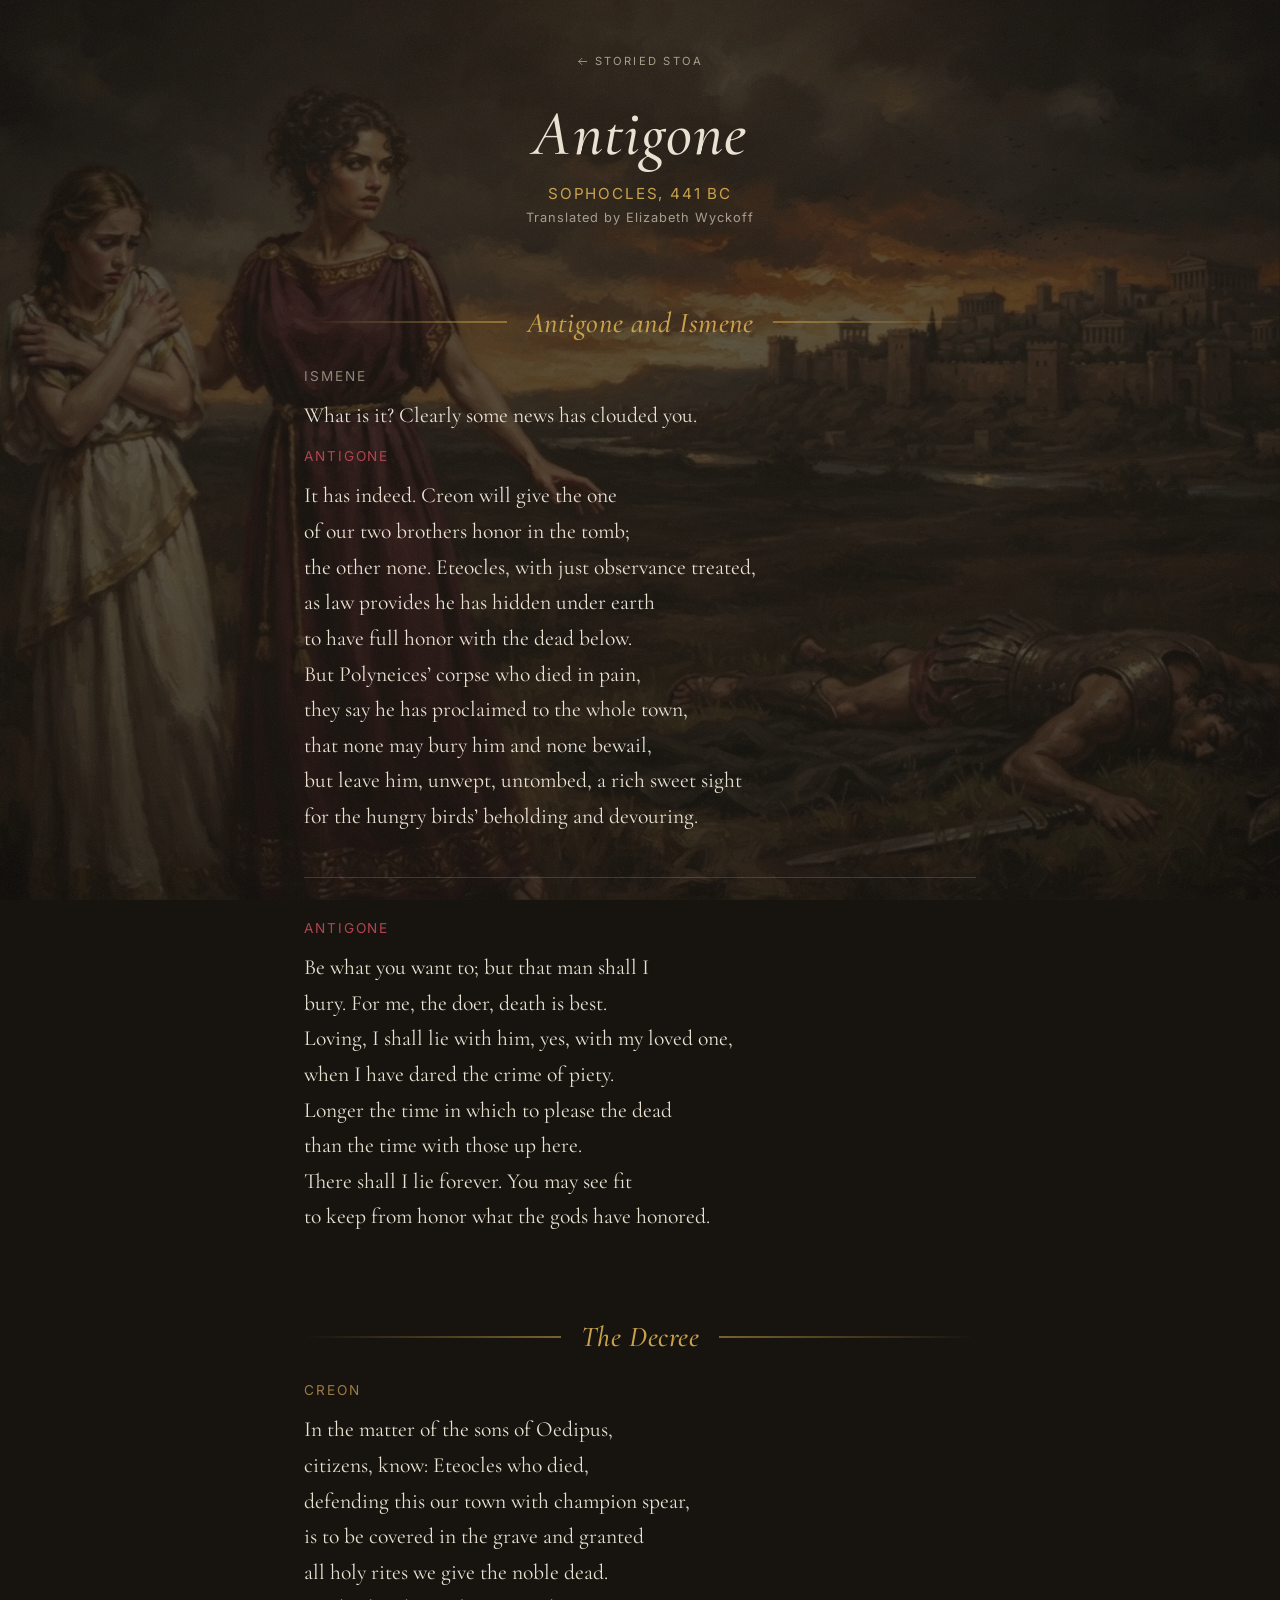
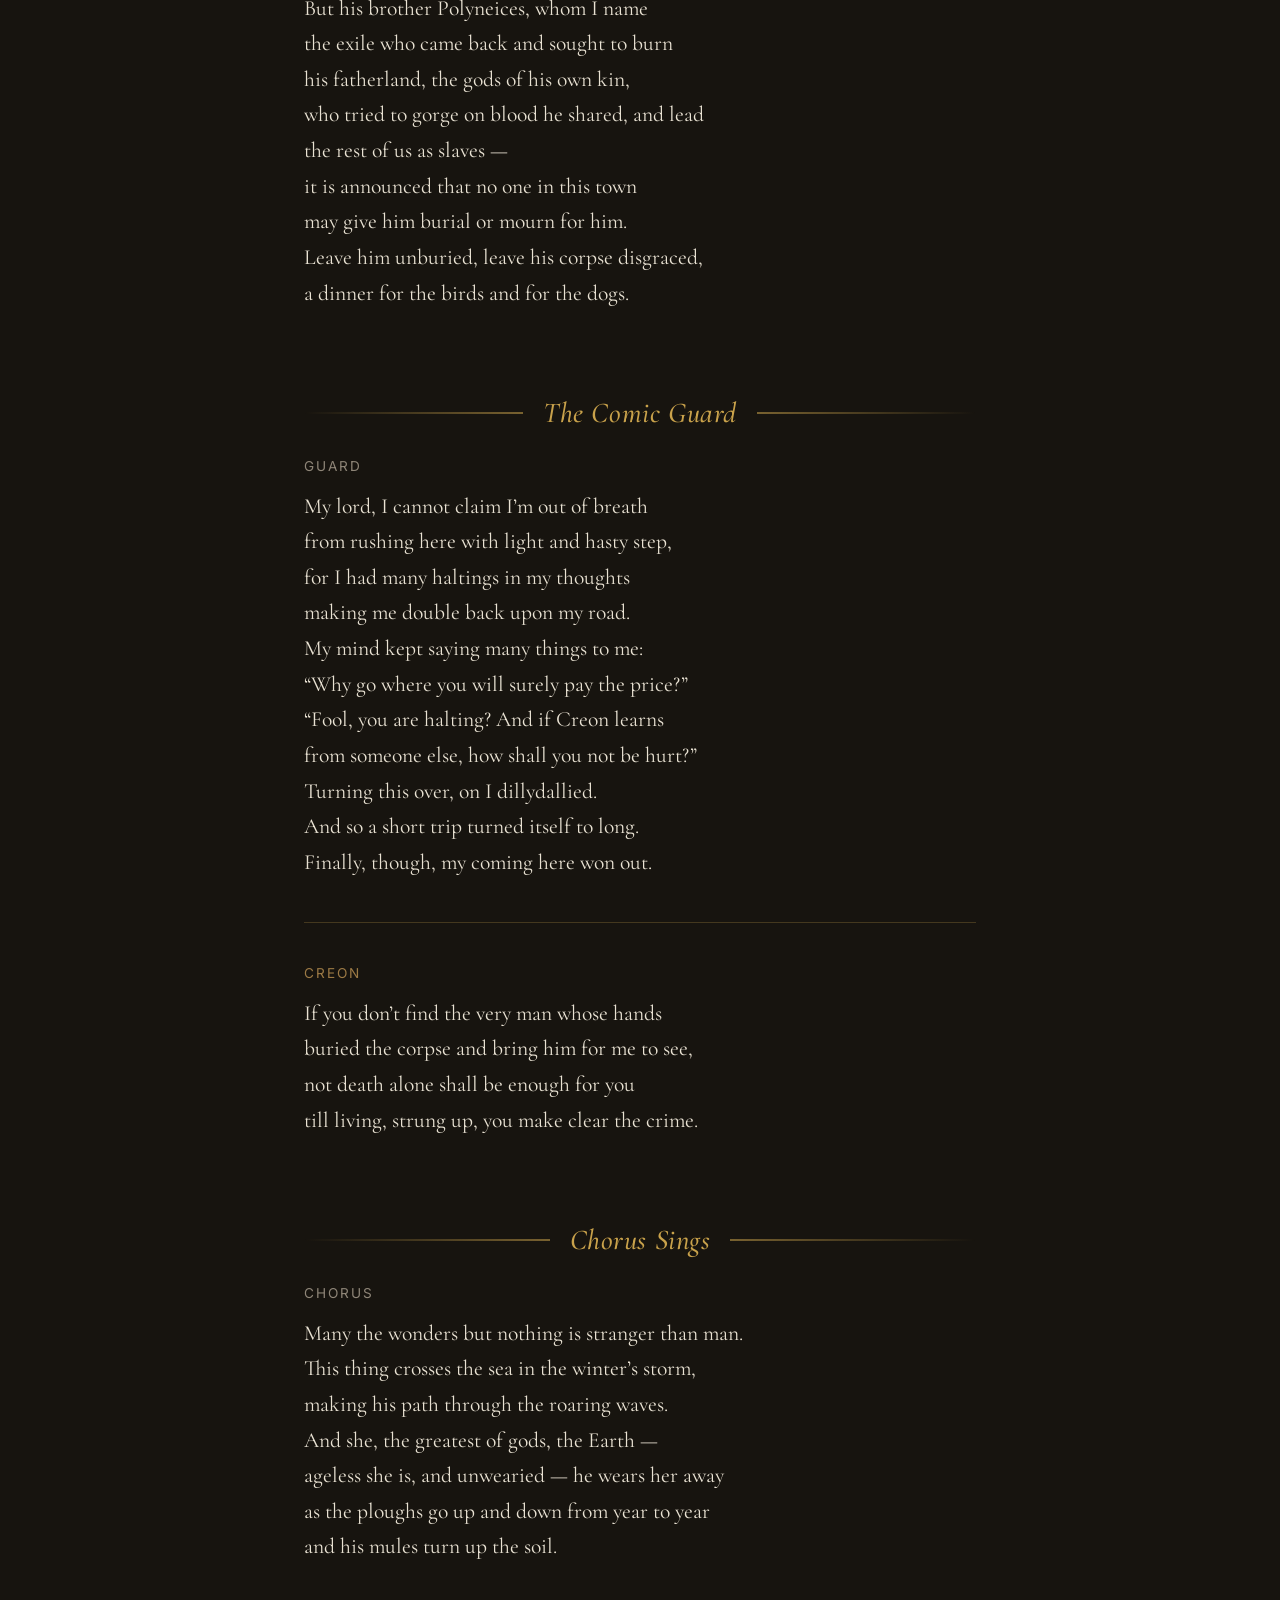
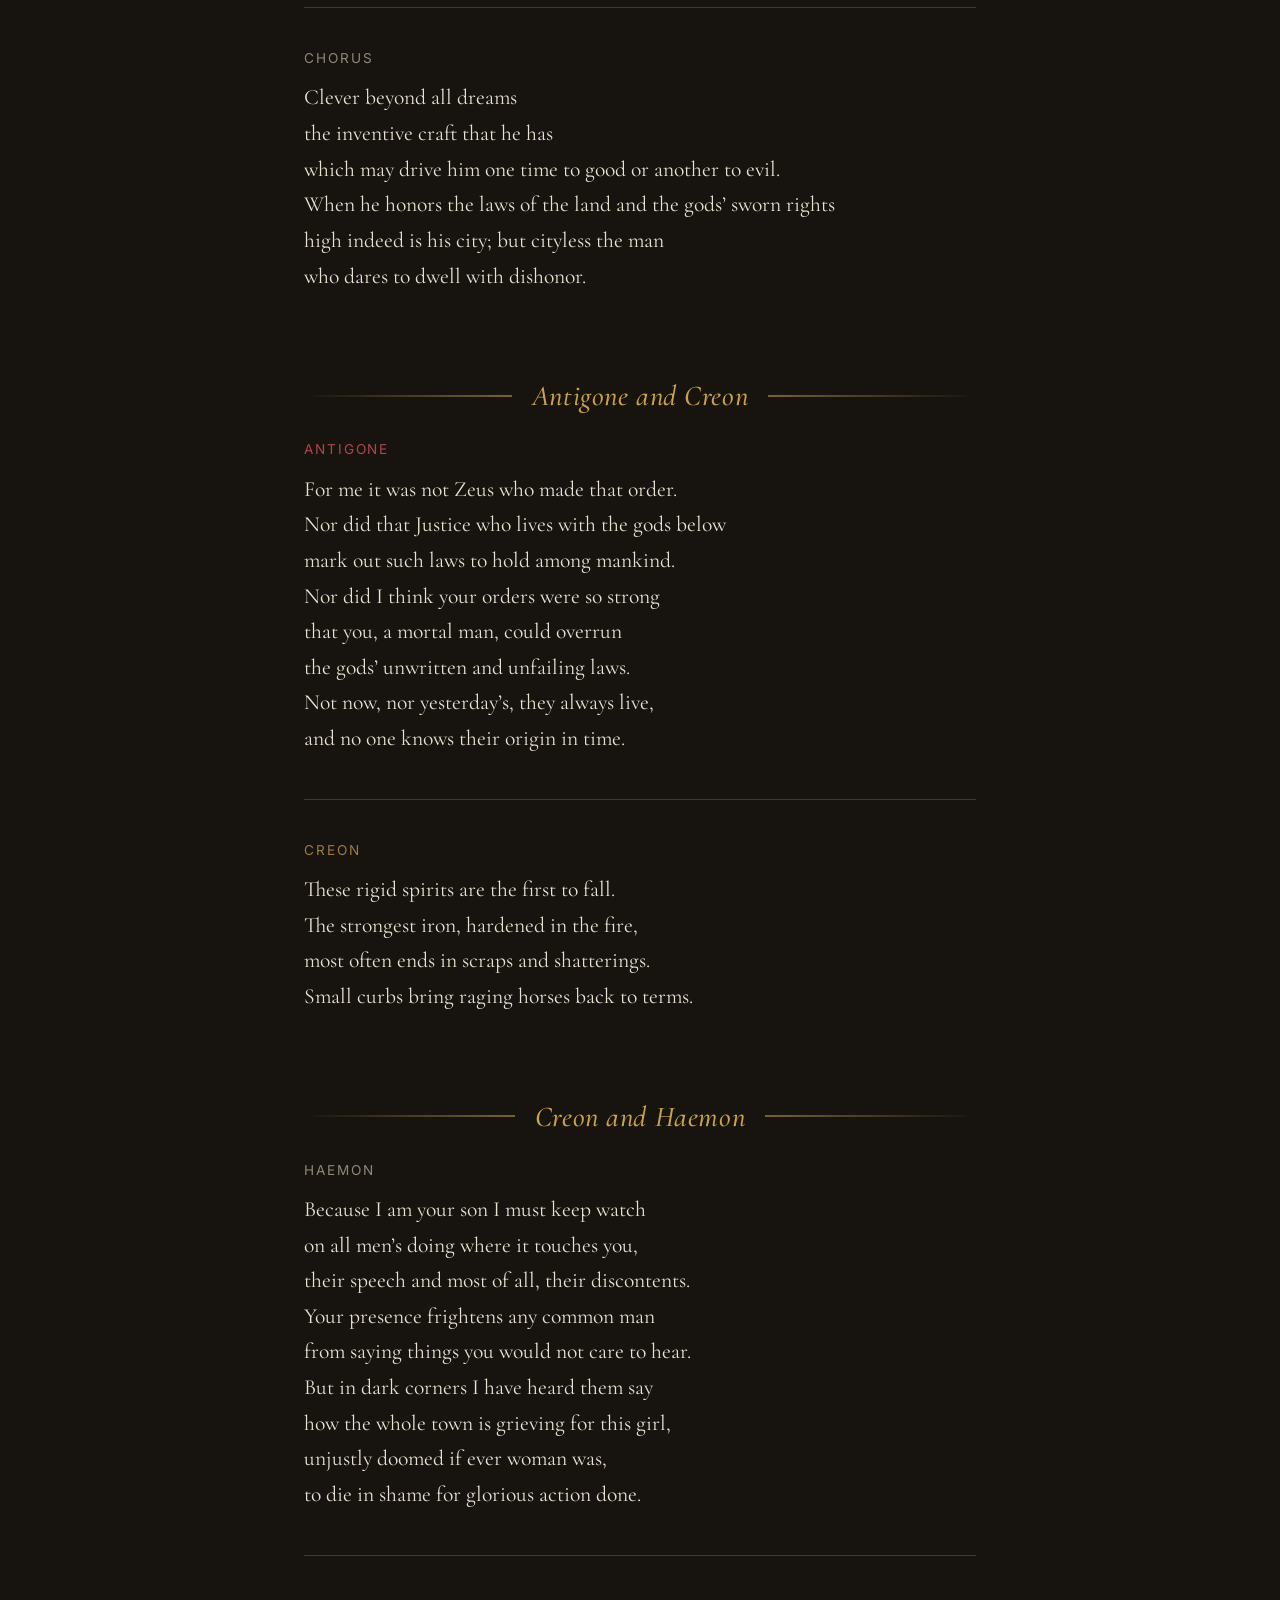
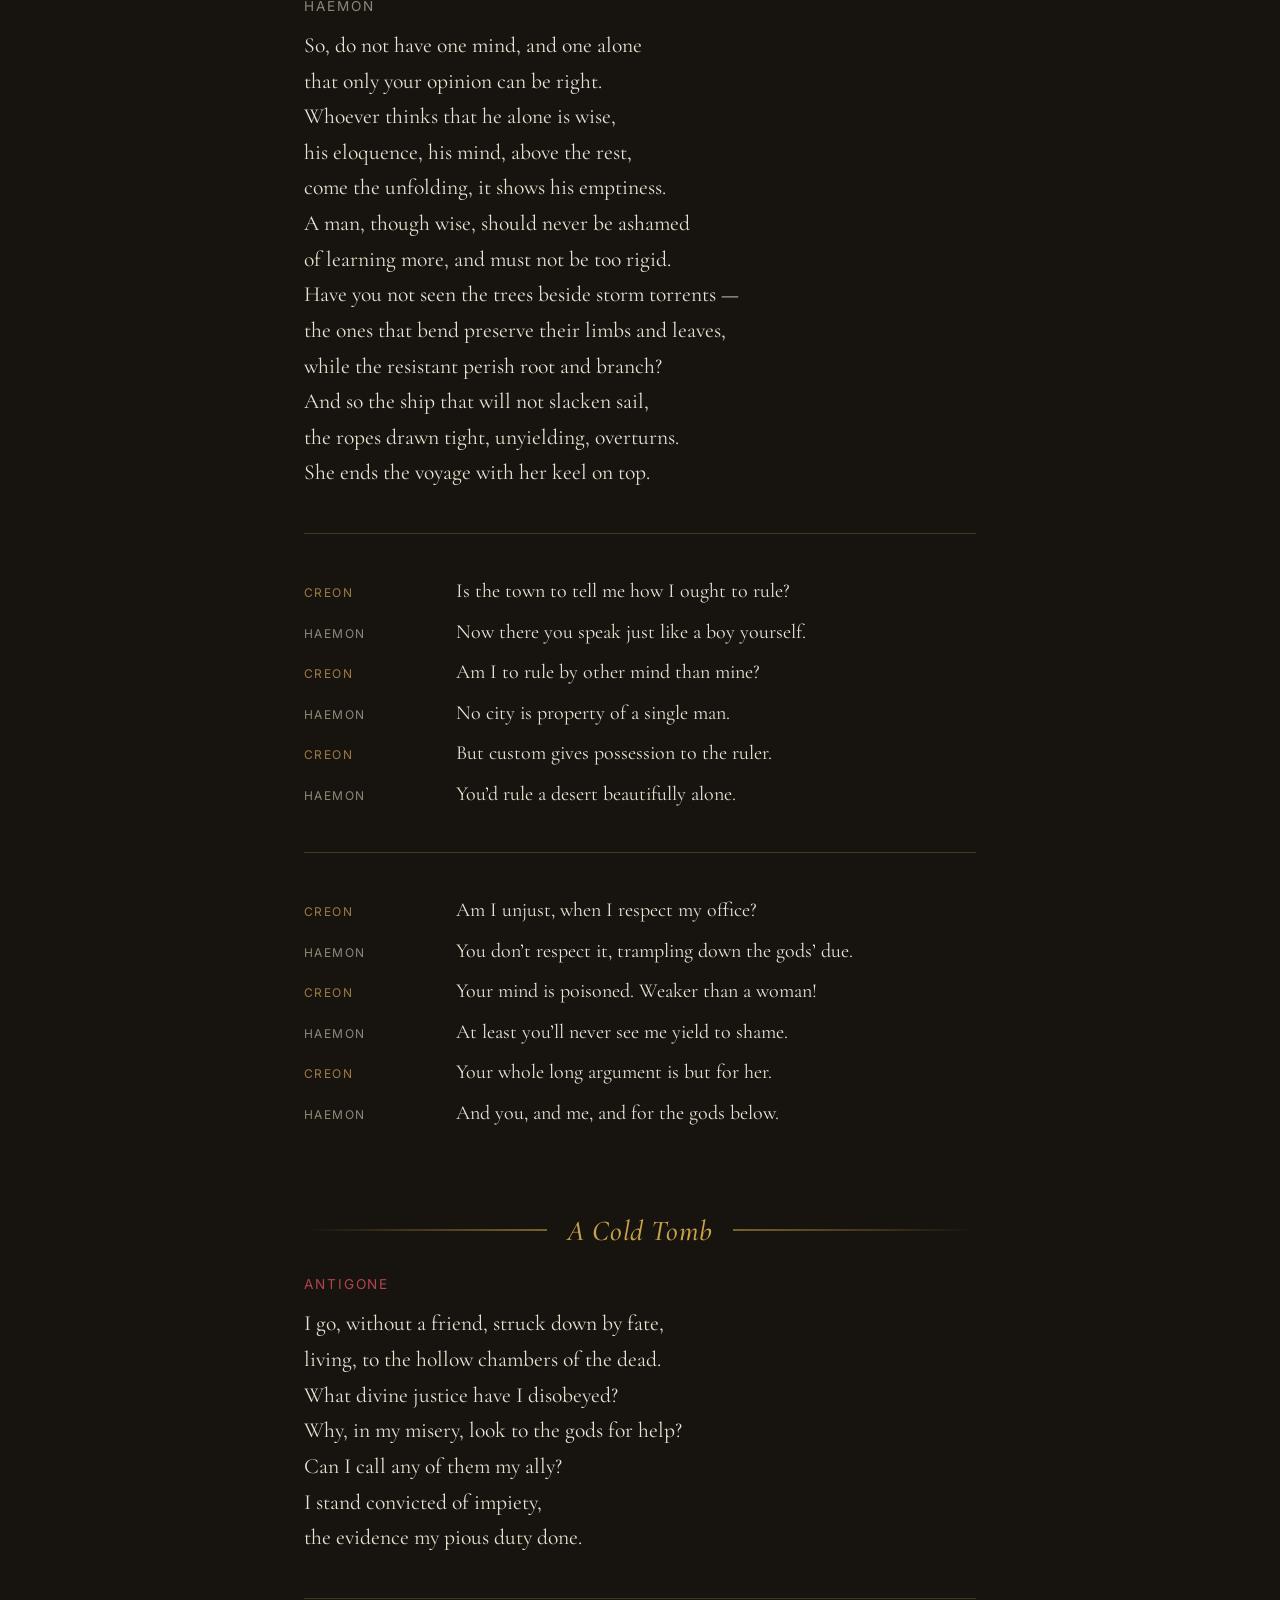
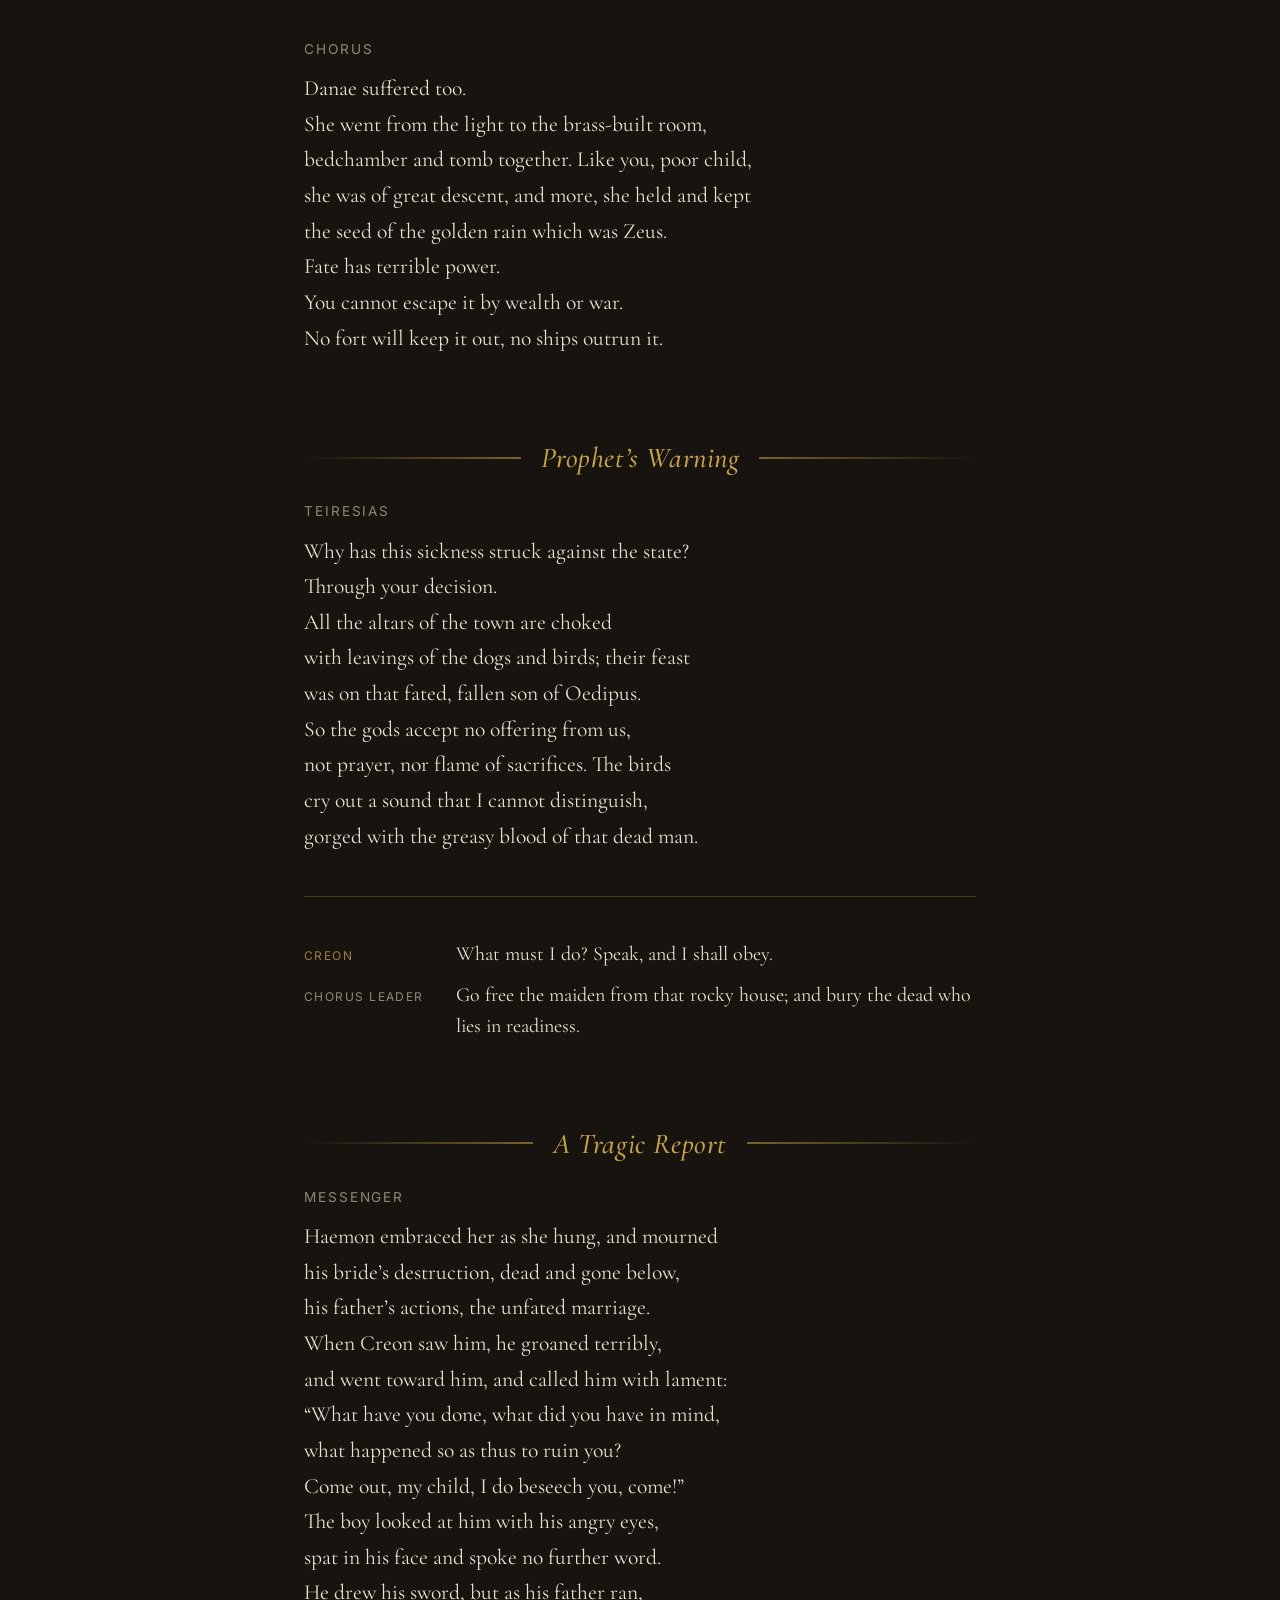
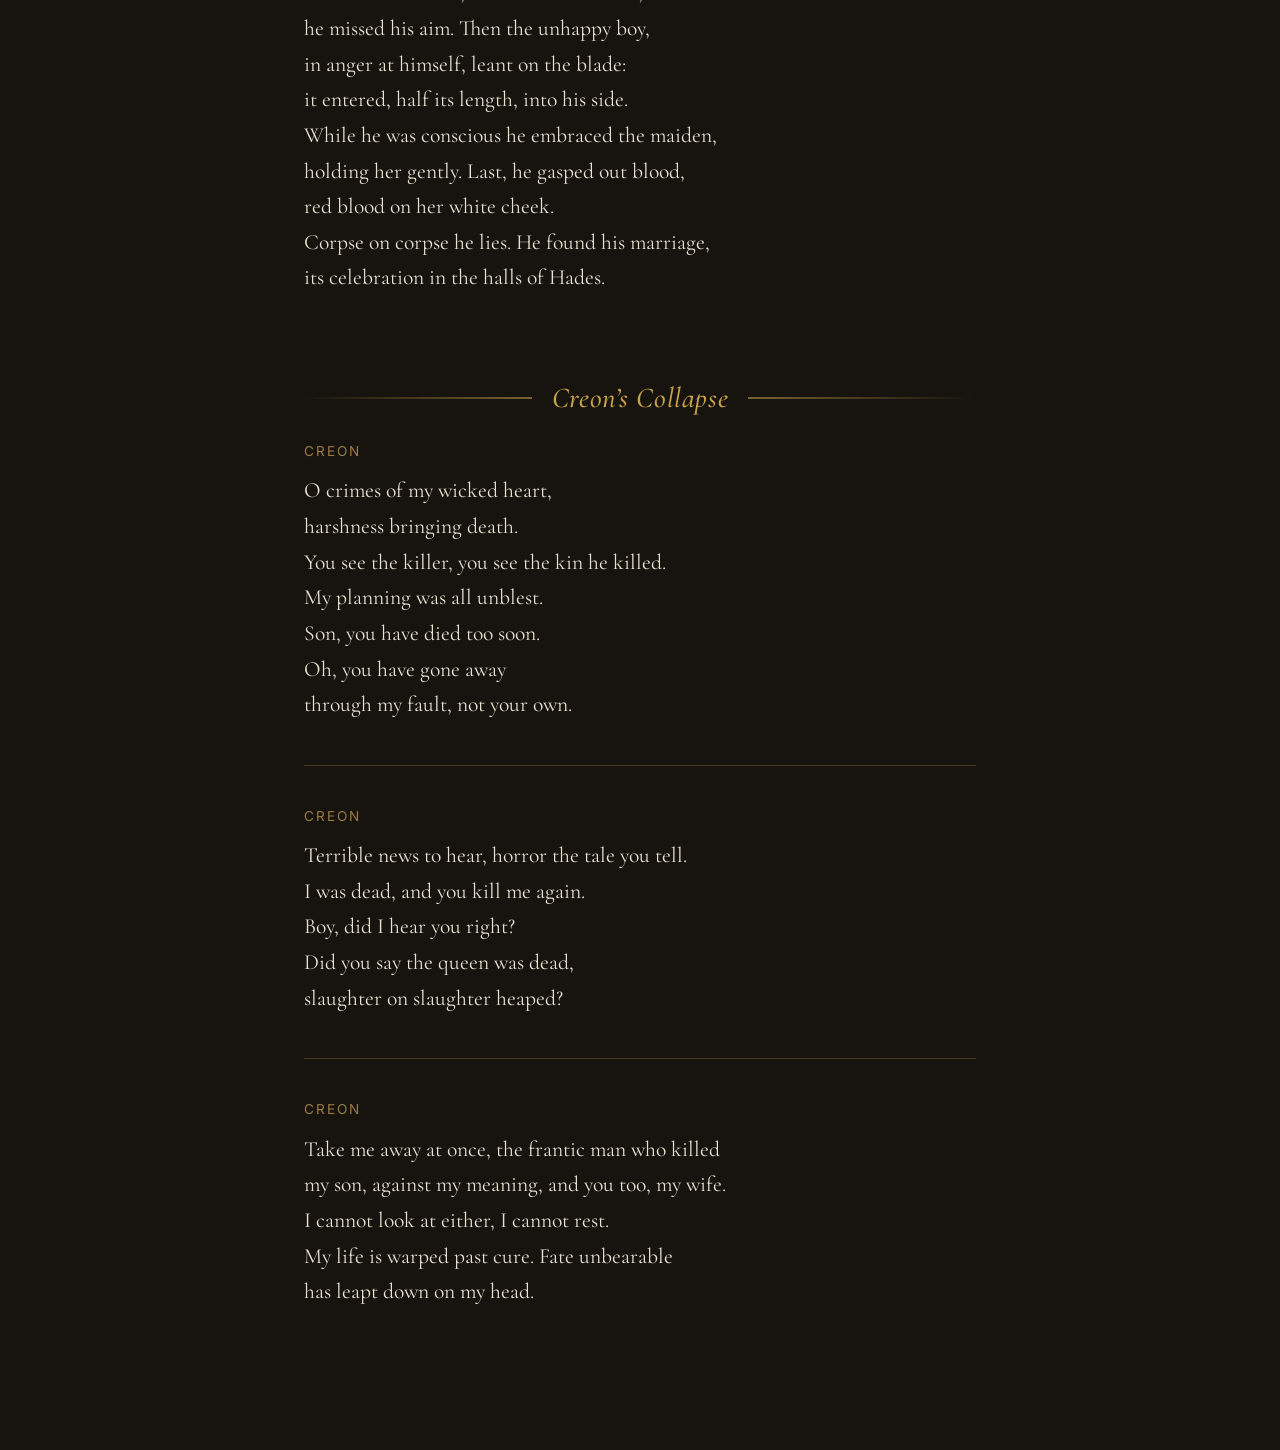
==== antigone/index.html @ 72a2c176 "Add favicon and fix landing titles" ====
<!DOCTYPE html>
<html lang="en">
<head>
    <meta charset="UTF-8">
    <meta name="viewport" content="width=device-width, initial-scale=1.0">
    <title>Antigone</title>
    <link rel="icon" href="../favicon-32.png" sizes="32x32" type="image/png">
    <link rel="icon" href="../favicon.svg" type="image/svg+xml">
    <link href="../fonts/fonts.css" rel="stylesheet">
    <link rel="stylesheet" href="../styles/mural.css">
    <link rel="stylesheet" href="antigone.css">
    <script type="module" src="../scripts/index.js"></script>
</head>
<body>

<div id="scene-a" class="scene-layer"></div>
<div id="scene-b" class="scene-layer hidden"></div>
<div class="scene-overlay"></div>

<div class="content">

    <header class="title-block">
        <nav class="stoa-eyebrow" aria-label="Site">
            <a class="stoa-link" href="../index.html">Storied Stoa</a>
        </nav>
        <h1 class="work-title">Antigone</h1>
        <p class="author">Sophocles, 441 BC</p>
        <p class="translator">Translated by Elizabeth Wyckoff</p>
    </header>

    <main class="reading">
        <section class="passage">
            <h2 class="passage-heading scene-marker" id="antigone-and-ismene" data-scene="images/antigone-ismene.webp">
                <a href="#antigone-and-ismene">Antigone and Ismene</a>
            </h2>

            <blockquote class="excerpt">
                <p class="speaker speaker--neutral">Ismene</p>
                <p class="line">What is it? Clearly some news has clouded you.</p>

                <p class="speaker speaker--antigone">Antigone</p>
                <p class="line">It has indeed. Creon will give the one
                    of our two brothers honor in the tomb;
                    the other none. Eteocles, with just observance treated,
                    as law provides he has hidden under earth
                    to have full honor with the dead below.
                    But Polyneices’ corpse who died in pain,
                    they say he has proclaimed to the whole town,
                    that none may bury him and none bewail,
                    but leave him, unwept, untombed, a rich sweet sight
                    for the hungry birds’ beholding and devouring.</p>
            </blockquote>

            <hr class="divider">

            <blockquote class="excerpt">
                <p class="speaker speaker--antigone">Antigone</p>
                <p class="line">Be what you want to; but that man shall I
                    bury. For me, the doer, death is best.
                    Loving, I shall lie with him, yes, with my loved one,
                    when I have dared the crime of piety.
                    Longer the time in which to please the dead
                    than the time with those up here.
                    There shall I lie forever. You may see fit
                    to keep from honor what the gods have honored.</p>
            </blockquote>
        </section>

        <section class="passage">
            <h2 class="passage-heading scene-marker" id="the-decree" data-scene="images/creon-decree.webp">
                <a href="#the-decree">The Decree</a>
            </h2>

            <blockquote class="excerpt">
                <p class="speaker speaker--creon">Creon</p>
                <p class="line">In the matter of the sons of Oedipus,
                    citizens, know: Eteocles who died,
                    defending this our town with champion spear,
                    is to be covered in the grave and granted
                    all holy rites we give the noble dead.
                    But his brother Polyneices, whom I name
                    the exile who came back and sought to burn
                    his fatherland, the gods of his own kin,
                    who tried to gorge on blood he shared, and lead
                    the rest of us as slaves —
                    it is announced that no one in this town
                    may give him burial or mourn for him.
                    Leave him unburied, leave his corpse disgraced,
                    a dinner for the birds and for the dogs.</p>
            </blockquote>
        </section>

        <section class="passage">
            <h2 class="passage-heading scene-marker" id="comic-guard" data-scene="images/comic-guard.webp">
                <a href="#comic-guard">The Comic Guard</a>
            </h2>

            <blockquote class="excerpt">
                <p class="speaker speaker--neutral">Guard</p>
                <p class="line">My lord, I cannot claim I’m out of breath
                    from rushing here with light and hasty step,
                    for I had many haltings in my thoughts
                    making me double back upon my road.
                    My mind kept saying many things to me:
                    “Why go where you will surely pay the price?”
                    “Fool, you are halting? And if Creon learns
                    from someone else, how shall you not be hurt?”
                    Turning this over, on I dillydallied.
                    And so a short trip turned itself to long.
                    Finally, though, my coming here won out.</p>
            </blockquote>

            <hr class="divider">

            <blockquote class="excerpt">
                <p class="speaker speaker--creon">Creon</p>
                <p class="line">If you don’t find the very man whose hands
                    buried the corpse and bring him for me to see,
                    not death alone shall be enough for you
                    till living, strung up, you make clear the crime.</p>
            </blockquote>
        </section>

        <section class="passage">
            <h2 class="passage-heading scene-marker" id="chorus-sings" data-scene="images/chorus.webp">
                <a href="#chorus-sings">Chorus Sings</a>
            </h2>

            <blockquote class="excerpt">
                <p class="speaker speaker--neutral">Chorus</p>
                <p class="line">Many the wonders but nothing is stranger than man.
                    This thing crosses the sea in the winter’s storm,
                    making his path through the roaring waves.
                    And she, the greatest of gods, the Earth —
                    ageless she is, and unwearied — he wears her away
                    as the ploughs go up and down from year to year
                    and his mules turn up the soil.</p>
            </blockquote>

            <hr class="divider">

            <blockquote class="excerpt">
                <p class="speaker speaker--neutral">Chorus</p>
                <p class="line">Clever beyond all dreams
                    the inventive craft that he has
                    which may drive him one time to good or another to evil.
                    When he honors the laws of the land and the gods’ sworn rights
                    high indeed is his city; but cityless the man
                    who dares to dwell with dishonor.</p>
            </blockquote>
        </section>

        <section class="passage">
            <h2 class="passage-heading scene-marker" id="antigone-and-creon" data-scene="images/antigone-creon.webp">
                <a href="#antigone-and-creon">Antigone and Creon</a>
            </h2>

            <blockquote class="excerpt">
                <p class="speaker speaker--antigone">Antigone</p>
                <p class="line">For me it was not Zeus who made that order.
                    Nor did that Justice who lives with the gods below
                    mark out such laws to hold among mankind.
                    Nor did I think your orders were so strong
                    that you, a mortal man, could overrun
                    the gods’ unwritten and unfailing laws.
                    Not now, nor yesterday’s, they always live,
                    and no one knows their origin in time.</p>
            </blockquote>

            <hr class="divider">

            <blockquote class="excerpt">
                <p class="speaker speaker--creon">Creon</p>
                <p class="line">These rigid spirits are the first to fall.
                    The strongest iron, hardened in the fire,
                    most often ends in scraps and shatterings.
                    Small curbs bring raging horses back to terms.</p>
            </blockquote>
        </section>

        <section class="passage">
            <h2 class="passage-heading scene-marker" id="creon-and-haemon" data-scene="images/creon-haemon.webp">
                <a href="#creon-and-haemon">Creon and Haemon</a>
            </h2>

            <blockquote class="excerpt">
                <p class="speaker speaker--neutral">Haemon</p>
                <p class="line">Because I am your son I must keep watch
                    on all men’s doing where it touches you,
                    their speech and most of all, their discontents.
                    Your presence frightens any common man
                    from saying things you would not care to hear.
                    But in dark corners I have heard them say
                    how the whole town is grieving for this girl,
                    unjustly doomed if ever woman was,
                    to die in shame for glorious action done.</p>
            </blockquote>

            <hr class="divider">

            <blockquote class="excerpt">
                <p class="speaker speaker--neutral">Haemon</p>
                <p class="line">So, do not have one mind, and one alone
                    that only your opinion can be right.
                    Whoever thinks that he alone is wise,
                    his eloquence, his mind, above the rest,
                    come the unfolding, it shows his emptiness.
                    A man, though wise, should never be ashamed
                    of learning more, and must not be too rigid.
                    Have you not seen the trees beside storm torrents —
                    the ones that bend preserve their limbs and leaves,
                    while the resistant perish root and branch?
                    And so the ship that will not slacken sail,
                    the ropes drawn tight, unyielding, overturns.
                    She ends the voyage with her keel on top.</p>
            </blockquote>

            <hr class="divider">

            <blockquote class="excerpt excerpt--exchange">
                <div class="exchange-line">
                    <span class="speaker-inline speaker--creon">Creon</span>
                    <span class="line-inline">Is the town to tell me how I ought to rule?</span>
                </div>
                <div class="exchange-line">
                    <span class="speaker-inline speaker--neutral">Haemon</span>
                    <span class="line-inline">Now there you speak just like a boy yourself.</span>
                </div>
                <div class="exchange-line">
                    <span class="speaker-inline speaker--creon">Creon</span>
                    <span class="line-inline">Am I to rule by other mind than mine?</span>
                </div>
                <div class="exchange-line">
                    <span class="speaker-inline speaker--neutral">Haemon</span>
                    <span class="line-inline">No city is property of a single man.</span>
                </div>
                <div class="exchange-line">
                    <span class="speaker-inline speaker--creon">Creon</span>
                    <span class="line-inline">But custom gives possession to the ruler.</span>
                </div>
                <div class="exchange-line">
                    <span class="speaker-inline speaker--neutral">Haemon</span>
                    <span class="line-inline">You’d rule a desert beautifully alone.</span>
                </div>
            </blockquote>

            <hr class="divider">

            <blockquote class="excerpt excerpt--exchange">
                <div class="exchange-line">
                    <span class="speaker-inline speaker--creon">Creon</span>
                    <span class="line-inline">Am I unjust, when I respect my office?</span>
                </div>
                <div class="exchange-line">
                    <span class="speaker-inline speaker--neutral">Haemon</span>
                    <span class="line-inline">You don’t respect it, trampling down the gods’ due.</span>
                </div>
                <div class="exchange-line">
                    <span class="speaker-inline speaker--creon">Creon</span>
                    <span class="line-inline">Your mind is poisoned. Weaker than a woman!</span>
                </div>
                <div class="exchange-line">
                    <span class="speaker-inline speaker--neutral">Haemon</span>
                    <span class="line-inline">At least you’ll never see me yield to shame.</span>
                </div>
                <div class="exchange-line">
                    <span class="speaker-inline speaker--creon">Creon</span>
                    <span class="line-inline">Your whole long argument is but for her.</span>
                </div>
                <div class="exchange-line">
                    <span class="speaker-inline speaker--neutral">Haemon</span>
                    <span class="line-inline">And you, and me, and for the gods below.</span>
                </div>
            </blockquote>
        </section>

        <section class="passage">
            <h2 class="passage-heading scene-marker" id="cold-tomb" data-scene="images/antigone-tomb.webp">
                <a href="#cold-tomb">A Cold Tomb</a>
            </h2>

            <blockquote class="excerpt">
                <p class="speaker speaker--antigone">Antigone</p>
                <p class="line">I go, without a friend, struck down by fate,
                    living, to the hollow chambers of the dead.
                    What divine justice have I disobeyed?
                    Why, in my misery, look to the gods for help?
                    Can I call any of them my ally?
                    I stand convicted of impiety,
                    the evidence my pious duty done.</p>
            </blockquote>

            <hr class="divider">

            <blockquote class="excerpt">
                <p class="speaker speaker--neutral">Chorus</p>
                <p class="line">Danae suffered too.
                    She went from the light to the brass-built room,
                    bedchamber and tomb together. Like you, poor child,
                    she was of great descent, and more, she held and kept
                    the seed of the golden rain which was Zeus.
                    Fate has terrible power.
                    You cannot escape it by wealth or war.
                    No fort will keep it out, no ships outrun it.</p>
            </blockquote>
        </section>

        <section class="passage">
            <h2 class="passage-heading scene-marker" id="prophets-warning" data-scene="images/creon-teiresias.webp">
                <a href="#prophets-warning">Prophet’s Warning</a>
            </h2>

            <blockquote class="excerpt">
                <p class="speaker speaker--neutral">Teiresias</p>
                <p class="line">Why has this sickness struck against the state?
                    Through your decision.
                    All the altars of the town are choked
                    with leavings of the dogs and birds; their feast
                    was on that fated, fallen son of Oedipus.
                    So the gods accept no offering from us,
                    not prayer, nor flame of sacrifices. The birds
                    cry out a sound that I cannot distinguish,
                    gorged with the greasy blood of that dead man.</p>
            </blockquote>

            <hr class="divider">

            <blockquote class="excerpt excerpt--exchange">
                <div class="exchange-line">
                    <span class="speaker-inline speaker--creon">Creon</span>
                    <span class="line-inline">What must I do? Speak, and I shall obey.</span>
                </div>
                <div class="exchange-line">
                    <span class="speaker-inline speaker--neutral">Chorus Leader</span>
                    <span class="line-inline">Go free the maiden from that rocky house; and bury the dead who lies in readiness.</span>
                </div>
            </blockquote>
        </section>

        <section class="passage">
            <h2 class="passage-heading scene-marker" id="tragic-report" data-scene="images/messengers-report.webp">
                <a href="#tragic-report">A Tragic Report</a>
            </h2>

            <blockquote class="excerpt">
                <p class="speaker speaker--neutral">Messenger</p>
                <p class="line">Haemon embraced her as she hung, and mourned
                    his bride’s destruction, dead and gone below,
                    his father’s actions, the unfated marriage.
                    When Creon saw him, he groaned terribly,
                    and went toward him, and called him with lament:
                    “What have you done, what did you have in mind,
                    what happened so as thus to ruin you?
                    Come out, my child, I do beseech you, come!”
                    The boy looked at him with his angry eyes,
                    spat in his face and spoke no further word.
                    He drew his sword, but as his father ran,
                    he missed his aim. Then the unhappy boy,
                    in anger at himself, leant on the blade:
                    it entered, half its length, into his side.
                    While he was conscious he embraced the maiden,
                    holding her gently. Last, he gasped out blood,
                    red blood on her white cheek.
                    Corpse on corpse he lies. He found his marriage,
                    its celebration in the halls of Hades.</p>
            </blockquote>
        </section>

        <section class="passage">
            <h2 class="passage-heading scene-marker" id="creon-collapse" data-scene="images/creon-collapse.webp">
                <a href="#creon-collapse">Creon’s Collapse</a>
            </h2>

            <blockquote class="excerpt">
                <p class="speaker speaker--creon">Creon</p>
                <p class="line">O crimes of my wicked heart,
                    harshness bringing death.
                    You see the killer, you see the kin he killed.
                    My planning was all unblest.
                    Son, you have died too soon.
                    Oh, you have gone away
                    through my fault, not your own.</p>
            </blockquote>

            <hr class="divider">

            <blockquote class="excerpt">
                <p class="speaker speaker--creon">Creon</p>
                <p class="line">Terrible news to hear, horror the tale you tell.
                    I was dead, and you kill me again.
                    Boy, did I hear you right?
                    Did you say the queen was dead,
                    slaughter on slaughter heaped?</p>
            </blockquote>

            <hr class="divider">

            <blockquote class="excerpt">
                <p class="speaker speaker--creon">Creon</p>
                <p class="line">Take me away at once, the frantic man who killed
                    my son, against my meaning, and you too, my wife.
                    I cannot look at either, I cannot rest.
                    My life is warped past cure. Fate unbearable
                    has leapt down on my head.</p>
            </blockquote>
        </section>
    </main>

</div>

</body>
</html>
---- fonts/fonts.css ----
/* Self-hosted fonts. Licenses: OFL.txt in each family's folder. */

/* Inter */
@font-face {
    font-family: 'Inter';
    font-style: normal;
    font-weight: 100 900;
    font-display: swap;
    src: url(inter/normal.woff2) format('woff2');
}

/* Cormorant Garamond */
@font-face {
    font-family: 'Cormorant Garamond';
    font-style: normal;
    font-weight: 300 700; /* from the file's wght axis, or its single weight if static */
    font-display: swap;
    src: url(cormorant-garamond/normal.woff2) format('woff2');
}
@font-face {
    font-family: 'Cormorant Garamond';
    font-style: italic;
    font-weight: 300 700;
    font-display: swap;
    src: url(cormorant-garamond/italic.woff2) format('woff2');
}
/* Cormorant Garamond SC */
@font-face {
    font-family: 'Cormorant SC';
    font-style: normal;
    font-weight: 300;
    font-display: swap;
    src: url(cormorant-sc/300.woff2) format('woff2');
}
@font-face {
    font-family: 'Cormorant SC';
    font-style: normal;
    font-weight: 400;
    font-display: swap;
    src: url(cormorant-sc/400.woff2) format('woff2');
}
@font-face {
    font-family: 'Cormorant SC';
    font-style: normal;
    font-weight: 500;
    font-display: swap;
    src: url(cormorant-sc/500.woff2) format('woff2');
}
@font-face {
    font-family: 'Cormorant SC';
    font-style: normal;
    font-weight: 600;
    font-display: swap;
    src: url(cormorant-sc/600.woff2) format('woff2');
}
@font-face {
    font-family: 'Cormorant SC';
    font-style: normal;
    font-weight: 700;
    font-display: swap;
    src: url(cormorant-sc/700.woff2) format('woff2');
}

/* IM Fell English */
@font-face {
    font-family: 'IM Fell English';
    font-style: italic;
    font-weight: 400;
    font-display: swap;
    src: url(im-fell-english/italic.woff2) format('woff2');
}
@font-face {
    font-family: 'IM Fell English';
    font-style: normal;
    font-weight: 400;
    font-display: swap;
    src: url(im-fell-english/normal.woff2) format('woff2');
}

/* IM Fell English SC */
@font-face {
    font-family: 'IM Fell English SC';
    font-style: normal;
    font-weight: 400;
    font-display: swap;
    src: url(im-fell-english-sc/normal.woff2) format('woff2');
}
---- styles/mural.css ----
/* ============================================================
   MURAL — structure shared by every mural in the Stoa.
   Load before the mural's own stylesheet, which supplies its
   palette, type, and reading layout.
   ============================================================ */

:root {
    /* The frame: line length of the reading column, the gutters
       beside it, how far down the page the eyebrow sits, and the
       space left after the last line. Every mural shares these, so
       the back link holds its place from one mural to the next and
       every page ends the same way. */
    --measure:      42rem;
    --gutter:       3rem;
    --frame-top:    3.5rem;
    --frame-bottom: 8.75rem;   /* 140px */

    /* Reading rhythm: the gaps between the shared blocks of the reading
       body. What sits inside a header, heading, or excerpt is the mural's. */
    --space-after-header:     5rem;      /* 80px: header to first passage */
    --space-between-passages: 5.25rem;   /* 84px */
    --space-after-heading:    1.75rem;   /* 28px: heading to its first excerpt */
    --space-around-divider:   2.625rem;  /* 42px above and below a divider */

    /* Scene ground: what shows when no image has loaded. Give opaque
       colors: the overlay applies its own transparency. */
    --scene-ground:   #111111;              /* page background */
    --scene-tint:     var(--scene-ground);  /* overlay wash, at 70% */
    --scene-glow:     #5a4128;              /* warm light from the top, at 25% */
    --scene-vignette: #000000;              /* darkened edges, at 45% */

    /* Gallery toggle palette. Give opaque colors: the button applies its
       own transparency. Neutral defaults; each mural overrides these. */
    --toggle-ground:     #111111;  /* fill behind the glyph */
    --toggle-line:       #a89e8c;  /* ring */
    --toggle-ink:        #8f8678;  /* glyph at rest */
    --toggle-ink-hover:  #e9e2d3;  /* glyph on hover */
}

/* Murals should put their own mobile rules at this same breakpoint,
   so the frame and the reading layout change together. */
@media (max-width: 40rem) {
    :root {
        --gutter:       1.5rem;
        --frame-top:    1.75rem;
        --frame-bottom: 5.625rem;  /* 90px */

        --space-between-passages: 4rem;  /* 64px */
    }
}

*, *::before, *::after {
    box-sizing: border-box;
}

/* On <html>, not <body>: gallery mode sets overflow on <html>, which would
   stop body's overflow propagating and turn <body> into a scroll container. */
html {
    overflow-x: hidden;
}

/* min-height keeps the body box filling the viewport on a short page,
   so `body:hover` (which reveals the gallery buttons) fires anywhere. */
body {
    margin: 0;
    min-height: 100vh;
    background: var(--scene-ground);
}

/* ============================================================
   SCENE / BACKGROUND LAYERS
   ============================================================ */

/*noinspection CssOverwrittenProperties*/
.scene-layer {
    position: fixed;
    top: 0; left: 0;
    width: 100%;
    height: 100vh;
    height: 100lvh;
    z-index: 0;
    pointer-events: none;
    transition: opacity 1.25s ease-in-out; /* the script reads this as the crossfade length */
}

.scene-layer img {
    display: block;
    width: 100%;
    height: 100%;
    object-fit: cover;        /* like background-size: cover */
    object-position: center;  /* like background-position */
}

.scene-layer.hidden {
    opacity: 0;
}

/* Colors come from the --scene-* tokens on :root. */
/*noinspection CssOverwrittenProperties*/
.scene-overlay {
    position: fixed;
    top: 0; left: 0;
    width: 100%;
    height: 100vh;
    height: 100lvh;
    z-index: 1;
    pointer-events: none;
    transition: opacity 0.7s ease;
    background:
            url("data:image/svg+xml,%3Csvg xmlns='http://www.w3.org/2000/svg' width='200' height='200'%3E%3Cfilter id='n'%3E%3CfeTurbulence type='fractalNoise' baseFrequency='.8' numOctaves='3' stitchTiles='stitch'/%3E%3CfeColorMatrix type='saturate' values='0'/%3E%3C/filter%3E%3Crect width='100%25' height='100%25' filter='url(%23n)' opacity='.07'/%3E%3C/svg%3E"),
            radial-gradient(ellipse 70% 50% at 50% 0%, color-mix(in srgb, var(--scene-glow) 25%, transparent) 0%, transparent 70%),
            radial-gradient(ellipse at center, transparent 55%, color-mix(in srgb, var(--scene-vignette) 45%, transparent) 100%),
            color-mix(in srgb, var(--scene-tint) 70%, transparent);
}

/* ============================================================
   CONTENT WRAPPER (the frame)
   ============================================================ */

/* Width, gutters, top, and bottom come from the frame tokens. Each mural
   sets everything inside the frame, and should end its last block with
   no trailing margin or padding, so --frame-bottom is the whole gap. */
.content {
    position: relative;
    z-index: 2;
    max-width: calc(var(--measure) + 2 * var(--gutter)); /* text column is exactly --measure */
    margin-inline: auto;
    padding: var(--frame-top) var(--gutter) var(--frame-bottom);
    transition: opacity 0.7s ease;
}

/* ============================================================
   TITLE BLOCK (the page header every mural shares)
   ============================================================ */

/* Markup, in this order; translator is optional:
   <header class="title-block">
       <nav class="stoa-eyebrow" aria-label="Site">…</nav>
       <h1 class="work-title">…</h1>
       <p class="author">…</p>
       <p class="translator">…</p>
   </header>
   Each mural sets the type, colors, and spacing between the lines,
   and draws any ornament in CSS rather than adding elements. */

.title-block {
    text-align: center;
}

/* ============================================================
   STOA LINK (eyebrow above the title, back to the landing page)
   ============================================================ */

/* Each mural sets the face, size, spacing, and colors.
   Markup: <nav class="stoa-eyebrow" aria-label="Site">
             <a class="stoa-link" href="../index.html">Storied Stoa</a>
           </nav> */

/* Flex, so the eyebrow is exactly as tall as the link: no stray line box. */
.stoa-eyebrow {
    display: flex;
    justify-content: center;
}

.stoa-link {
    display: inline-flex;
    align-items: center;
    gap: 0.6em;
    line-height: 1;
    text-decoration: none;
    transition: color 0.3s ease;
    -webkit-tap-highlight-color: transparent;
}

/* The arrow: an SVG used as a mask over the link's own color, so it
   brightens with the text on hover and needs no glyph from any font.
   Inline as a data: URI, so nothing is fetched. */
.stoa-link::before {
    content: "";
    flex: none;
    width: 1em;   /* no taller than the text, so the link is 1em tall */
    height: 1em;
    background: currentColor;
    mask: url("data:image/svg+xml,%3Csvg xmlns='http://www.w3.org/2000/svg' viewBox='0 0 16 16'%3E%3Cpath d='M14 8H2.5M7 3.5 2.5 8 7 12.5' fill='none' stroke='%23000' stroke-width='1.25' stroke-linecap='round' stroke-linejoin='round'/%3E%3C/svg%3E") center / contain no-repeat;
}

.stoa-link:focus-visible {
    outline: 1px solid currentColor;
    outline-offset: 6px;
}

/* ============================================================
   READING BODY (the skeleton every mural shares)
   ============================================================ */

/* Markup:
   <main class="reading">
       <section class="passage">
           <h2 class="passage-heading" id="…"><a href="#…">…</a></h2>
           <blockquote class="excerpt">…</blockquote>
           <hr class="divider">
           <blockquote class="excerpt">…</blockquote>
       </section>
   </main>
   - A heading that changes the backdrop also takes `scene-marker` and a
     `data-scene` image path. That pair is the script's hook.
   - A passage may open with <hr class="divider"> in place of a heading,
     to continue the previous passage under the same title.
   - Inside an excerpt the markup is the mural's own: speakers and lines
     for a play, paragraphs and verse for a novel. So is the look of the
     headings and dividers; the gaps between blocks are set here, from the
     --space-* tokens. A mural's header should end with no trailing margin,
     so --space-after-header is the whole gap below it.
   - A divider that opens a passage is placed by the mural (its margins),
     since where it belongs depends on the heading it stands in for. */

.reading {
    margin-top: var(--space-after-header);
}

/* flow-root, so a leading divider's margin-top adds to the gap above
   instead of collapsing into it. */
.passage {
    display: flow-root;
}

.passage + .passage {
    margin-top: var(--space-between-passages);
}

/* A jumped-to heading lands where the eyebrow sits at the top of the page. */
.passage-heading {
    margin: 0 0 var(--space-after-heading);
    scroll-margin-top: var(--frame-top);
}

.excerpt {
    margin: 0;
}

.excerpt + .divider {
    margin-block: var(--space-around-divider);
}

.passage-heading a {
    color: inherit;
    text-decoration: none;
    -webkit-tap-highlight-color: transparent;
}

/* ============================================================
   GALLERY BUTTONS (toggle and pause; the script inserts both)
   ============================================================ */

/* Colors come from the --toggle-* tokens on :root. */
#gallery-toggle,
#gallery-pause {
    position: fixed;
    bottom: 32px;
    right: 36px;
    z-index: 10;
    background: color-mix(in srgb, var(--toggle-ground) 55%, transparent);
    border: 1px solid color-mix(in srgb, var(--toggle-line) 28%, transparent);
    border-radius: 50%;
    color: var(--toggle-ink);
    width: 44px;
    height: 44px;
    display: flex;
    align-items: center;
    justify-content: center;
    cursor: pointer;
    opacity: 0;
    transition: opacity 0.3s ease;
    backdrop-filter: blur(4px);
    font-size: 1.2rem;
    line-height: 1;
    user-select: none;
}

/* Pause sits left of the toggle: 36px offset + 44px toggle + 12px gap. */
#gallery-pause {
    right: 92px;
}

/* The script draws both buttons' icons as SVG; 1em ties them to the font-size above. */
#gallery-toggle svg,
#gallery-pause svg {
    display: block;
    width: 1em;
    height: 1em;
}

/* Pause only means something during the slideshow. `display: none`
   also takes it out of the tab order. */
body:not(.gallery-mode) #gallery-pause {
    display: none;
}

#gallery-toggle:hover,
#gallery-pause:hover {
    background: color-mix(in srgb, var(--toggle-ground) 85%, transparent);
    border-color: color-mix(in srgb, var(--toggle-line) 55%, transparent);
    color: var(--toggle-ink-hover);
}

body:hover #gallery-toggle,
body:hover #gallery-pause {
    opacity: 1;
}

/* ---------- Gallery buttons on touch devices ---------- */
/* These must follow `body:hover #gallery-toggle`: same specificity.
   The portrait rule needs no pause selector: pause is already
   display: none outside gallery mode. */

/* Portrait, reading: hidden and untappable. */
@media (hover: none) and (orientation: portrait) {
    body:not(.gallery-mode) #gallery-toggle {
        opacity: 0;
        pointer-events: none;
    }
}

/* Landscape: visible, dimmed. */
@media (hover: none) and (orientation: landscape) {
    #gallery-toggle,
    #gallery-pause,
    body:hover #gallery-toggle,
    body:hover #gallery-pause {
        opacity: 0.5;
    }
}

/* Gallery mode, any orientation: always visible, so the reader can get back. */
@media (hover: none) {
    body.gallery-mode #gallery-toggle,
    body.gallery-mode #gallery-pause {
        opacity: 0.5;
    }
}

/* ============================================================
   GALLERY MODE
   ============================================================ */

body.gallery-mode .content {
    opacity: 0;
    pointer-events: none;
}

body.gallery-mode .scene-overlay {
    opacity: 0;
}

html:has(body.gallery-mode) {
    overflow: hidden;
    scrollbar-gutter: stable;
}

/* Leave sideways drags to the script's swipe handling; vertical panning and
   pinch-zoom stay with the browser. Set on both, since a touch can land on either. */
html:has(body.gallery-mode),
body.gallery-mode {
    touch-action: pan-y pinch-zoom;
}
---- antigone/antigone.css ----
/* Shared mural structure lives in ../styles/mural.css — load it first. */

:root {

    /* Default Background */
    --scene-ground: #17140f;

    --font-display: "Cormorant Garamond";
    --font-label: "Inter";
    --ink: #e9e2d3;
    --ink-dim: #a89e8c;

    /* Speaker name colors */
    --antigone: #b14450;
    --creon: #9c7a45;
    --neutral: #8f8678;

    /* other colors */
    --color-gold: #c9a24b;

    --marker-line: color-mix(in srgb, var(--color-gold) 55%, transparent);
    --quote-rule:  color-mix(in srgb, var(--color-gold) 25%, transparent);

    /* Toggle button color overrides */
    --toggle-ground:    #17140f;
    --toggle-line:      var(--color-gold);
    --toggle-ink:       #beb3a0;
    --toggle-ink-hover: var(--color-gold);
}

body {
    color: var(--ink);
    font-family: var(--font-display), serif;
    -webkit-font-smoothing: antialiased;
    text-rendering: optimizeLegibility;
}

/* ---------- Title block ---------- */

/* Position and centering come from mural.css; type and spacing live here. */

/* Dim at rest: the gold caps belong to the author line below the title. */
.stoa-eyebrow {
    margin-bottom: 1.75rem;
}

.stoa-link {
    font-family: var(--font-label), sans-serif;
    font-size: 0.7rem;
    letter-spacing: 0.2em;
    text-transform: uppercase;
    color: var(--ink-dim);
}

.stoa-link:hover,
.stoa-link:focus-visible {
    color: var(--color-gold);
}

.work-title {
    font-family: var(--font-display), serif;
    font-weight: 500;
    font-style: italic;
    font-size: clamp(2.75rem, 6vw, 4rem);
    letter-spacing: 0.02em;
    margin: 0 0 0.75rem;
    color: var(--ink);
}

.author {
    font-family: var(--font-label), sans-serif;
    font-size: 0.95rem;
    letter-spacing: 0.12em;
    text-transform: uppercase;
    color: var(--color-gold);
    margin: 0 0 0.4rem;
}

.translator {
    font-family: var(--font-label), sans-serif;
    font-size: 0.8rem;
    letter-spacing: 0.08em;
    color: var(--ink-dim);
    margin: 0;
}

/* ---------- Passages ---------- */

/* Gaps between passages, headings, and excerpts come from mural.css. */

/* A plain gold hairline between the quotes of one scene. */
.divider {
    height: 0;
    border: none;
    border-top: 1px solid var(--quote-rule);
}

/* ---------- Passage headings ---------- */

.passage-heading {
    display: flex;
    align-items: center;
    gap: 1.25rem;
    font-family: var(--font-display), serif;
    font-style: italic;
    font-weight: 500;
    font-size: 1.8rem;
    letter-spacing: 0.02em;
    color: var(--color-gold);
    text-align: center;
}

.passage-heading a:hover,
.passage-heading a:focus-visible {
    color: var(--ink);
}

.passage-heading::before,
.passage-heading::after {
    content: "";
    flex: 1;
    min-width: 1.5rem;
    height: 2px;
}

.passage-heading::before {
    background: linear-gradient(to right, transparent, var(--marker-line));
}

.passage-heading::after {
    background: linear-gradient(to left, transparent, var(--marker-line));
}

/* ---------- Speeches ---------- */

.speaker {
    font-family: var(--font-label), sans-serif;
    font-size: 0.85rem;
    letter-spacing: 0.14em;
    text-transform: uppercase;
    margin: 0.9rem 0;
}

.speaker:first-child {
    margin: 0 0 0.9rem;
}

.speaker--antigone {
    color: var(--antigone);
}

.speaker--creon {
    color: var(--creon);
}

.speaker--neutral {
    color: var(--neutral);
}

.line {
    font-size: 1.35rem;
    line-height: 1.65;
    font-weight: 400;
    margin: 0;
    color: var(--ink);
    white-space: pre-line;
}

/* ---------- Exchanges (stichomythia) ---------- */

.excerpt--exchange {
    display: flex;
    flex-direction: column;
    gap: 0.6rem;
}

.exchange-line {
    display: grid;
    grid-template-columns: 8.5rem 1fr;
    gap: 1rem;
    align-items: baseline;
}

.speaker-inline {
    font-family: var(--font-label), sans-serif;
    font-size: 0.75rem;
    letter-spacing: 0.12em;
    text-transform: uppercase;
    white-space: pre-line;
}

.line-inline {
    font-size: 1.25rem;
    line-height: 1.55;
    color: var(--ink);
    white-space: pre-line;
}

/* ---------- Responsive ---------- */

@media (max-width: 40rem) {
    .exchange-line {
        grid-template-columns: 1fr;
        gap: 0.15rem;
    }
}
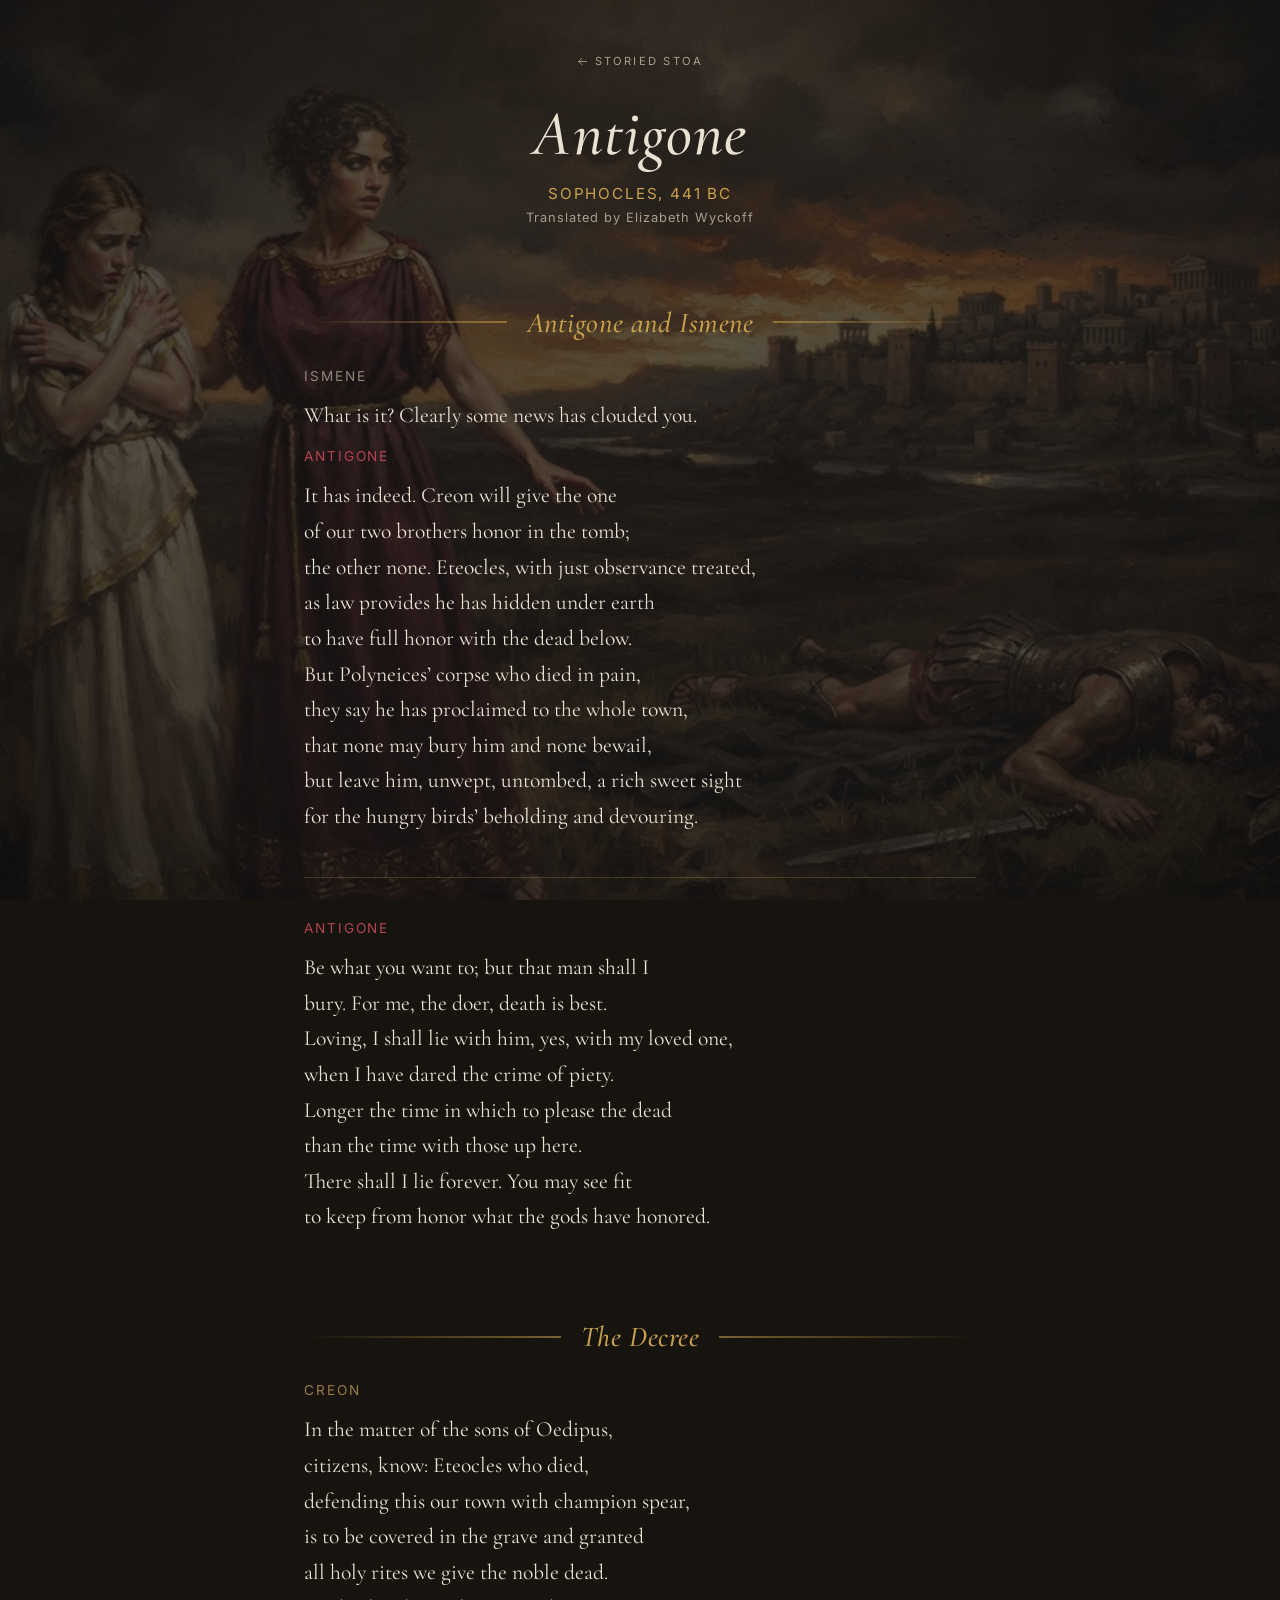
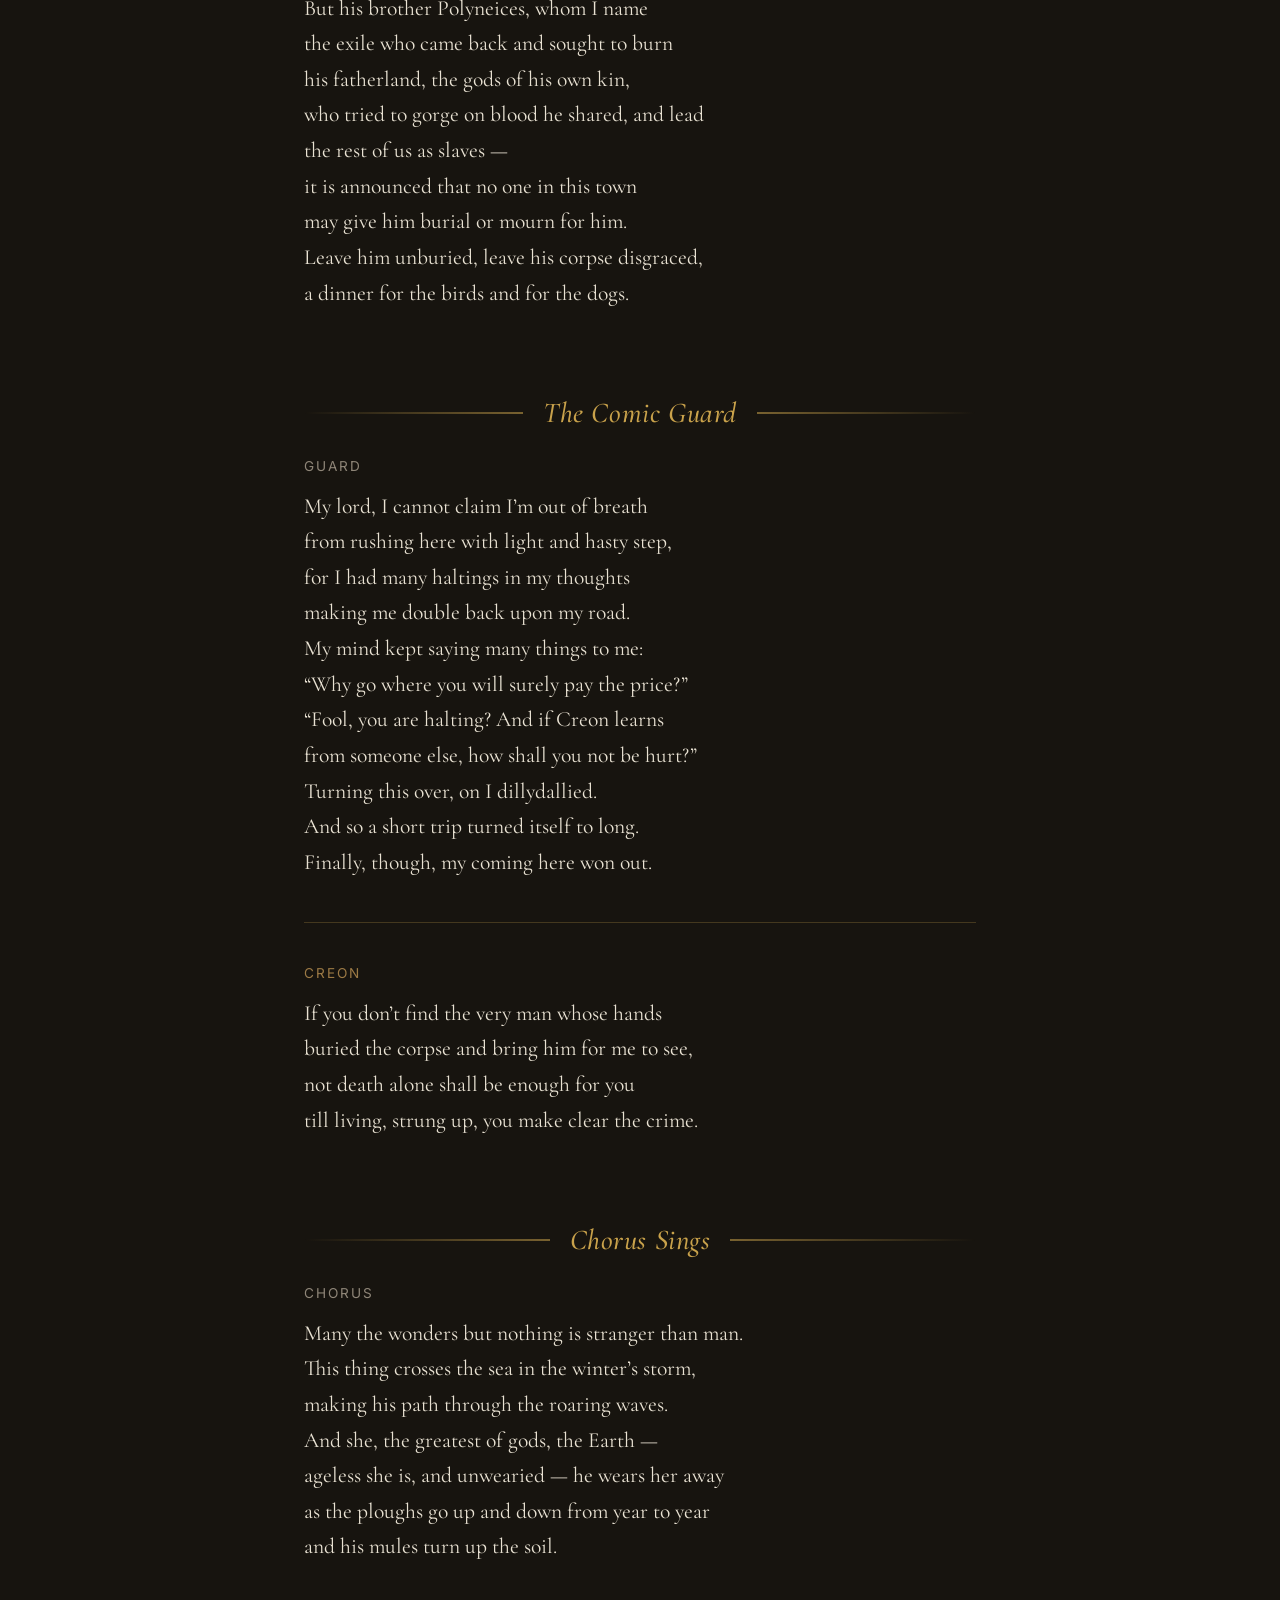
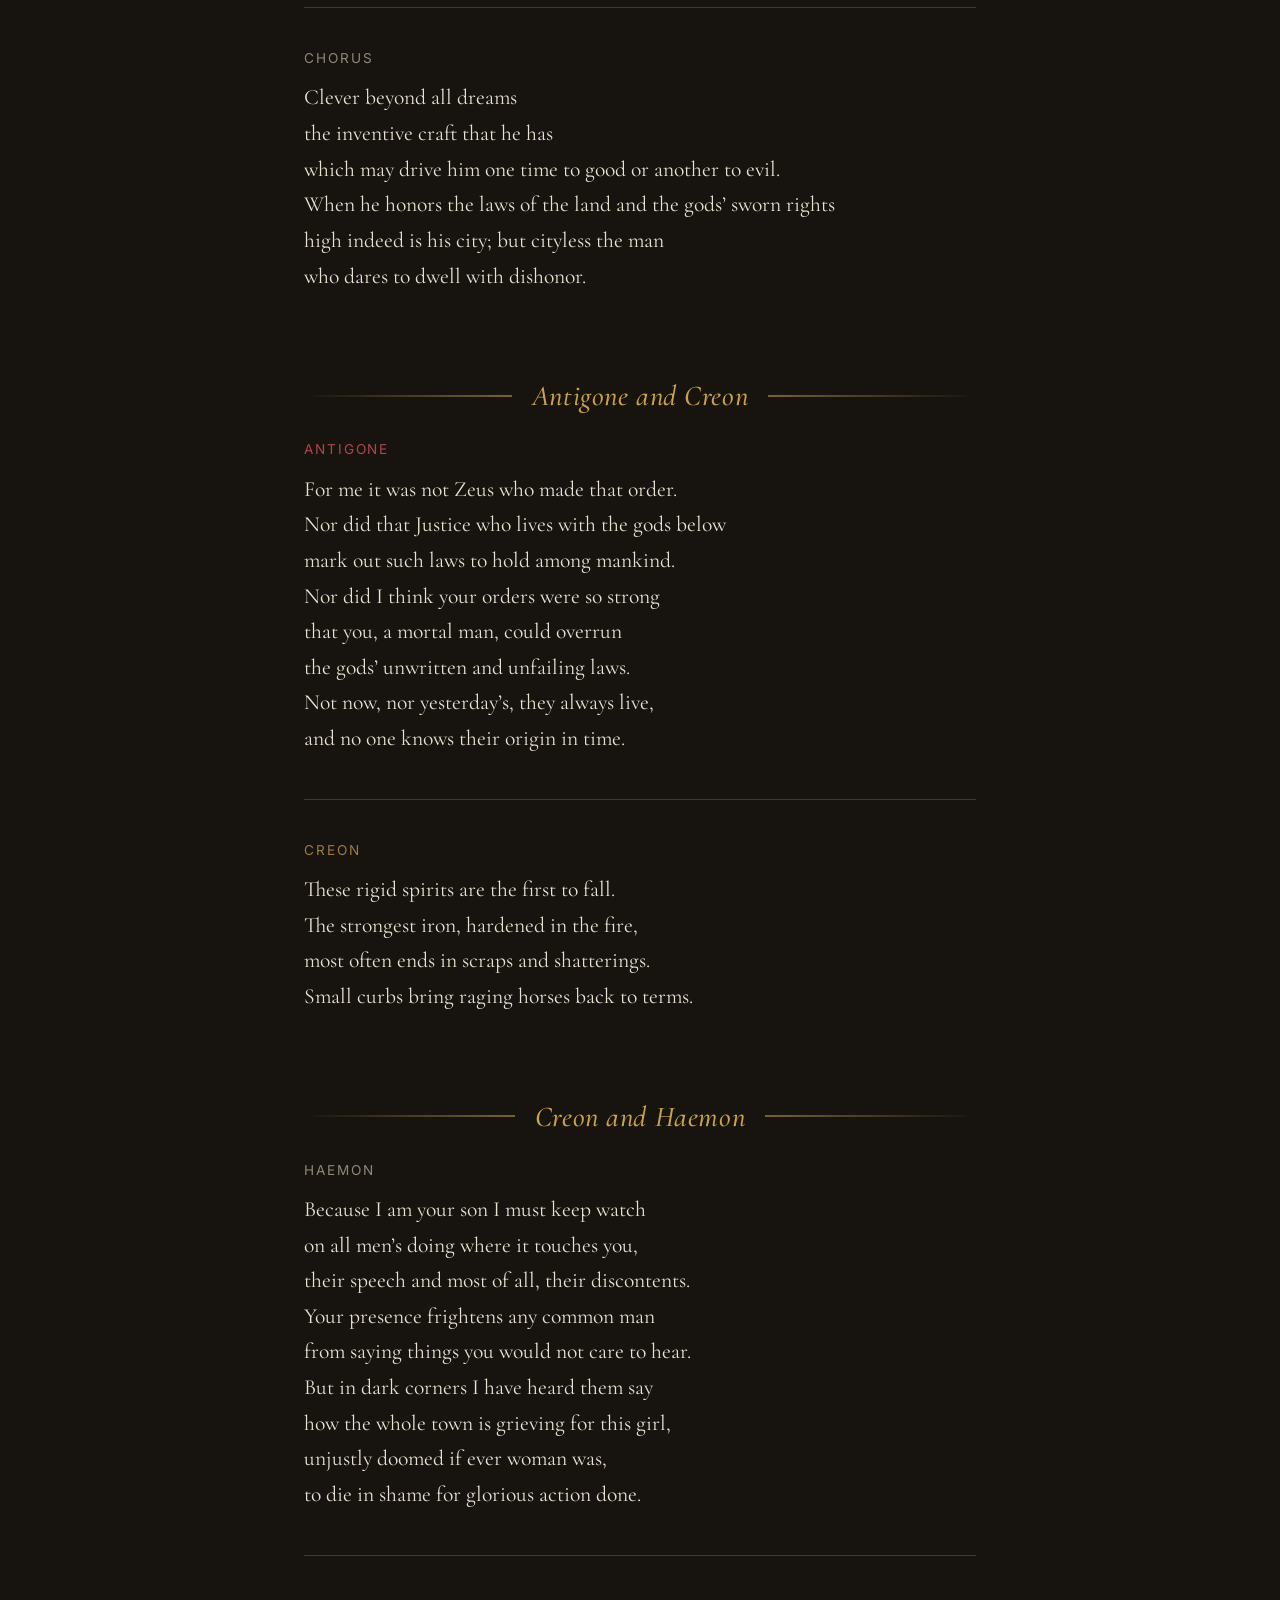
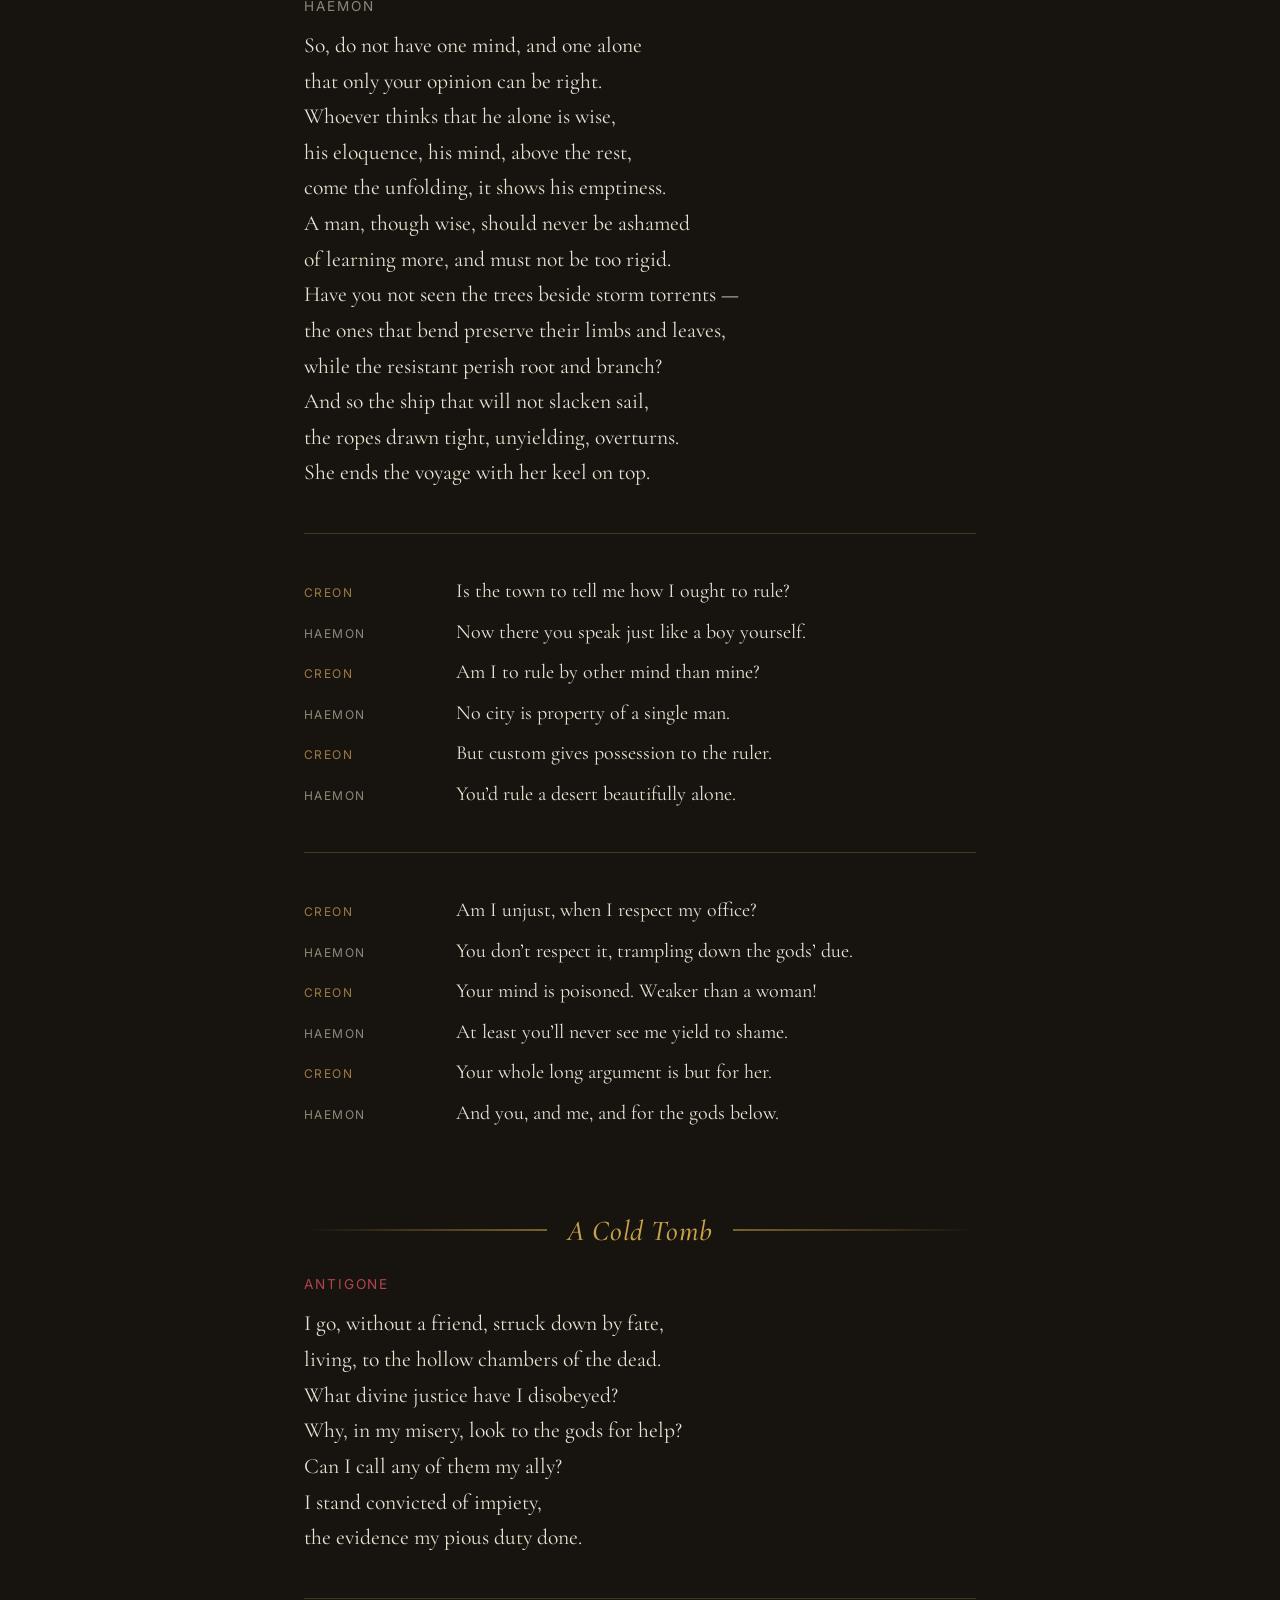
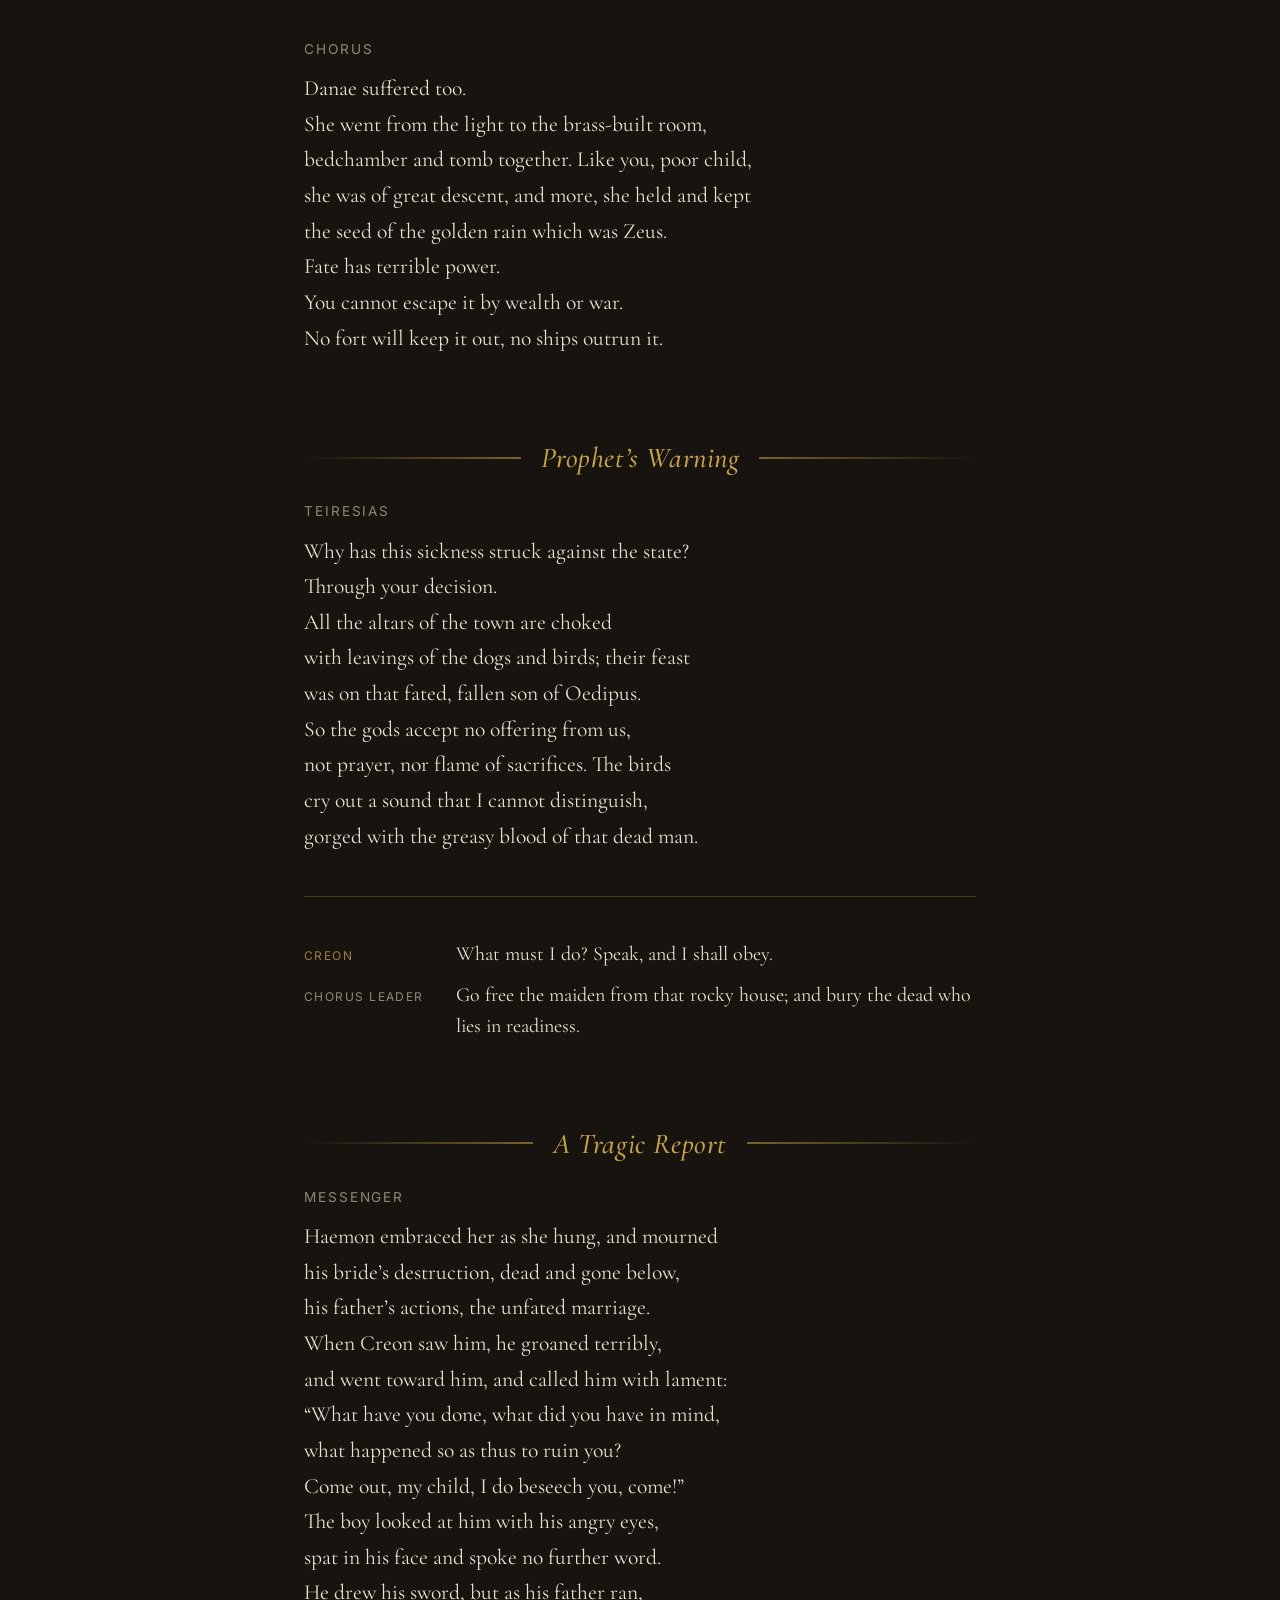
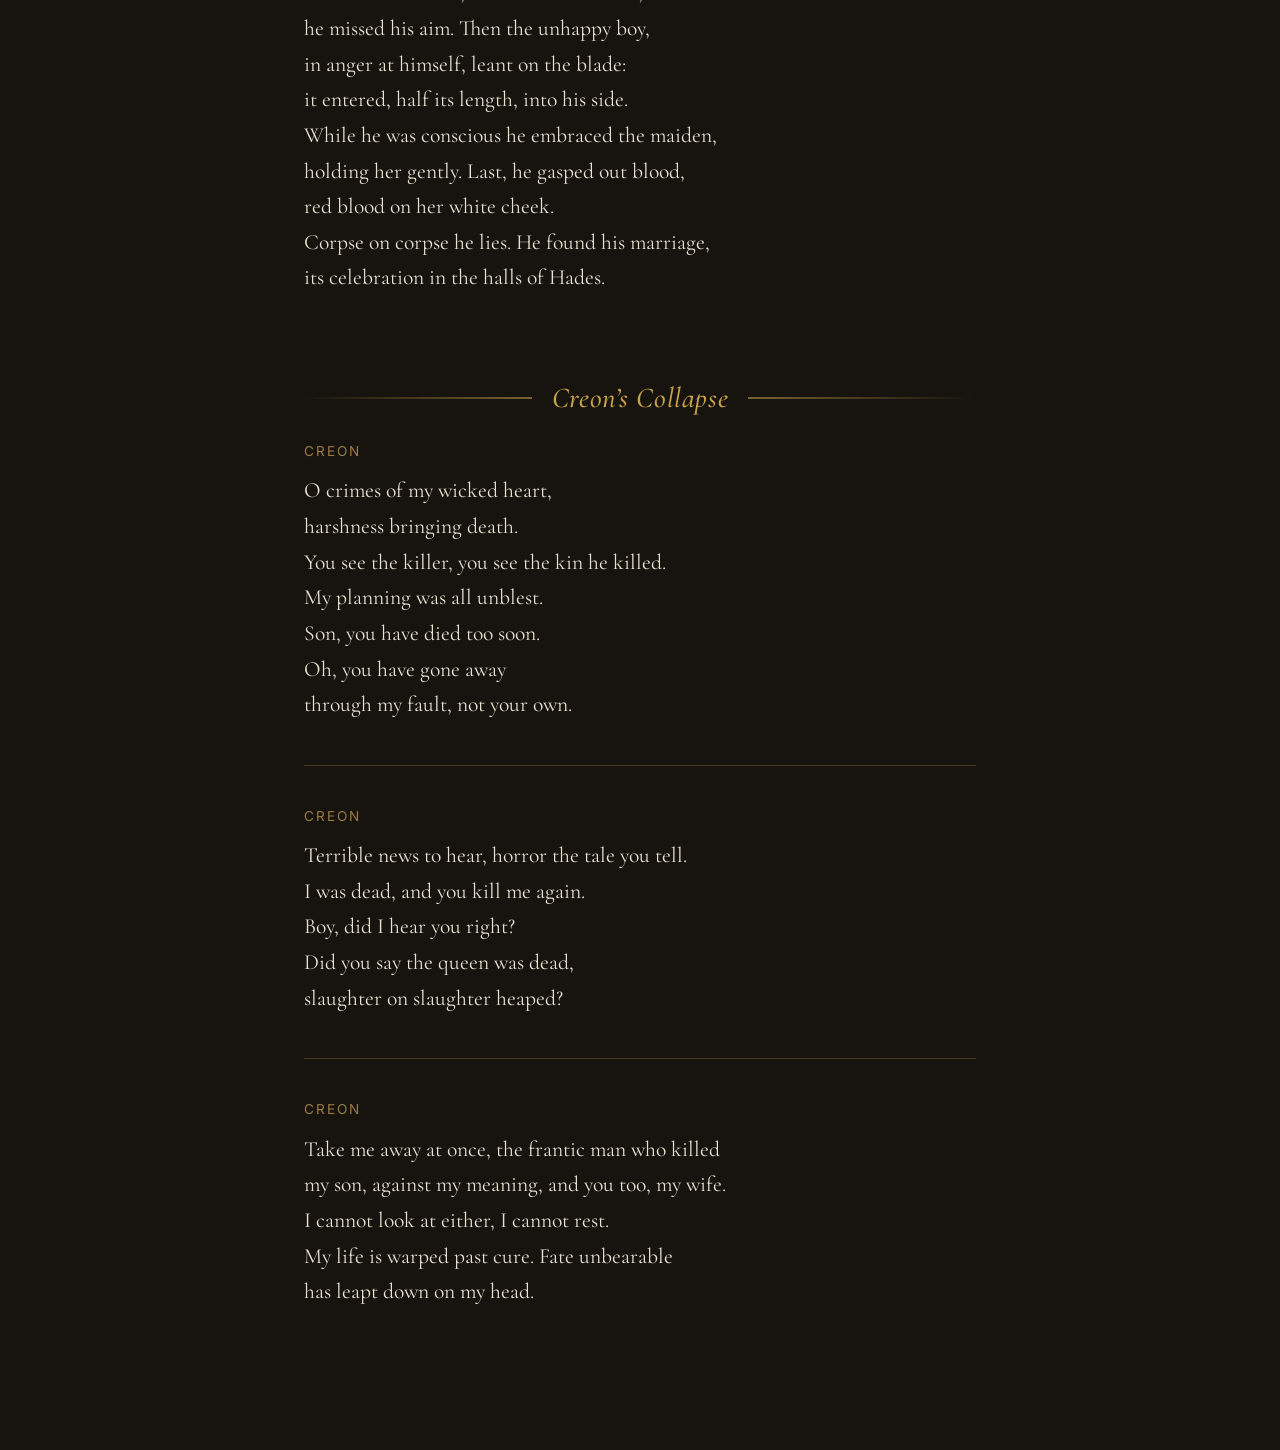
==== commit 7c7b97cd: "colors.css file" ====
--- a/antigone/index.html
+++ b/antigone/index.html
@@ -7,6 +7,7 @@
     <link rel="icon" href="../favicon-32.png" sizes="32x32" type="image/png">
     <link rel="icon" href="../favicon.svg" type="image/svg+xml">
     <link href="../fonts/fonts.css" rel="stylesheet">
+    <link href="../styles/colors.css" rel="stylesheet">
     <link rel="stylesheet" href="../styles/mural.css">
     <link rel="stylesheet" href="antigone.css">
     <script type="module" src="../scripts/index.js"></script>
--- a/styles/colors.css
+++ b/styles/colors.css
@@ -0,0 +1,38 @@
+/* ============================================================
+   COLORS — the Stoa's palette. Load it before every other
+   stylesheet: colors.css, then mural.css and the mural's own
+   sheet, or colors.css, then landing.css.
+   Raw colors only, named for what they are. Each stylesheet
+   maps them to roles (--ink, --scene-ground, --toggle-line)
+   in its own :root, and declares no color of its own.
+   ============================================================ */
+
+:root {
+    /* Grounds and shadows, darkest first */
+    --black:        #000000;
+    --abyss:        #060e1a;
+    --winedark-sea: #081223;
+    --deep-sea:     #0b1a2e;
+    --charcoal:     #111111;
+    --soot:         #121212;   /* a shade off --charcoal, on purpose */
+    --lamp-black:   #17140f;
+    --harbor:       #142d50;
+    --umber:        #5a4128;
+
+    /* Stones and inks, darkest first */
+    --limestone:    #8f8678;
+    --driftwood:    #a89e84;   /* four steps of blue off --sandstone */
+    --sandstone:    #a89e8c;
+    --flax:         #beb3a0;
+    --vellum:       #ddd4bc;
+    --bone:         #e8dfc8;
+    --parchment:    #e9e2d3;
+    --ivory:        #f5edd8;
+
+    /* Metals and dyes */
+    --brass:        #8a7a5a;
+    --bronze:       #9c7a45;
+    --brass-pale:   #b4a06e;
+    --gold:         #c9a24b;
+    --wine:         #b14450;
+}
--- a/styles/mural.css
+++ b/styles/mural.css
@@ -1,7 +1,7 @@
 /* ============================================================
    MURAL — structure shared by every mural in the Stoa.
-   Load before the mural's own stylesheet, which supplies its
-   palette, type, and reading layout.
+   Load after colors.css and before the mural's own stylesheet,
+   which supplies its palette, type, and reading layout.
    ============================================================ */
 
 :root {
@@ -23,18 +23,19 @@
     --space-around-divider:   2.625rem;  /* 42px above and below a divider */
 
     /* Scene ground: what shows when no image has loaded. Give opaque
-       colors: the overlay applies its own transparency. */
-    --scene-ground:   #111111;              /* page background */
-    --scene-tint:     var(--scene-ground);  /* overlay wash, at 70% */
-    --scene-glow:     #5a4128;              /* warm light from the top, at 25% */
-    --scene-vignette: #000000;              /* darkened edges, at 45% */
+       colors: the overlay applies its own transparency. Neutral
+       defaults from colors.css; each mural overrides what it needs. */
+    --scene-ground:   var(--charcoal);      /* page background */
+    --scene-tint:     var(--charcoal);      /* overlay wash, at 70% */
+    --scene-glow:     var(--umber);         /* warm light from the top, at 25% */
+    --scene-vignette: var(--black);         /* darkened edges, at 45% */
 
     /* Gallery toggle palette. Give opaque colors: the button applies its
        own transparency. Neutral defaults; each mural overrides these. */
-    --toggle-ground:     #111111;  /* fill behind the glyph */
-    --toggle-line:       #a89e8c;  /* ring */
-    --toggle-ink:        #8f8678;  /* glyph at rest */
-    --toggle-ink-hover:  #e9e2d3;  /* glyph on hover */
+    --toggle-ground:     var(--charcoal);   /* fill behind the glyph */
+    --toggle-line:       var(--sandstone);  /* ring */
+    --toggle-ink:        var(--limestone);  /* glyph at rest */
+    --toggle-ink-hover:  var(--parchment);  /* glyph on hover */
 }
 
 /* Murals should put their own mobile rules at this same breakpoint,
@@ -52,6 +53,8 @@
 *, *::before, *::after {
     box-sizing: border-box;
 }
+/* Only the browser defaults the murals' markup actually meets. */
+h1, h2, p, blockquote, figure, hr { margin: 0; padding: 0; }
 
 /* On <html>, not <body>: gallery mode sets overflow on <html>, which would
    stop body's overflow propagating and turn <body> into a scroll container. */
@@ -71,12 +74,10 @@
    SCENE / BACKGROUND LAYERS
    ============================================================ */
 
-/*noinspection CssOverwrittenProperties*/
 .scene-layer {
     position: fixed;
     top: 0; left: 0;
     width: 100%;
-    height: 100vh;
     height: 100lvh;
     z-index: 0;
     pointer-events: none;
@@ -96,12 +97,10 @@
 }
 
 /* Colors come from the --scene-* tokens on :root. */
-/*noinspection CssOverwrittenProperties*/
 .scene-overlay {
     position: fixed;
     top: 0; left: 0;
     width: 100%;
-    height: 100vh;
     height: 100lvh;
     z-index: 1;
     pointer-events: none;
--- a/antigone/antigone.css
+++ b/antigone/antigone.css
@@ -1,32 +1,39 @@
-/* Shared mural structure lives in ../styles/mural.css — load it first. */
+/* Load ../styles/colors.css, then ../styles/mural.css, then this. */
 
 :root {
 
     /* Default Background */
-    --scene-ground: #17140f;
+    --scene-ground: var(--lamp-black);
 
     --font-display: "Cormorant Garamond";
-    --font-label: "Inter";
-    --ink: #e9e2d3;
-    --ink-dim: #a89e8c;
-
-    /* Speaker name colors */
-    --antigone: #b14450;
-    --creon: #9c7a45;
-    --neutral: #8f8678;
-
-    /* other colors */
-    --color-gold: #c9a24b;
-
-    --marker-line: color-mix(in srgb, var(--color-gold) 55%, transparent);
-    --quote-rule:  color-mix(in srgb, var(--color-gold) 25%, transparent);
-
-    /* Toggle button color overrides */
-    --toggle-ground:    #17140f;
-    --toggle-line:      var(--color-gold);
-    --toggle-ink:       #beb3a0;
-    --toggle-ink-hover: var(--color-gold);
-}
+    --font-label:   "Inter";
+
+    /* Colors come from colors.css. --gold, used directly, sets the author
+       line and passage headings; the stoa link brightens to it on hover. */
+
+    /* Ink */
+    --ink:       var(--parchment);  /* base text, title, and lines; headings brighten to it on hover */
+    --ink-dim:   var(--sandstone);  /* stoa link at rest and translator line */
+
+    /* Speaker names */
+    --antigone: var(--wine);
+    --creon:    var(--bronze);
+    --neutral:  var(--limestone);  /* everyone else */
+
+    /* Hairlines flanking the passage headings, and between quotes */
+    --marker-line: color-mix(in srgb, var(--gold) 55%, transparent);
+    --quote-rule:  color-mix(in srgb, var(--gold) 25%, transparent);
+
+    /* Gallery toggle */
+    --toggle-ground:    var(--lamp-black);
+    --toggle-line:      var(--gold);
+    --toggle-ink:       var(--flax);
+    --toggle-ink-hover: var(--gold);
+}
+
+/* ============================================================
+   BASE
+   ============================================================ */
 
 body {
     color: var(--ink);
@@ -35,9 +42,12 @@
     text-rendering: optimizeLegibility;
 }
 
-/* ---------- Title block ---------- */
-
-/* Position and centering come from mural.css; type and spacing live here. */
+/* ============================================================
+   TITLE BLOCK
+   ============================================================ */
+
+/* Position, centering, and the gap below come from mural.css; type and
+   spacing between the lines live here. */
 
 /* Dim at rest: the gold caps belong to the author line below the title. */
 .stoa-eyebrow {
@@ -54,7 +64,7 @@
 
 .stoa-link:hover,
 .stoa-link:focus-visible {
-    color: var(--color-gold);
+    color: var(--gold);
 }
 
 .work-title {
@@ -72,7 +82,7 @@
     font-size: 0.95rem;
     letter-spacing: 0.12em;
     text-transform: uppercase;
-    color: var(--color-gold);
+    color: var(--gold);
     margin: 0 0 0.4rem;
 }
 
@@ -84,19 +94,13 @@
     margin: 0;
 }
 
-/* ---------- Passages ---------- */
+/* ============================================================
+   PASSAGES
+   ============================================================ */
 
 /* Gaps between passages, headings, and excerpts come from mural.css. */
 
-/* A plain gold hairline between the quotes of one scene. */
-.divider {
-    height: 0;
-    border: none;
-    border-top: 1px solid var(--quote-rule);
-}
-
-/* ---------- Passage headings ---------- */
-
+/* Each heading sits between two hairlines that fade outward. */
 .passage-heading {
     display: flex;
     align-items: center;
@@ -106,13 +110,8 @@
     font-weight: 500;
     font-size: 1.8rem;
     letter-spacing: 0.02em;
-    color: var(--color-gold);
+    color: var(--gold);
     text-align: center;
-}
-
-.passage-heading a:hover,
-.passage-heading a:focus-visible {
-    color: var(--ink);
 }
 
 .passage-heading::before,
@@ -131,7 +130,22 @@
     background: linear-gradient(to left, transparent, var(--marker-line));
 }
 
-/* ---------- Speeches ---------- */
+.passage-heading a:hover,
+.passage-heading a:focus-visible {
+    color: var(--ink);
+}
+
+/* A plain gold hairline between the quotes of one scene. Between excerpts,
+   mural.css spaces it. */
+.divider {
+    height: 0;
+    border: none;
+    border-top: 1px solid var(--quote-rule);
+}
+
+/* ============================================================
+   SPEECHES
+   ============================================================ */
 
 .speaker {
     font-family: var(--font-label), sans-serif;
@@ -166,8 +180,11 @@
     white-space: pre-line;
 }
 
-/* ---------- Exchanges (stichomythia) ---------- */
-
+/* ============================================================
+   EXCHANGES (stichomythia)
+   ============================================================ */
+
+/* Line-for-line dialogue: speaker in a narrow column, line beside it. */
 .excerpt--exchange {
     display: flex;
     flex-direction: column;
@@ -196,9 +213,13 @@
     white-space: pre-line;
 }
 
-/* ---------- Responsive ---------- */
-
+/* ============================================================
+   RESPONSIVE
+   ============================================================ */
+
+/* Same breakpoint as the shared frame in mural.css. */
 @media (max-width: 40rem) {
+    /* Too narrow for two columns: stack each speaker above the line. */
     .exchange-line {
         grid-template-columns: 1fr;
         gap: 0.15rem;
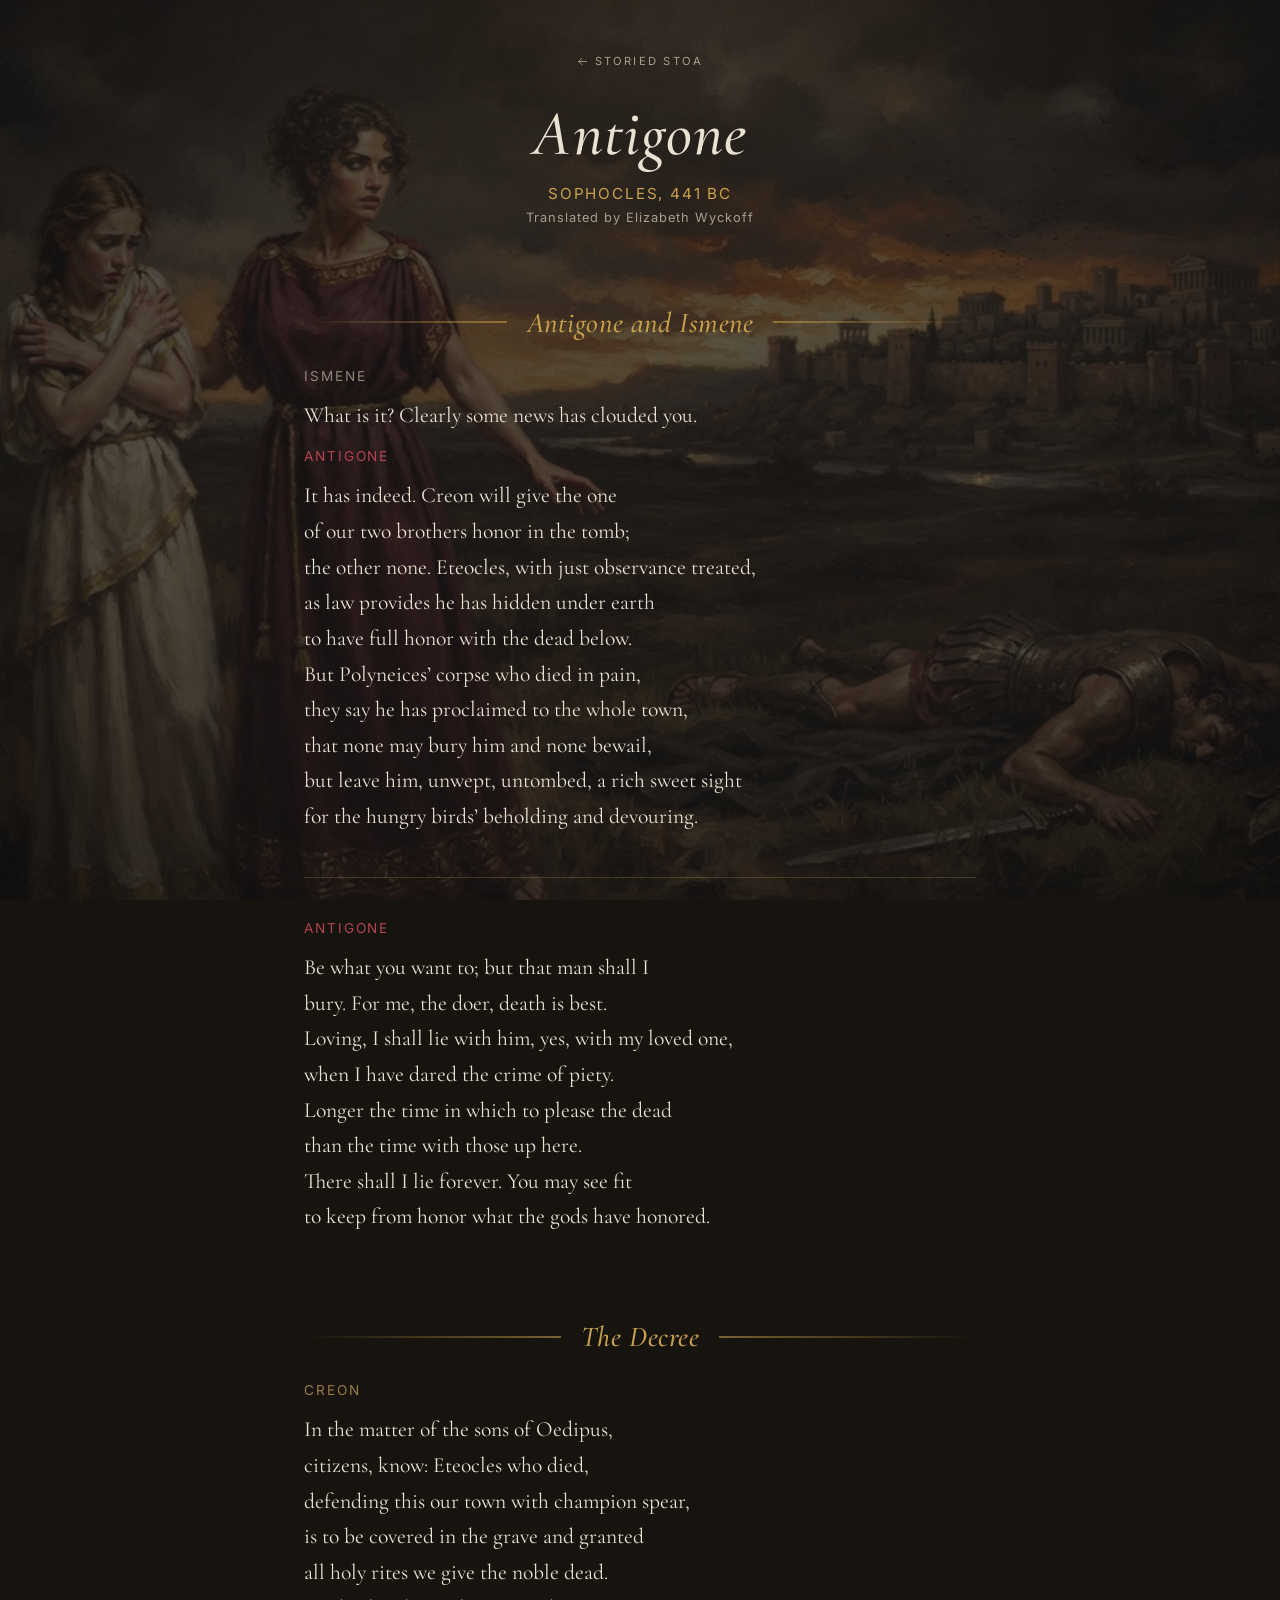
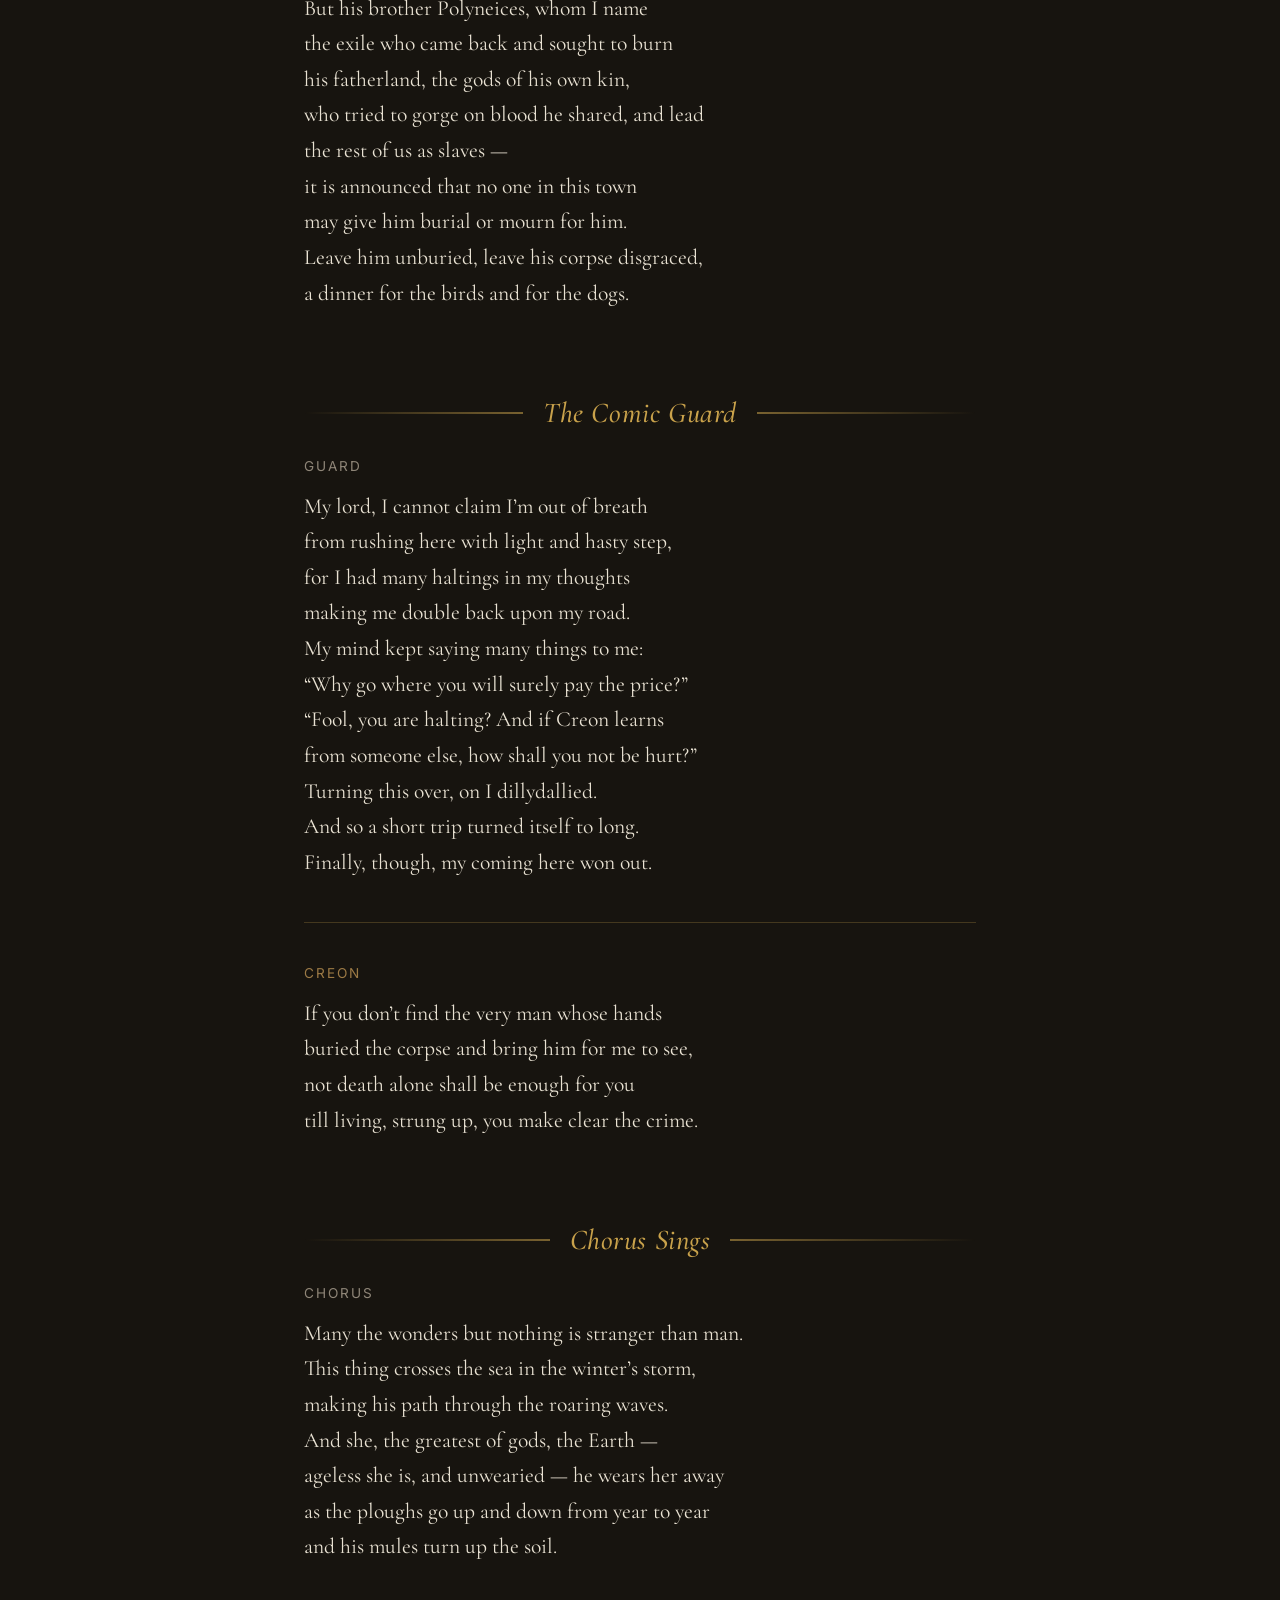
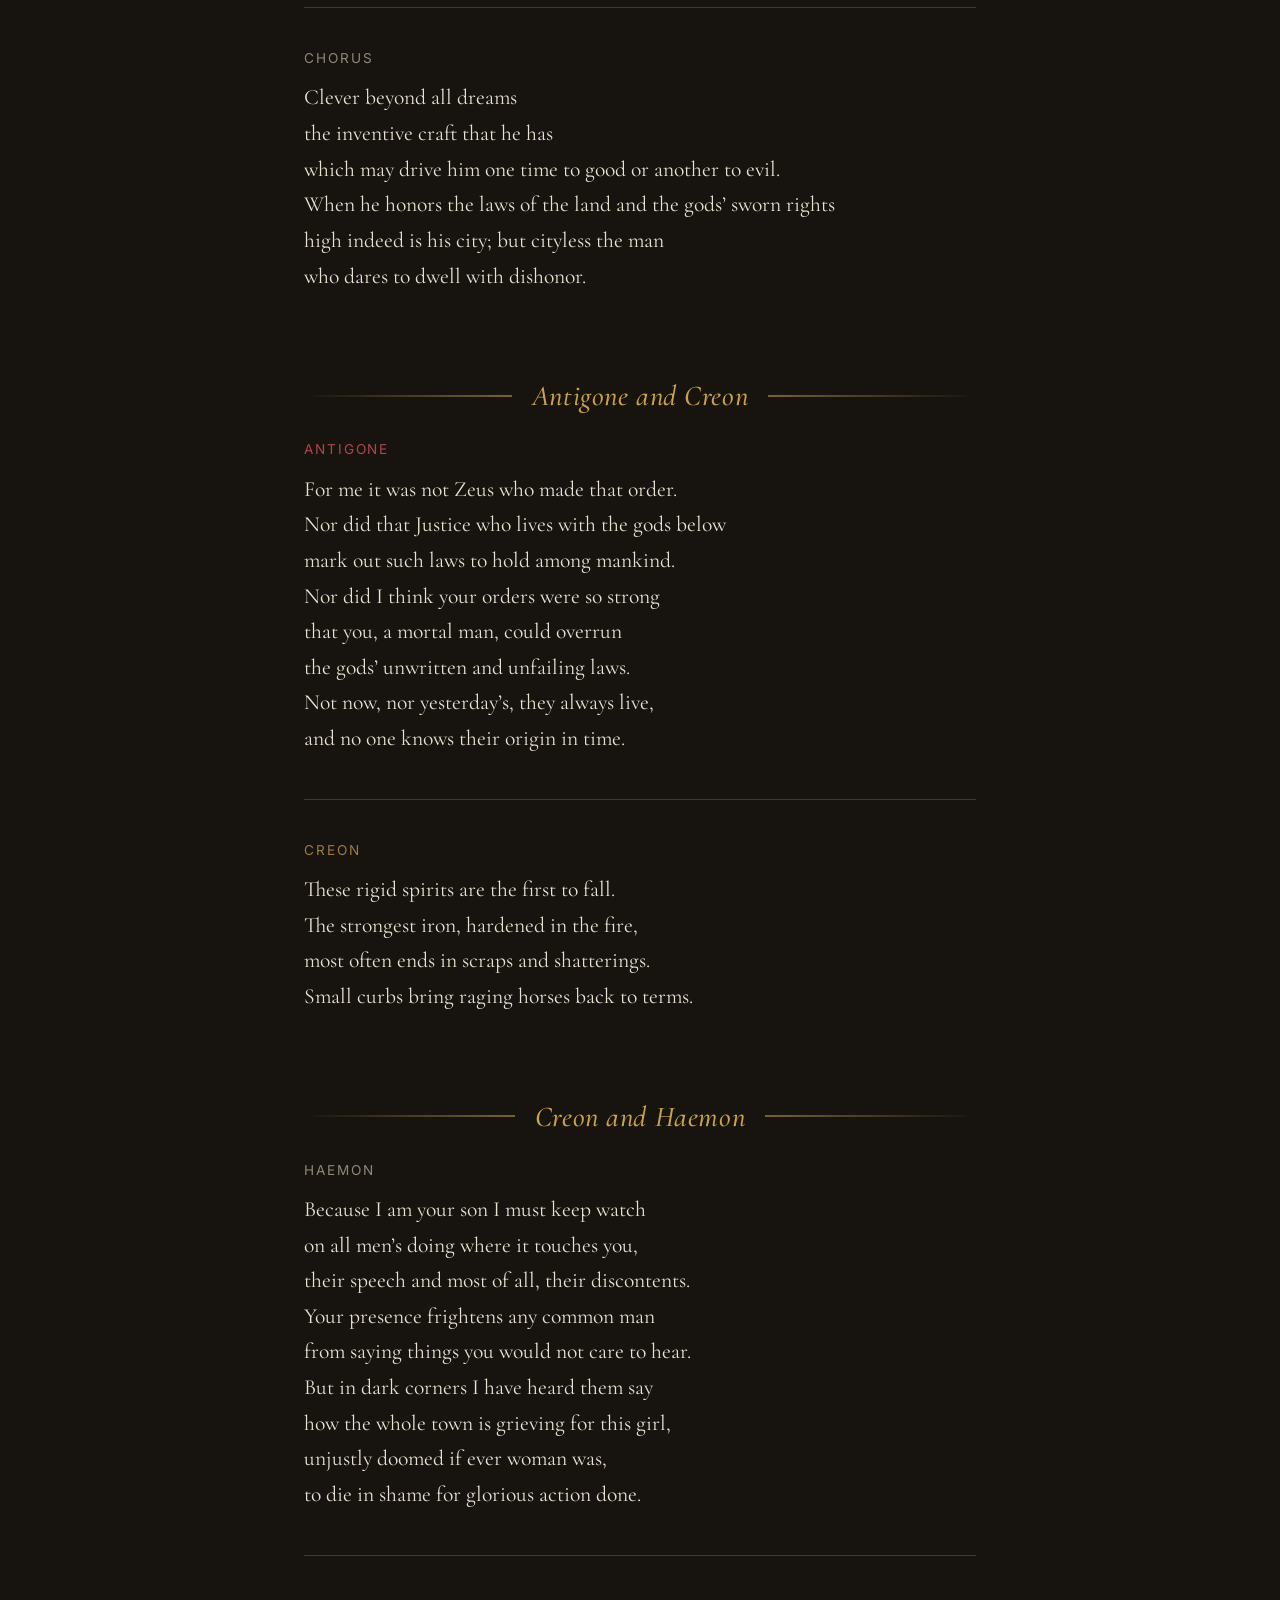
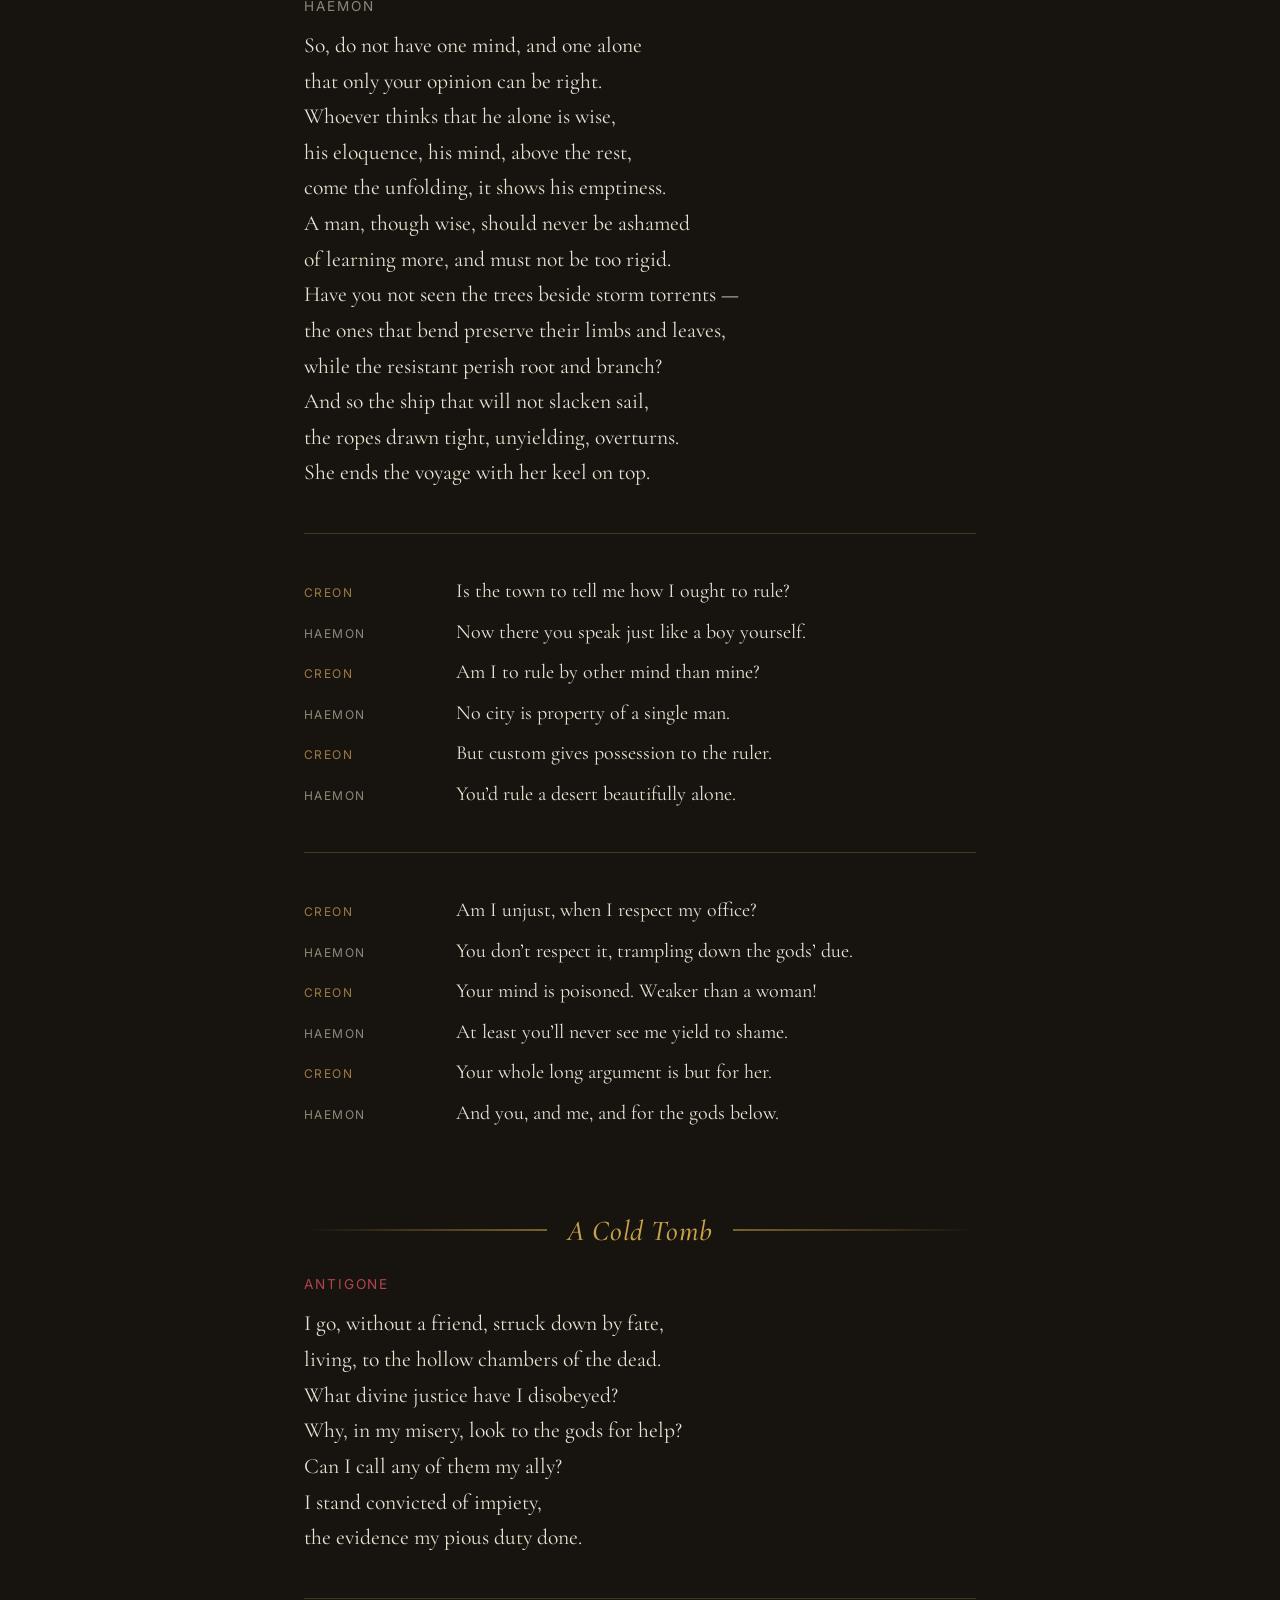
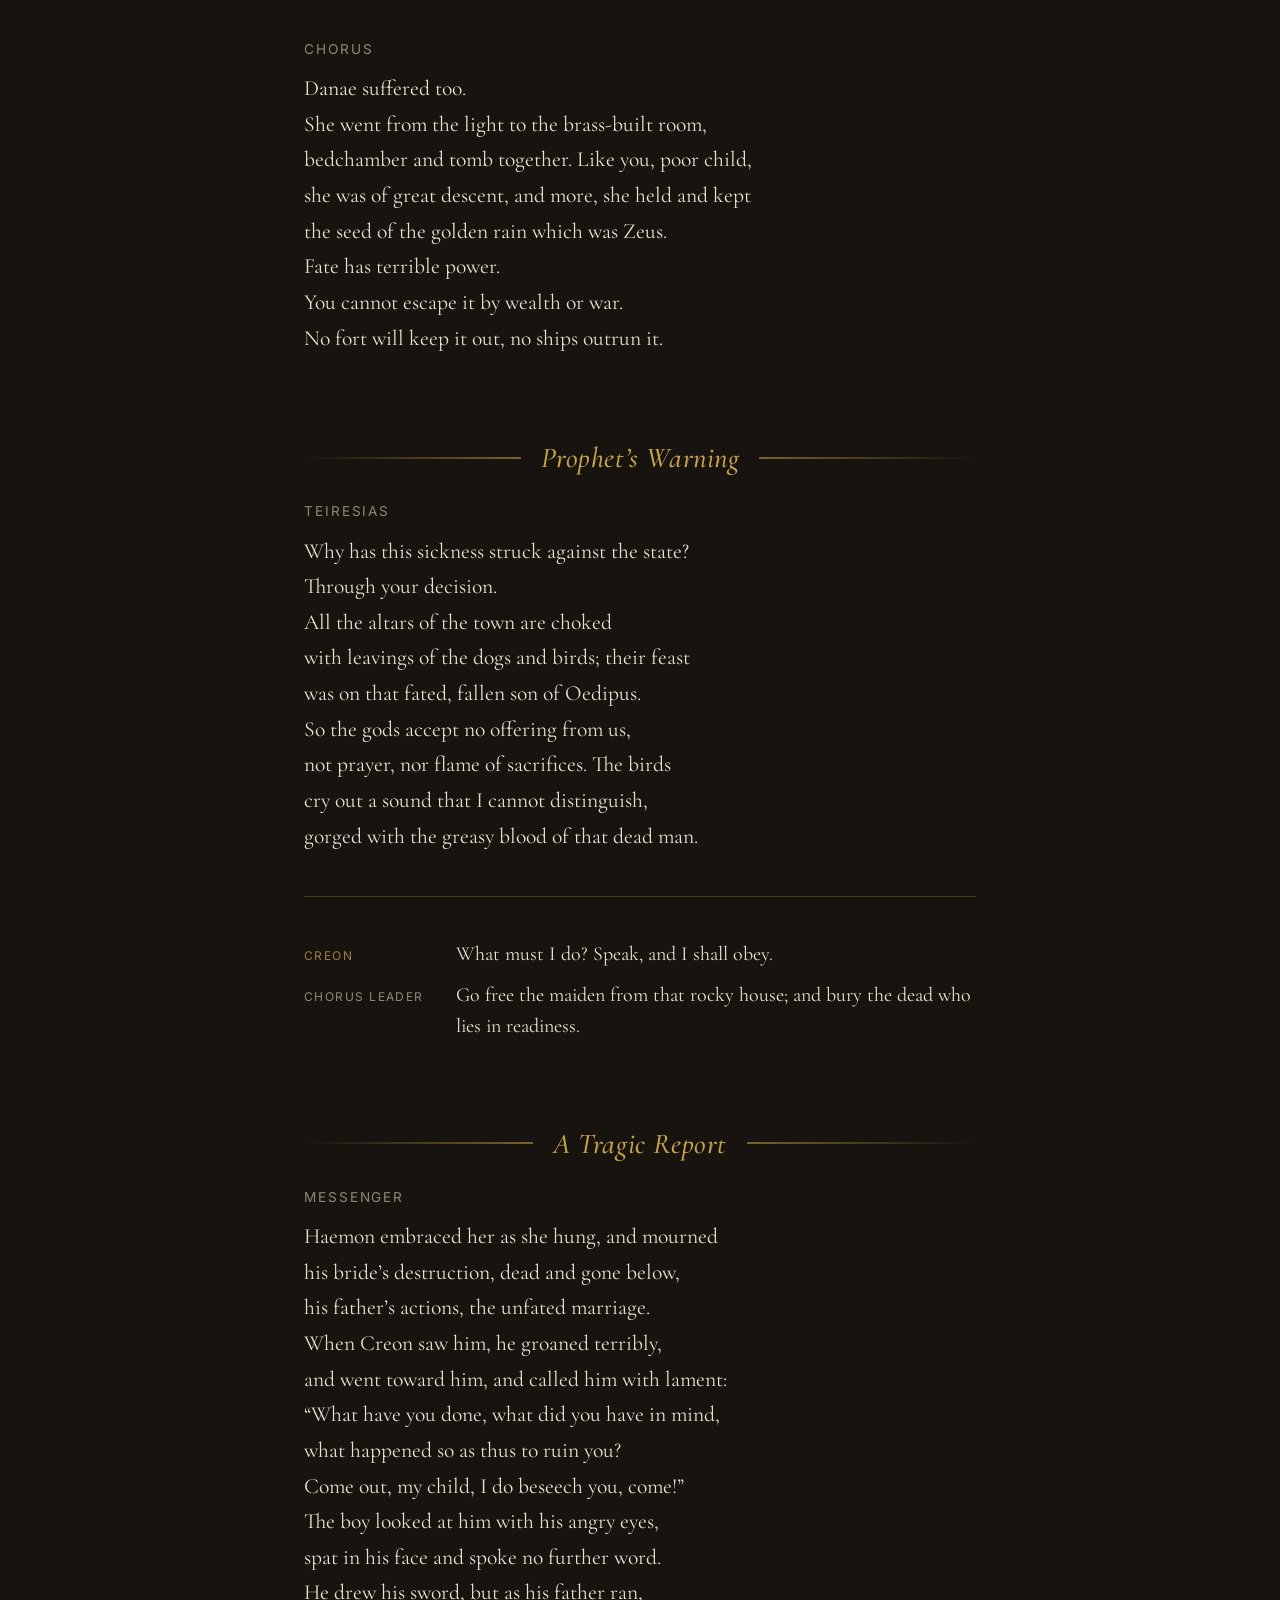
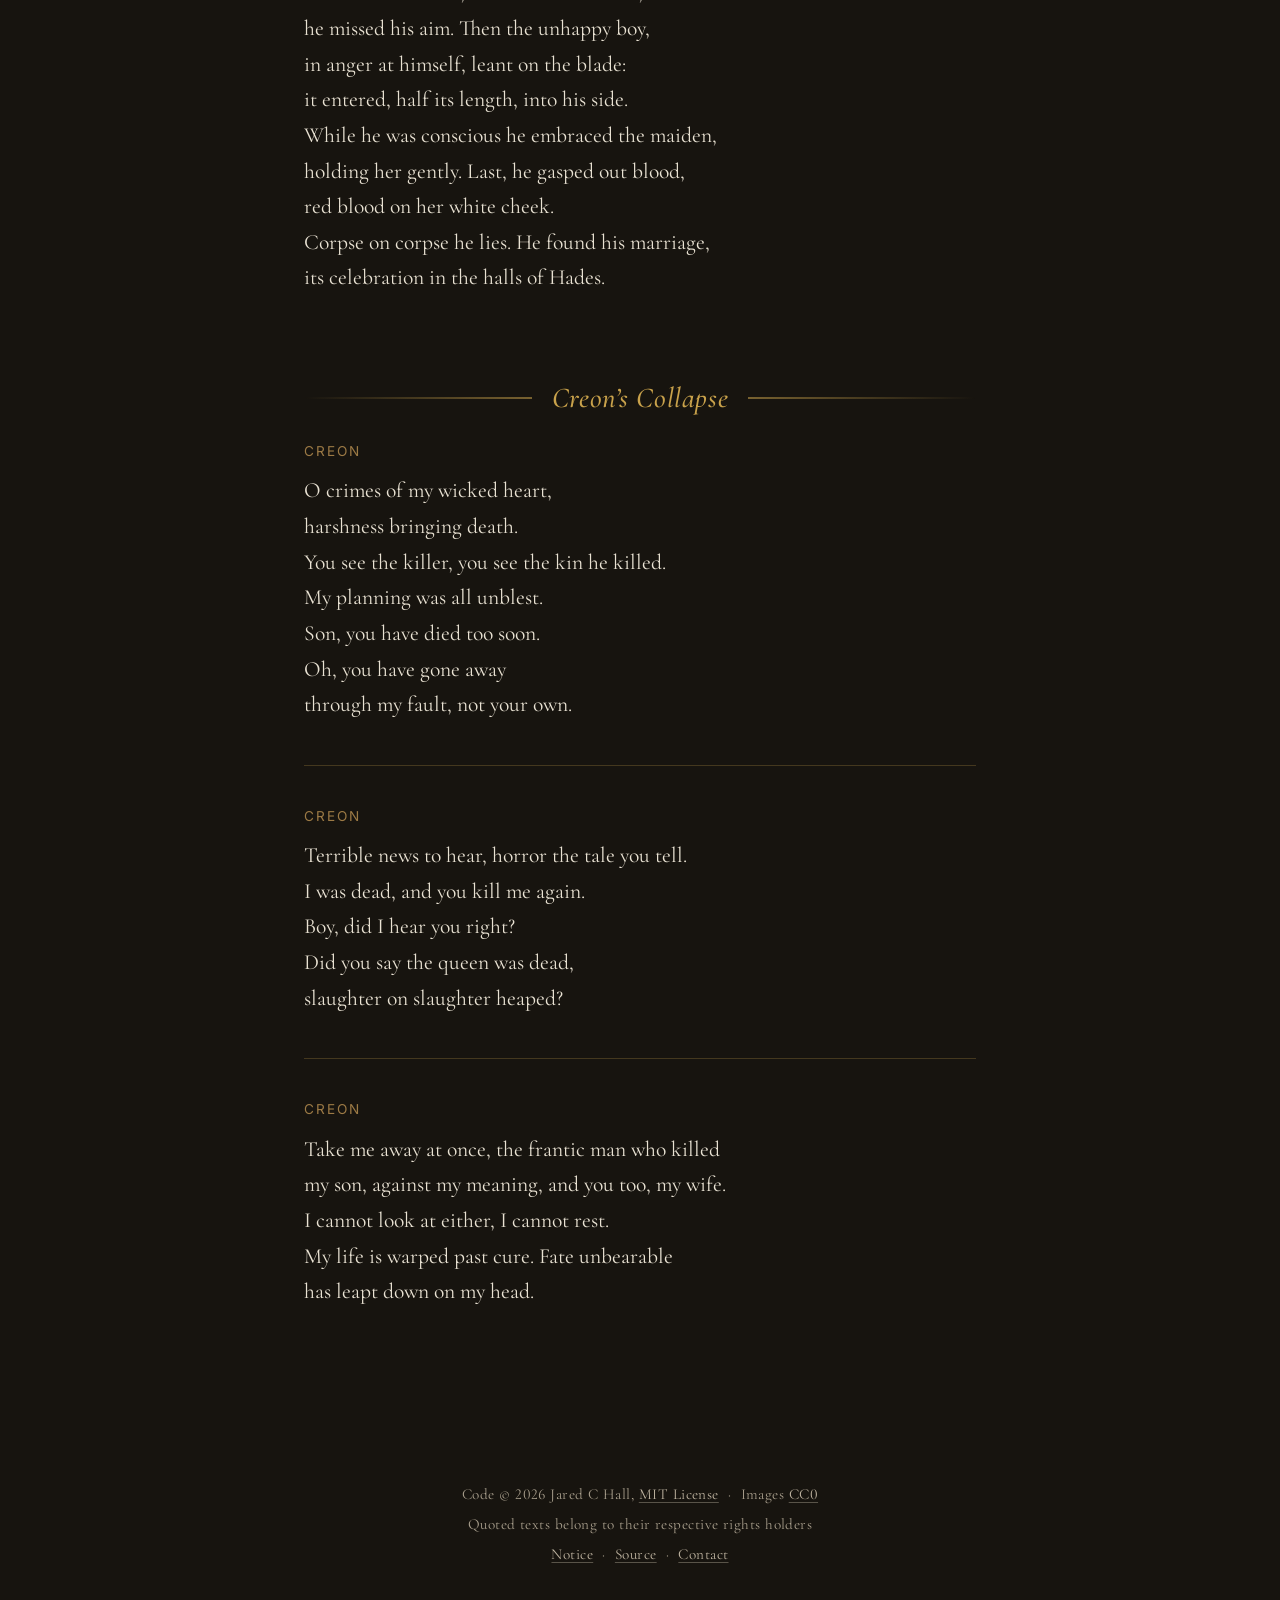
==== commit ce273a7b: "update legal notice and add footer to each page" ====
--- a/antigone/index.html
+++ b/antigone/index.html
@@ -9,7 +9,9 @@
     <link href="../fonts/fonts.css" rel="stylesheet">
     <link href="../styles/colors.css" rel="stylesheet">
     <link rel="stylesheet" href="../styles/mural.css">
+    <link rel="stylesheet" href="../styles/play.css">
     <link rel="stylesheet" href="antigone.css">
+    <link href="../styles/footer.css" rel="stylesheet">
     <script type="module" src="../scripts/index.js"></script>
 </head>
 <body>
@@ -36,7 +38,7 @@
             </h2>
 
             <blockquote class="excerpt">
-                <p class="speaker speaker--neutral">Ismene</p>
+                <p class="speaker">Ismene</p>
                 <p class="line">What is it? Clearly some news has clouded you.</p>
 
                 <p class="speaker speaker--antigone">Antigone</p>
@@ -97,7 +99,7 @@
             </h2>
 
             <blockquote class="excerpt">
-                <p class="speaker speaker--neutral">Guard</p>
+                <p class="speaker">Guard</p>
                 <p class="line">My lord, I cannot claim I’m out of breath
                     from rushing here with light and hasty step,
                     for I had many haltings in my thoughts
@@ -128,7 +130,7 @@
             </h2>
 
             <blockquote class="excerpt">
-                <p class="speaker speaker--neutral">Chorus</p>
+                <p class="speaker">Chorus</p>
                 <p class="line">Many the wonders but nothing is stranger than man.
                     This thing crosses the sea in the winter’s storm,
                     making his path through the roaring waves.
@@ -141,7 +143,7 @@
             <hr class="divider">
 
             <blockquote class="excerpt">
-                <p class="speaker speaker--neutral">Chorus</p>
+                <p class="speaker">Chorus</p>
                 <p class="line">Clever beyond all dreams
                     the inventive craft that he has
                     which may drive him one time to good or another to evil.
@@ -185,7 +187,7 @@
             </h2>
 
             <blockquote class="excerpt">
-                <p class="speaker speaker--neutral">Haemon</p>
+                <p class="speaker">Haemon</p>
                 <p class="line">Because I am your son I must keep watch
                     on all men’s doing where it touches you,
                     their speech and most of all, their discontents.
@@ -200,7 +202,7 @@
             <hr class="divider">
 
             <blockquote class="excerpt">
-                <p class="speaker speaker--neutral">Haemon</p>
+                <p class="speaker">Haemon</p>
                 <p class="line">So, do not have one mind, and one alone
                     that only your opinion can be right.
                     Whoever thinks that he alone is wise,
@@ -224,7 +226,7 @@
                     <span class="line-inline">Is the town to tell me how I ought to rule?</span>
                 </div>
                 <div class="exchange-line">
-                    <span class="speaker-inline speaker--neutral">Haemon</span>
+                    <span class="speaker-inline">Haemon</span>
                     <span class="line-inline">Now there you speak just like a boy yourself.</span>
                 </div>
                 <div class="exchange-line">
@@ -232,7 +234,7 @@
                     <span class="line-inline">Am I to rule by other mind than mine?</span>
                 </div>
                 <div class="exchange-line">
-                    <span class="speaker-inline speaker--neutral">Haemon</span>
+                    <span class="speaker-inline">Haemon</span>
                     <span class="line-inline">No city is property of a single man.</span>
                 </div>
                 <div class="exchange-line">
@@ -240,7 +242,7 @@
                     <span class="line-inline">But custom gives possession to the ruler.</span>
                 </div>
                 <div class="exchange-line">
-                    <span class="speaker-inline speaker--neutral">Haemon</span>
+                    <span class="speaker-inline">Haemon</span>
                     <span class="line-inline">You’d rule a desert beautifully alone.</span>
                 </div>
             </blockquote>
@@ -253,7 +255,7 @@
                     <span class="line-inline">Am I unjust, when I respect my office?</span>
                 </div>
                 <div class="exchange-line">
-                    <span class="speaker-inline speaker--neutral">Haemon</span>
+                    <span class="speaker-inline">Haemon</span>
                     <span class="line-inline">You don’t respect it, trampling down the gods’ due.</span>
                 </div>
                 <div class="exchange-line">
@@ -261,7 +263,7 @@
                     <span class="line-inline">Your mind is poisoned. Weaker than a woman!</span>
                 </div>
                 <div class="exchange-line">
-                    <span class="speaker-inline speaker--neutral">Haemon</span>
+                    <span class="speaker-inline">Haemon</span>
                     <span class="line-inline">At least you’ll never see me yield to shame.</span>
                 </div>
                 <div class="exchange-line">
@@ -269,7 +271,7 @@
                     <span class="line-inline">Your whole long argument is but for her.</span>
                 </div>
                 <div class="exchange-line">
-                    <span class="speaker-inline speaker--neutral">Haemon</span>
+                    <span class="speaker-inline">Haemon</span>
                     <span class="line-inline">And you, and me, and for the gods below.</span>
                 </div>
             </blockquote>
@@ -294,7 +296,7 @@
             <hr class="divider">
 
             <blockquote class="excerpt">
-                <p class="speaker speaker--neutral">Chorus</p>
+                <p class="speaker">Chorus</p>
                 <p class="line">Danae suffered too.
                     She went from the light to the brass-built room,
                     bedchamber and tomb together. Like you, poor child,
@@ -312,7 +314,7 @@
             </h2>
 
             <blockquote class="excerpt">
-                <p class="speaker speaker--neutral">Teiresias</p>
+                <p class="speaker">Teiresias</p>
                 <p class="line">Why has this sickness struck against the state?
                     Through your decision.
                     All the altars of the town are choked
@@ -332,7 +334,7 @@
                     <span class="line-inline">What must I do? Speak, and I shall obey.</span>
                 </div>
                 <div class="exchange-line">
-                    <span class="speaker-inline speaker--neutral">Chorus Leader</span>
+                    <span class="speaker-inline">Chorus Leader</span>
                     <span class="line-inline">Go free the maiden from that rocky house; and bury the dead who lies in readiness.</span>
                 </div>
             </blockquote>
@@ -344,7 +346,7 @@
             </h2>
 
             <blockquote class="excerpt">
-                <p class="speaker speaker--neutral">Messenger</p>
+                <p class="speaker">Messenger</p>
                 <p class="line">Haemon embraced her as she hung, and mourned
                     his bride’s destruction, dead and gone below,
                     his father’s actions, the unfated marriage.
@@ -409,5 +411,20 @@
 
 </div>
 
+<footer class="page-footer">
+    <p class="footer-line footer-line--terms">
+        <span class="footer-item">Code &copy; 2026 Jared C Hall, <a href="https://github.com/JaredCHall/storied-stoa/blob/main/LICENSE.md">MIT License</a></span>
+        <span class="footer-item">Images <a href="https://creativecommons.org/publicdomain/zero/1.0/">CC0</a></span>
+    </p>
+    <p class="footer-line">
+        <span class="footer-item">Quoted texts belong to their respective rights holders</span>
+    </p>
+    <p class="footer-line">
+        <span class="footer-item"><a href="https://github.com/JaredCHall/storied-stoa/blob/main/NOTICE.md">Notice</a></span>
+        <span class="footer-item"><a href="https://github.com/JaredCHall/storied-stoa">Source</a></span>
+        <span class="footer-item"><a href="mailto:storied.stoa@gmail.com">Contact</a></span>
+    </p>
+</footer>
+
 </body>
 </html>
--- a/styles/colors.css
+++ b/styles/colors.css
@@ -1,7 +1,7 @@
 /* ============================================================
    COLORS — the Stoa's palette. Load it before every other
-   stylesheet: colors.css, then mural.css and the mural's own
-   sheet, or colors.css, then landing.css.
+   stylesheet: colors.css, then mural.css (and play.css, for a
+   play) and the mural's own sheet, or colors.css, then landing.css.
    Raw colors only, named for what they are. Each stylesheet
    maps them to roles (--ink, --scene-ground, --toggle-line)
    in its own :root, and declares no color of its own.
@@ -12,16 +12,17 @@
     --black:        #000000;
     --abyss:        #060e1a;
     --winedark-sea: #081223;
+    --nightfall:    #0e0a16;
     --deep-sea:     #0b1a2e;
     --charcoal:     #111111;
-    --soot:         #121212;   /* a shade off --charcoal, on purpose */
     --lamp-black:   #17140f;
+    --dusk:         #1b1428;
     --harbor:       #142d50;
     --umber:        #5a4128;
 
     /* Stones and inks, darkest first */
     --limestone:    #8f8678;
-    --driftwood:    #a89e84;   /* four steps of blue off --sandstone */
+    --heather:      #9a8fab;
     --sandstone:    #a89e8c;
     --flax:         #beb3a0;
     --vellum:       #ddd4bc;
@@ -35,4 +36,9 @@
     --brass-pale:   #b4a06e;
     --gold:         #c9a24b;
     --wine:         #b14450;
+
+    /* Spices, leaves, and flowers */
+    --cinnamon:     #d08850;
+    --myrtle:       #8fae7c;
+    --cornflower:   #8ea6da;
 }
--- a/styles/mural.css
+++ b/styles/mural.css
@@ -22,6 +22,21 @@
     --space-after-heading:    1.75rem;   /* 28px: heading to its first excerpt */
     --space-around-divider:   2.625rem;  /* 42px above and below a divider */
 
+    /* Passage-heading hairlines: the label sits between two lines that
+       fade outward, or below the breakpoint under one short line. Give
+       the finished color, transparency included: the lines use it as is.
+       A mural that draws its own divider can reuse both tokens. */
+    --heading-rule:       color-mix(in srgb, var(--sandstone) 50%, transparent);
+    --heading-rule-short: 8.75rem;  /* 140px: the single line on narrow screens */
+
+    /* Type roles: faces named for the job they do. Families only, from
+       fonts.css; each use site adds its own generic fallback. mural.css
+       applies only --font-text, to <body>; which element wears which role
+       is the mural's call. Stoa defaults; each mural overrides these. */
+    --font-text:    'Cormorant Garamond';  /* reading face: body and excerpts */
+    --font-display: 'Cormorant Garamond';  /* title and passage headings */
+    --font-label:   'Inter';               /* eyebrow, byline, translator, speakers */
+
     /* Scene ground: what shows when no image has loaded. Give opaque
        colors: the overlay applies its own transparency. Neutral
        defaults from colors.css; each mural overrides what it needs. */
@@ -45,7 +60,6 @@
         --gutter:       1.5rem;
         --frame-top:    1.75rem;
         --frame-bottom: 5.625rem;  /* 90px */
-
         --space-between-passages: 4rem;  /* 64px */
     }
 }
@@ -68,6 +82,7 @@
     margin: 0;
     min-height: 100vh;
     background: var(--scene-ground);
+    font-family: var(--font-text), serif;
 }
 
 /* ============================================================
@@ -116,9 +131,8 @@
    CONTENT WRAPPER (the frame)
    ============================================================ */
 
-/* Width, gutters, top, and bottom come from the frame tokens. Each mural
-   sets everything inside the frame, and should end its last block with
-   no trailing margin or padding, so --frame-bottom is the whole gap. */
+/* Each mural sets everything inside the frame, and should end its last block with
+   no trailing margin or padding, so --frame-bottom is the whole gap above the footer. */
 .content {
     position: relative;
     z-index: 2;
@@ -205,11 +219,14 @@
      `data-scene` image path. That pair is the script's hook.
    - A passage may open with <hr class="divider"> in place of a heading,
      to continue the previous passage under the same title.
-   - Inside an excerpt the markup is the mural's own: speakers and lines
-     for a play, paragraphs and verse for a novel. So is the look of the
-     headings and dividers; the gaps between blocks are set here, from the
-     --space-* tokens. A mural's header should end with no trailing margin,
-     so --space-after-header is the whole gap below it.
+   - Inside an excerpt the markup is the mural's own: paragraphs and verse
+     for a novel; for a play, the speakers and lines that play.css lays
+     out. So are the headings'
+     type and color, and the look of the dividers. The gaps between blocks
+     are set here, from the --space-* tokens, and so are the heading's
+     hairlines and how they stack on narrow screens. A mural's header
+     should end with no trailing margin, so --space-after-header is the
+     whole gap below it.
    - A divider that opens a passage is placed by the mural (its margins),
      since where it belongs depends on the heading it stands in for. */
 
@@ -245,6 +262,54 @@
     color: inherit;
     text-decoration: none;
     -webkit-tap-highlight-color: transparent;
+}
+
+/* ---------- Passage-heading hairlines ---------- */
+
+/* The label between two hairlines that fade outward. Color from
+   --heading-rule; the mural sets the label's type and color. */
+.passage-heading {
+    display: flex;
+    align-items: center;
+    gap: 1.25rem;
+    text-align: center;
+    text-wrap: balance;  /* if a label must break, break it evenly */
+}
+
+.passage-heading::before,
+.passage-heading::after {
+    content: "";
+    flex: 1;
+    min-width: 1.5rem;
+    height: 2px;
+}
+
+.passage-heading::before {
+    background: linear-gradient(to right, transparent, var(--heading-rule));
+}
+
+.passage-heading::after {
+    background: linear-gradient(to left, transparent, var(--heading-rule));
+}
+
+/* Too narrow for flanking lines: most labels would wrap or leave stubs
+   that read as dashes. Stack one short hairline above the label instead.
+   Same breakpoint as the frame tokens above. */
+@media (max-width: 40rem) {
+    .passage-heading {
+        flex-direction: column;
+        gap: 1.125rem;  /* 18px */
+    }
+
+    .passage-heading::before {
+        flex: none;
+        width: var(--heading-rule-short);
+        background: linear-gradient(to right, transparent, var(--heading-rule), transparent);
+    }
+
+    .passage-heading::after {
+        display: none;
+    }
 }
 
 /* ============================================================
@@ -342,7 +407,8 @@
    GALLERY MODE
    ============================================================ */
 
-body.gallery-mode .content {
+body.gallery-mode .content,
+body.gallery-mode .page-footer {
     opacity: 0;
     pointer-events: none;
 }
@@ -361,4 +427,8 @@
 html:has(body.gallery-mode),
 body.gallery-mode {
     touch-action: pan-y pinch-zoom;
+}
+
+.page-footer {
+    transition: opacity 0.7s ease;
 }
--- a/styles/play.css
+++ b/styles/play.css
@@ -0,0 +1,134 @@
+/* ============================================================
+   PLAY — structure shared by every mural of a play: speakers,
+   lines, and line-for-line exchanges.
+   Load after mural.css and before the mural's own stylesheet:
+   colors.css, mural.css, play.css, then the mural's sheet.
+   Novels don't load it; Moby-Dick's hymn has a .line of its own.
+   ============================================================ */
+
+:root {
+    /* Speaker color. Each speaker class the mural defines sets this
+       to that character's color; a speaker with no class takes the
+       :root value. Give a finished color. Neutral default; each
+       mural overrides it. */
+    --speaker-ink: var(--limestone);
+
+    /* Exchanges: the speaker column beside each line. Wide enough for
+       the play's longest name at the mural's label size. */
+    --speaker-column: 8.5rem;
+
+    /* Speech rhythm */
+    --space-around-speaker:         0.9rem;  /* above and below a name; none above the first */
+    --space-between-exchange-lines: 0.6rem;
+    --space-around-song:            1.75rem; /* where a song meets speech in one excerpt */
+
+    /* How far a song stands in from the column's left edge. The same
+       for every song, so they all share one edge down the page. */
+    --song-inset: 3.5rem;
+}
+
+/* Markup, inside an excerpt:
+   Speeches:
+       <p class="speaker speaker--antigone">Antigone</p>
+       <p class="line">…</p>
+   Exchanges (stichomythia):
+       <blockquote class="excerpt excerpt--exchange">
+           <div class="exchange-line">
+               <span class="speaker-inline speaker--creon">Creon</span>
+               <span class="line-inline">…</span>
+           </div>
+       </blockquote>
+   Songs: wrap a sung speech, or a run of them, speakers included:
+       <div class="song">
+           <p class="speaker …">…</p>
+           <p class="line">…</p>
+       </div>
+     Only what the play sets as song: a translation that puts every
+     line in verse still keeps its spoken lines out of this.
+   - The mural defines each speaker modifier and sets only the token in
+     it: .speaker--antigone { --speaker-ink: var(--antigone); }
+   - Line breaks in the source are line breaks on the page; indentation
+     in the source is not.
+   - The type of names and lines is the mural's: face, size, spacing,
+     case, line height, and the lines' color. */
+
+/* ============================================================
+   SPEECHES
+   ============================================================ */
+
+.speaker {
+    margin: var(--space-around-speaker) 0;
+}
+
+/* No gap above the excerpt's first name, whether or not a song opens it. */
+.excerpt > .speaker:first-child,
+.excerpt > .song:first-child > .speaker:first-child {
+    margin-top: 0;
+}
+
+.speaker,
+.speaker-inline {
+    color: var(--speaker-ink);
+}
+
+/* pre-line: breaks kept, runs of spaces (and source indentation) collapsed. */
+.line,
+.speaker-inline,
+.line-inline {
+    white-space: pre-line;
+}
+
+/* ============================================================
+   SONGS
+   ============================================================ */
+
+/* Set in by a fixed amount, not centered: centering on each song's
+   longest line moves the edge from one song to the next. The speaker's
+   name stands at the inset with the lines. Italic, so a song still reads
+   as one on a phone, where the inset is small. */
+.song {
+    padding-left: var(--song-inset);
+}
+
+.song:not(:first-child) {
+    margin-top: var(--space-around-song);
+}
+
+.song:not(:last-child) {
+    margin-bottom: var(--space-around-song);
+}
+
+.song .line {
+    font-style: italic;
+}
+
+/* ============================================================
+   EXCHANGES (stichomythia)
+   ============================================================ */
+
+/* Line-for-line dialogue: speaker in a narrow column, line beside it. */
+.excerpt--exchange {
+    display: flex;
+    flex-direction: column;
+    gap: var(--space-between-exchange-lines);
+}
+
+.exchange-line {
+    display: grid;
+    grid-template-columns: var(--speaker-column) 1fr;
+    gap: 1rem;
+    align-items: baseline;
+}
+
+/* Too narrow for two columns: stack each speaker above the line.
+   Same breakpoint as the shared frame in mural.css. */
+@media (max-width: 40rem) {
+    :root {
+        --song-inset: 1.25rem;
+    }
+
+    .exchange-line {
+        grid-template-columns: 1fr;
+        gap: 0.15rem;
+    }
+}
--- a/antigone/antigone.css
+++ b/antigone/antigone.css
@@ -1,10 +1,13 @@
-/* Load ../styles/colors.css, then ../styles/mural.css, then this. */
+/* Load ../styles/colors.css, then ../styles/mural.css, then
+   ../styles/play.css, then this. */
 
 :root {
 
     /* Default Background */
     --scene-ground: var(--lamp-black);
 
+    /* Type roles (see mural.css) */
+    --font-text:    "Cormorant Garamond";
     --font-display: "Cormorant Garamond";
     --font-label:   "Inter";
 
@@ -14,15 +17,17 @@
     /* Ink */
     --ink:       var(--parchment);  /* base text, title, and lines; headings brighten to it on hover */
     --ink-dim:   var(--sandstone);  /* stoa link at rest and translator line */
+    --footer-link-hover: var(--gold);
 
-    /* Speaker names */
-    --antigone: var(--wine);
-    --creon:    var(--bronze);
-    --neutral:  var(--limestone);  /* everyone else */
+    /* Speaker names (see play.css) */
+    --antigone:    var(--wine);
+    --creon:       var(--bronze);
+    --speaker-ink: var(--limestone);  /* everyone else */
 
-    /* Hairlines flanking the passage headings, and between quotes */
-    --marker-line: color-mix(in srgb, var(--gold) 55%, transparent);
-    --quote-rule:  color-mix(in srgb, var(--gold) 25%, transparent);
+    /* Hairlines: around the passage headings (drawn by mural.css), and
+       between quotes */
+    --heading-rule: color-mix(in srgb, var(--gold) 55%, transparent);
+    --quote-rule:   color-mix(in srgb, var(--gold) 25%, transparent);
 
     /* Gallery toggle */
     --toggle-ground:    var(--lamp-black);
@@ -37,7 +42,6 @@
 
 body {
     color: var(--ink);
-    font-family: var(--font-display), serif;
     -webkit-font-smoothing: antialiased;
     text-rendering: optimizeLegibility;
 }
@@ -98,36 +102,16 @@
    PASSAGES
    ============================================================ */
 
-/* Gaps between passages, headings, and excerpts come from mural.css. */
+/* Gaps between passages, headings, and excerpts come from mural.css, and
+   so do the hairlines around each heading and their narrow-screen stack. */
 
-/* Each heading sits between two hairlines that fade outward. */
 .passage-heading {
-    display: flex;
-    align-items: center;
-    gap: 1.25rem;
     font-family: var(--font-display), serif;
     font-style: italic;
     font-weight: 500;
     font-size: 1.8rem;
     letter-spacing: 0.02em;
     color: var(--gold);
-    text-align: center;
-}
-
-.passage-heading::before,
-.passage-heading::after {
-    content: "";
-    flex: 1;
-    min-width: 1.5rem;
-    height: 2px;
-}
-
-.passage-heading::before {
-    background: linear-gradient(to right, transparent, var(--marker-line));
-}
-
-.passage-heading::after {
-    background: linear-gradient(to left, transparent, var(--marker-line));
 }
 
 .passage-heading a:hover,
@@ -144,58 +128,17 @@
 }
 
 /* ============================================================
-   SPEECHES
+   SPEECHES AND EXCHANGES
    ============================================================ */
+
+/* Layout, rhythm, line breaks, and the narrow-screen stack come from
+   play.css; type and colors live here. */
 
 .speaker {
     font-family: var(--font-label), sans-serif;
     font-size: 0.85rem;
     letter-spacing: 0.14em;
     text-transform: uppercase;
-    margin: 0.9rem 0;
-}
-
-.speaker:first-child {
-    margin: 0 0 0.9rem;
-}
-
-.speaker--antigone {
-    color: var(--antigone);
-}
-
-.speaker--creon {
-    color: var(--creon);
-}
-
-.speaker--neutral {
-    color: var(--neutral);
-}
-
-.line {
-    font-size: 1.35rem;
-    line-height: 1.65;
-    font-weight: 400;
-    margin: 0;
-    color: var(--ink);
-    white-space: pre-line;
-}
-
-/* ============================================================
-   EXCHANGES (stichomythia)
-   ============================================================ */
-
-/* Line-for-line dialogue: speaker in a narrow column, line beside it. */
-.excerpt--exchange {
-    display: flex;
-    flex-direction: column;
-    gap: 0.6rem;
-}
-
-.exchange-line {
-    display: grid;
-    grid-template-columns: 8.5rem 1fr;
-    gap: 1rem;
-    align-items: baseline;
 }
 
 .speaker-inline {
@@ -203,25 +146,20 @@
     font-size: 0.75rem;
     letter-spacing: 0.12em;
     text-transform: uppercase;
-    white-space: pre-line;
+}
+
+.speaker--antigone { --speaker-ink: var(--antigone); }
+.speaker--creon    { --speaker-ink: var(--creon); }
+
+.line {
+    font-size: 1.35rem;
+    line-height: 1.65;
+    font-weight: 400;
+    color: var(--ink);
 }
 
 .line-inline {
     font-size: 1.25rem;
     line-height: 1.55;
     color: var(--ink);
-    white-space: pre-line;
-}
-
-/* ============================================================
-   RESPONSIVE
-   ============================================================ */
-
-/* Same breakpoint as the shared frame in mural.css. */
-@media (max-width: 40rem) {
-    /* Too narrow for two columns: stack each speaker above the line. */
-    .exchange-line {
-        grid-template-columns: 1fr;
-        gap: 0.15rem;
-    }
 }
--- a/styles/footer.css
+++ b/styles/footer.css
@@ -0,0 +1,113 @@
+/* ============================================================
+   FOOTER — the colophon every page of the Stoa shares: who
+   holds what, and where the source lives.
+   Load right after colors.css, before the page's other sheets,
+   so their :root can override the tokens below.
+   ============================================================ */
+
+:root {
+    /* Type role: a family from fonts.css; the use site adds the
+       generic fallback. Upright: small italics read poorly on a
+       dark ground. */
+    --font-footer: 'Cormorant Garamond';
+
+    /* Neutral defaults from colors.css; each page overrides what it
+       needs. Give finished colors. */
+    --footer-ink:        var(--sandstone);  /* text and separators */
+    --footer-link:       var(--flax);       /* links at rest */
+    --footer-link-hover: var(--parchment);  /* links on hover and focus */
+}
+
+/* Markup, after .content and before </body>:
+   <footer class="page-footer">
+       <p class="footer-line footer-line--terms">
+           <span class="footer-item">…</span>
+           …
+       </p>
+       <p class="footer-line">
+           <span class="footer-item"><a href="…">…</a></span>
+           …
+       </p>
+   </footer>
+   The landing page opens it with
+   <p class="footer-note">More murals forthcoming.</p> */
+
+/* Above the fixed scene layers (z-index 0 and 1), level with .content. */
+.page-footer {
+    position: relative;
+    z-index: 2;
+    padding: 2rem 1.5rem 3rem;
+    text-align: center;
+    font-family: var(--font-footer), serif;
+    font-size: 0.95rem;
+    line-height: 1.6;
+    letter-spacing: 0.03em;
+    color: var(--footer-ink);
+    font-variant-numeric: lining-nums;
+}
+
+.footer-note {
+    font-style: italic;
+    font-size: 1rem;
+    margin-bottom: 1rem;
+}
+
+/* Flex, so a line breaks between items rather than mid-item (unless one
+   item alone is wider than the line), and the whitespace between the
+   spans adds no stray space beside the dots. */
+.footer-line {
+    display: flex;
+    flex-wrap: wrap;
+    justify-content: center;
+}
+
+.footer-line + .footer-line {
+    margin-top: 0.35rem;
+}
+
+.footer-item + .footer-item::before {
+    content: "·";
+    margin-inline: 0.6em;
+}
+
+/* Underlined at rest, faintly, so a link is told by more than its color. */
+.page-footer a {
+    color: var(--footer-link);
+    text-decoration: underline;
+    text-decoration-thickness: 1px;
+    text-underline-offset: 0.2em;
+    text-decoration-color: color-mix(in srgb, currentColor 40%, transparent);
+    transition: color 0.3s ease;
+    -webkit-tap-highlight-color: transparent;
+}
+
+.page-footer a:hover,
+.page-footer a:focus-visible {
+    color: var(--footer-link-hover);
+}
+
+.page-footer a:focus-visible {
+    outline: 1px solid currentColor;
+    outline-offset: 4px;
+}
+
+/* Too narrow for the terms on one line: stack them, one per line,
+   without the dots. The links are short enough to stay in a row.
+   Same breakpoint as the shared frame in mural.css. */
+@media (max-width: 40rem) {
+    .page-footer {
+        padding: 1.5rem 1rem 2.5rem;
+    }
+
+    .footer-line--terms {
+        flex-direction: column;
+    }
+
+    .footer-line--terms .footer-item + .footer-item::before {
+        content: none;
+    }
+}
+
+@media (prefers-reduced-motion: reduce) {
+    .page-footer a { transition: none; }
+}
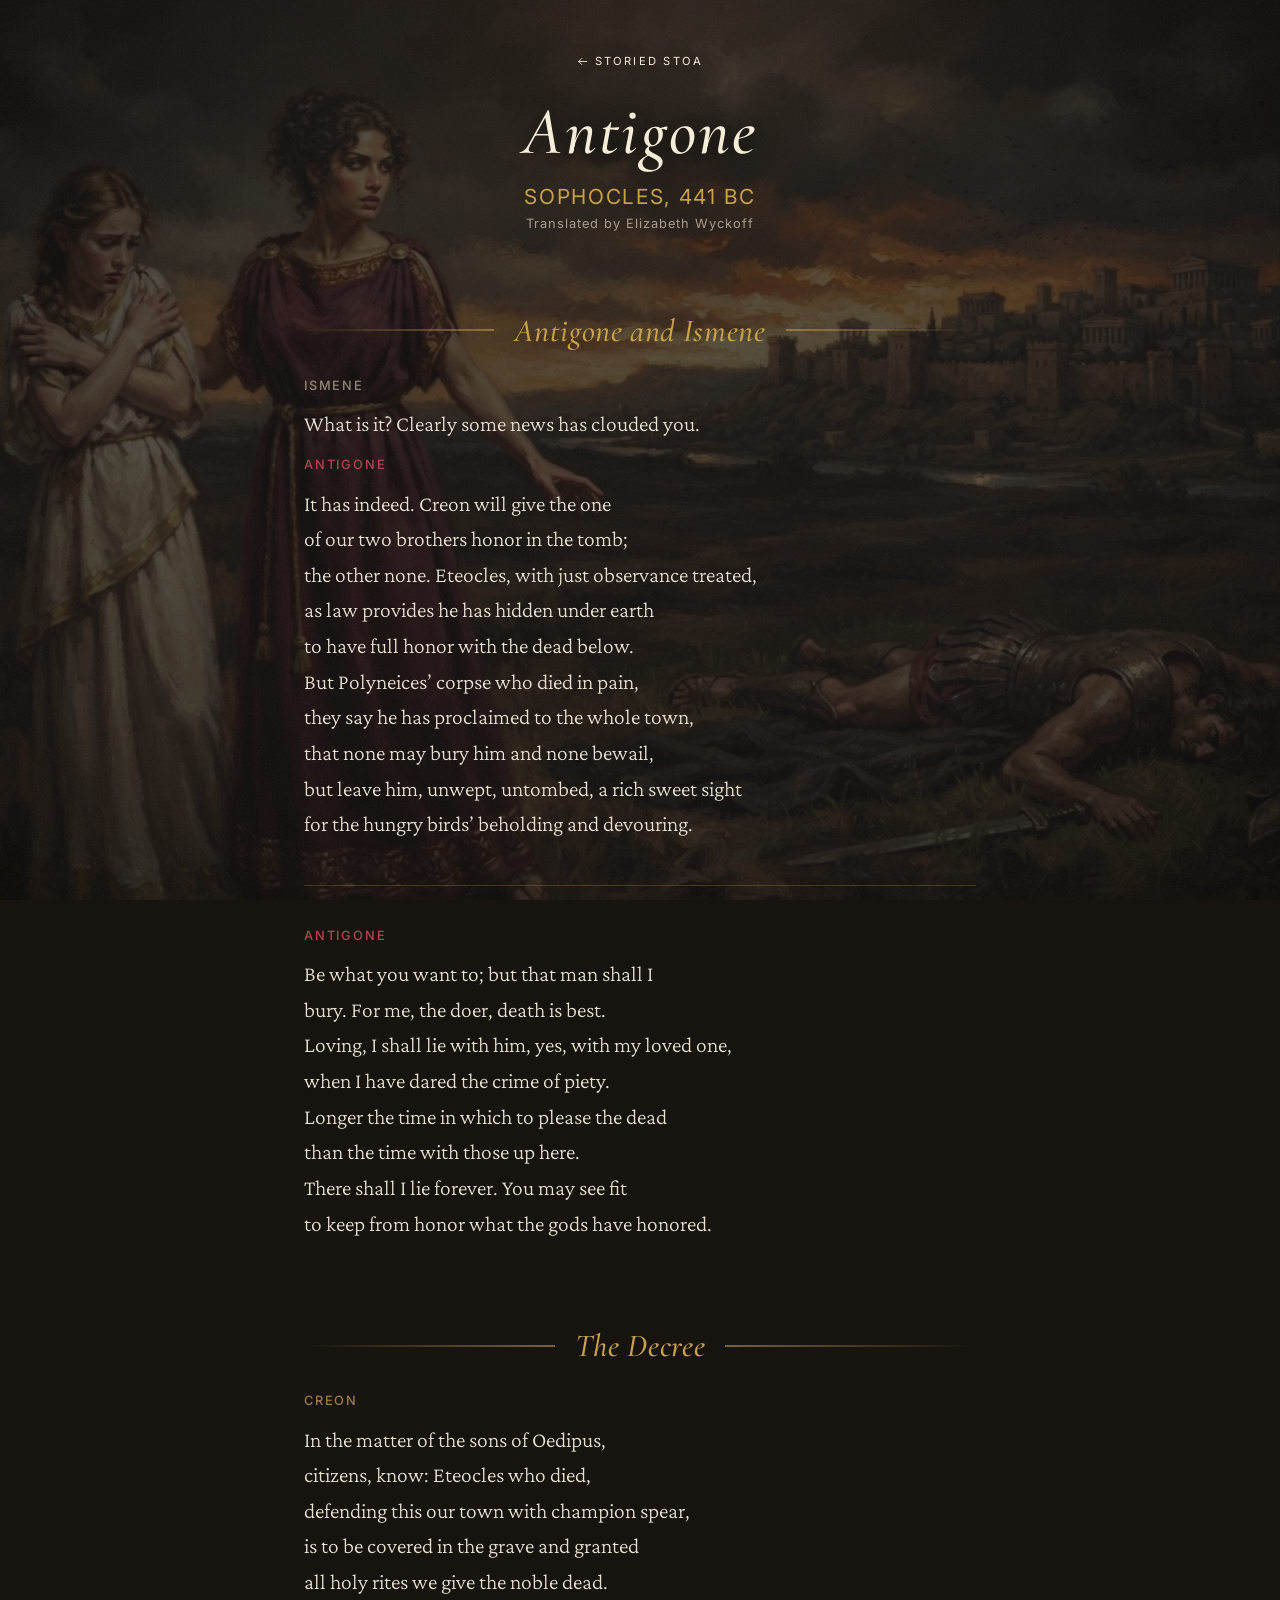
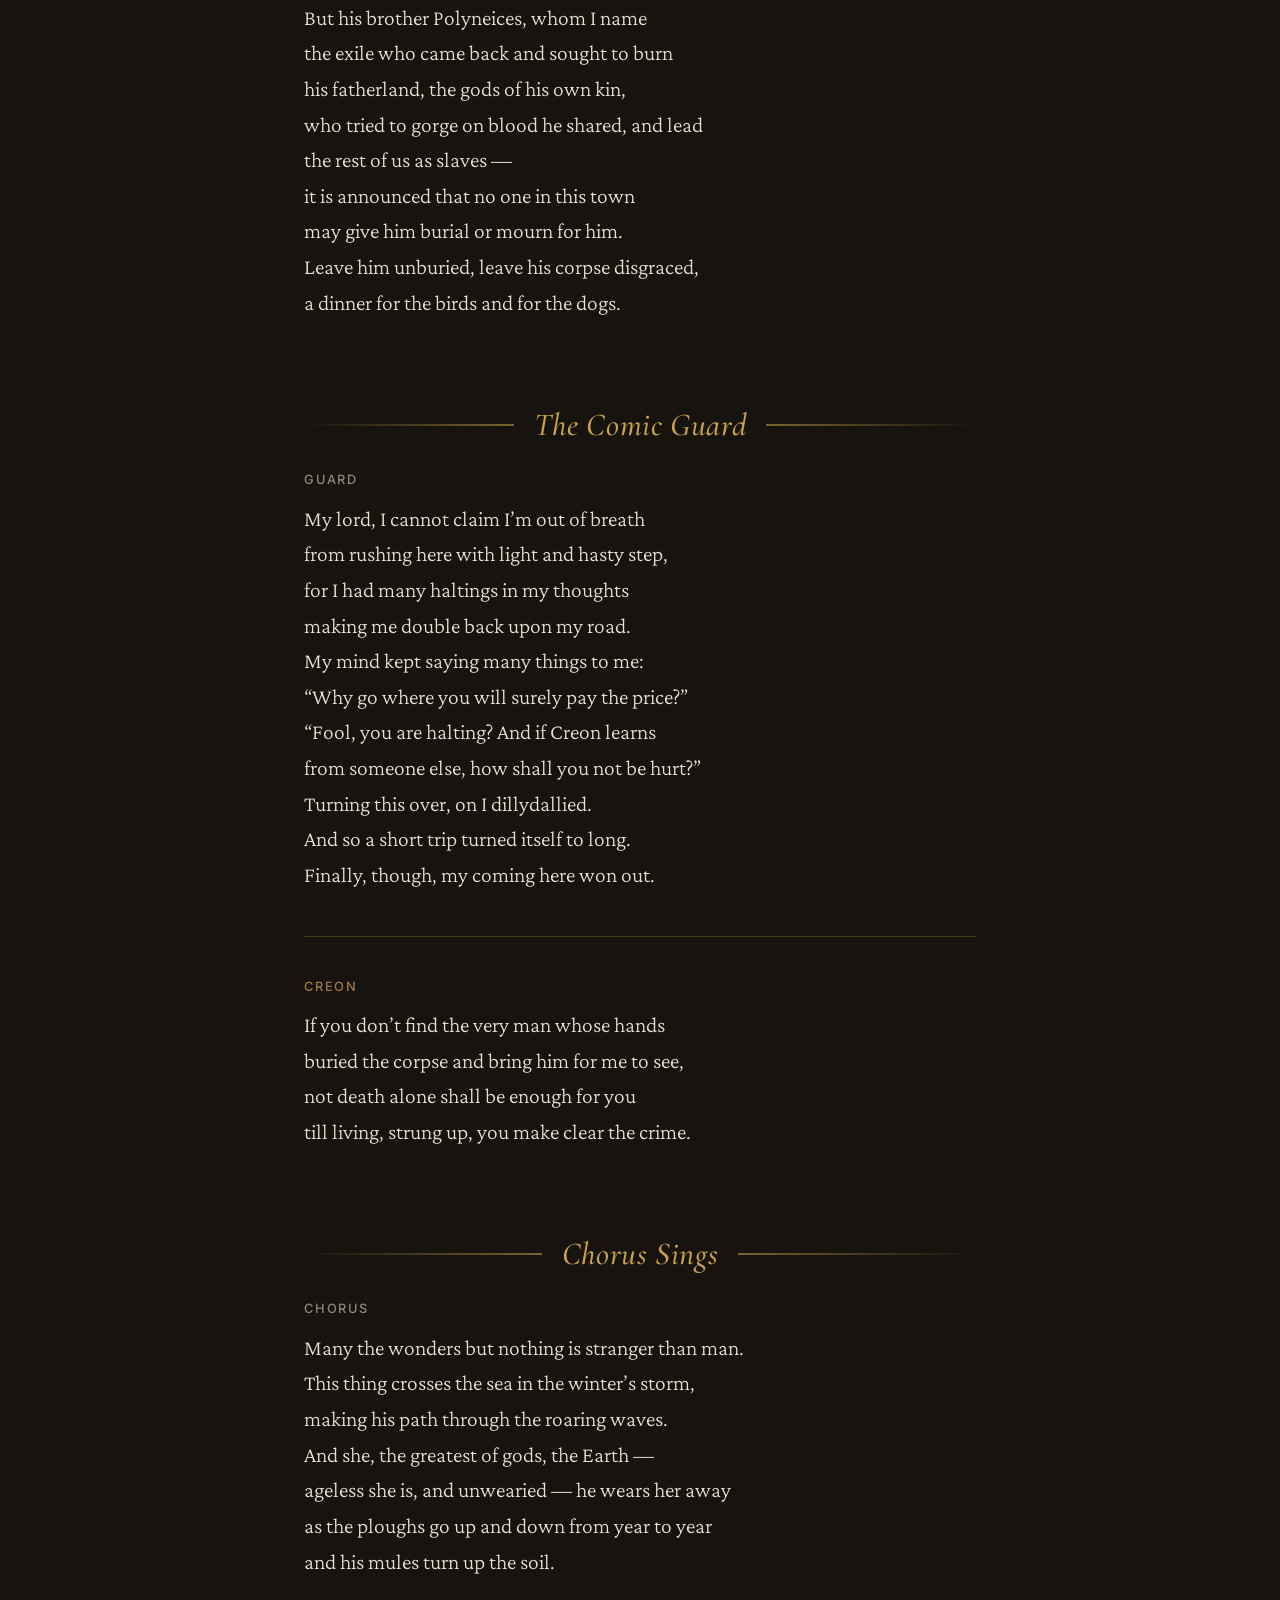
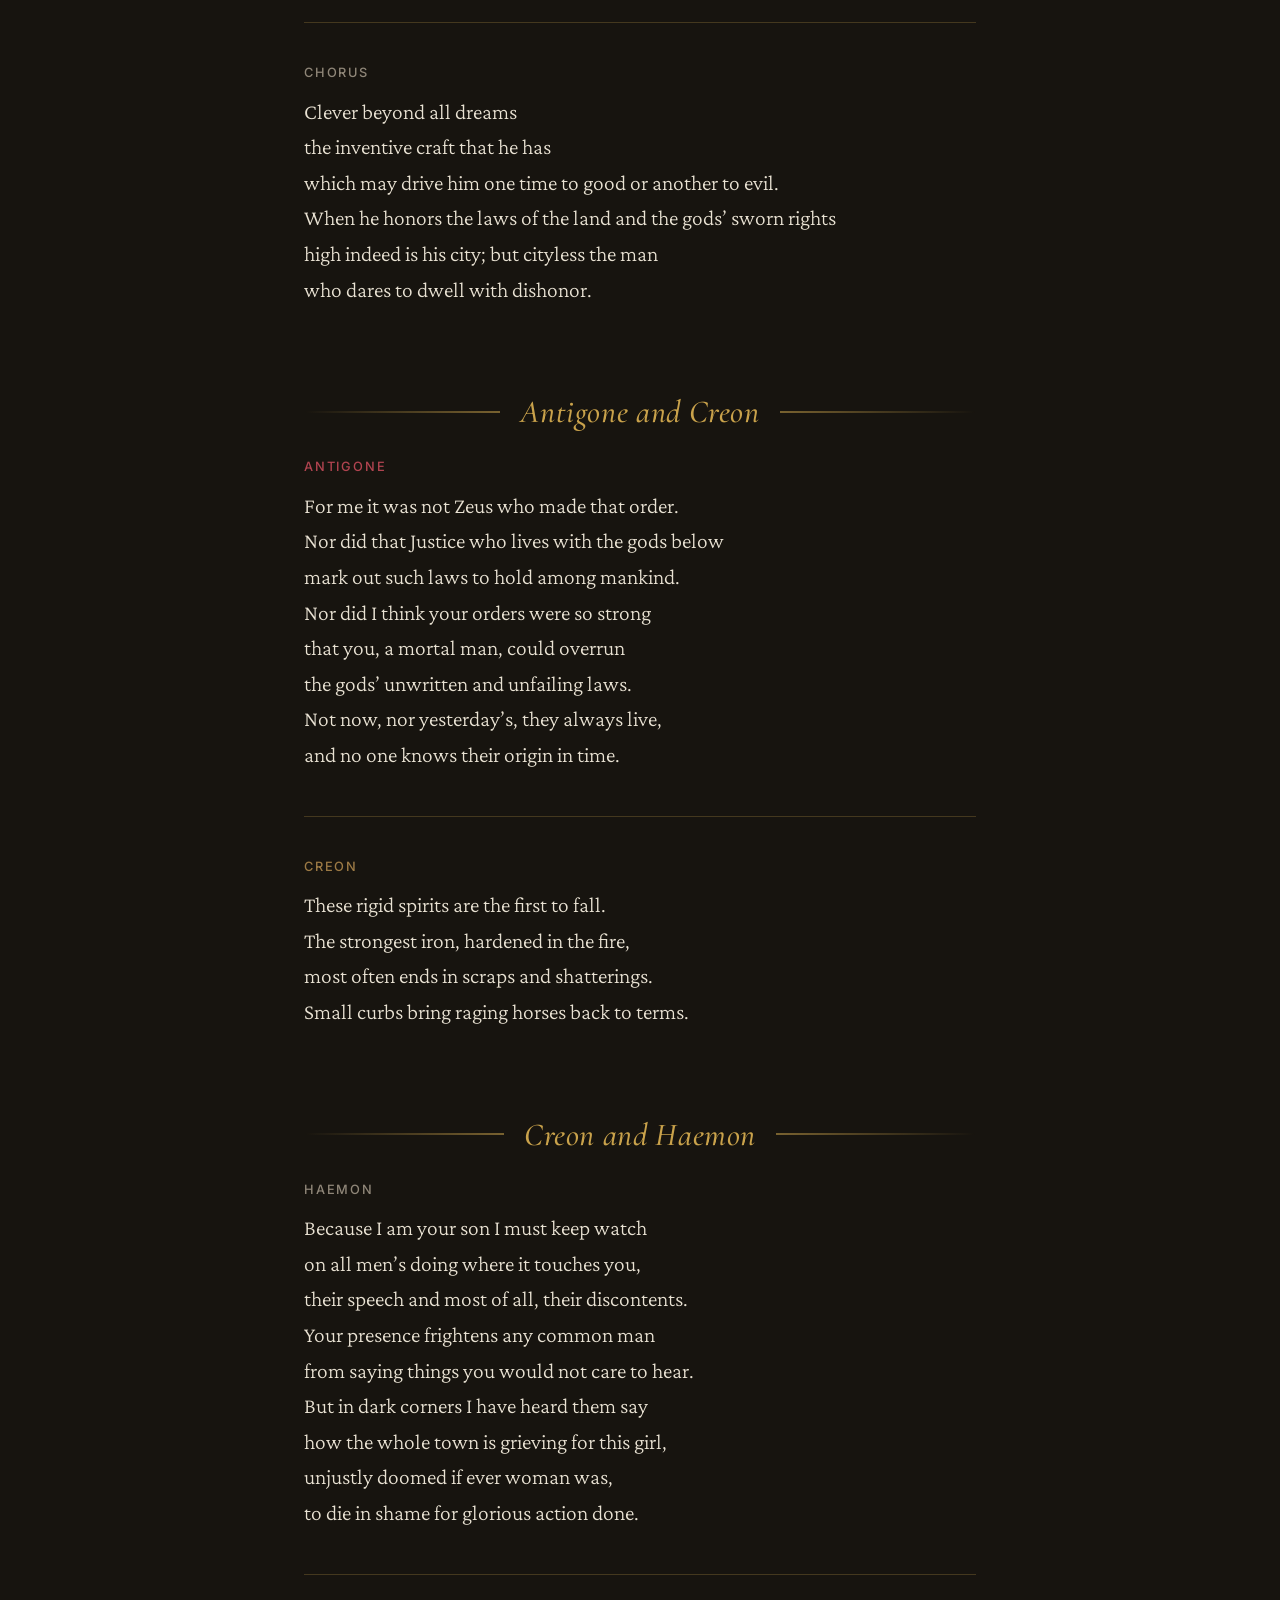
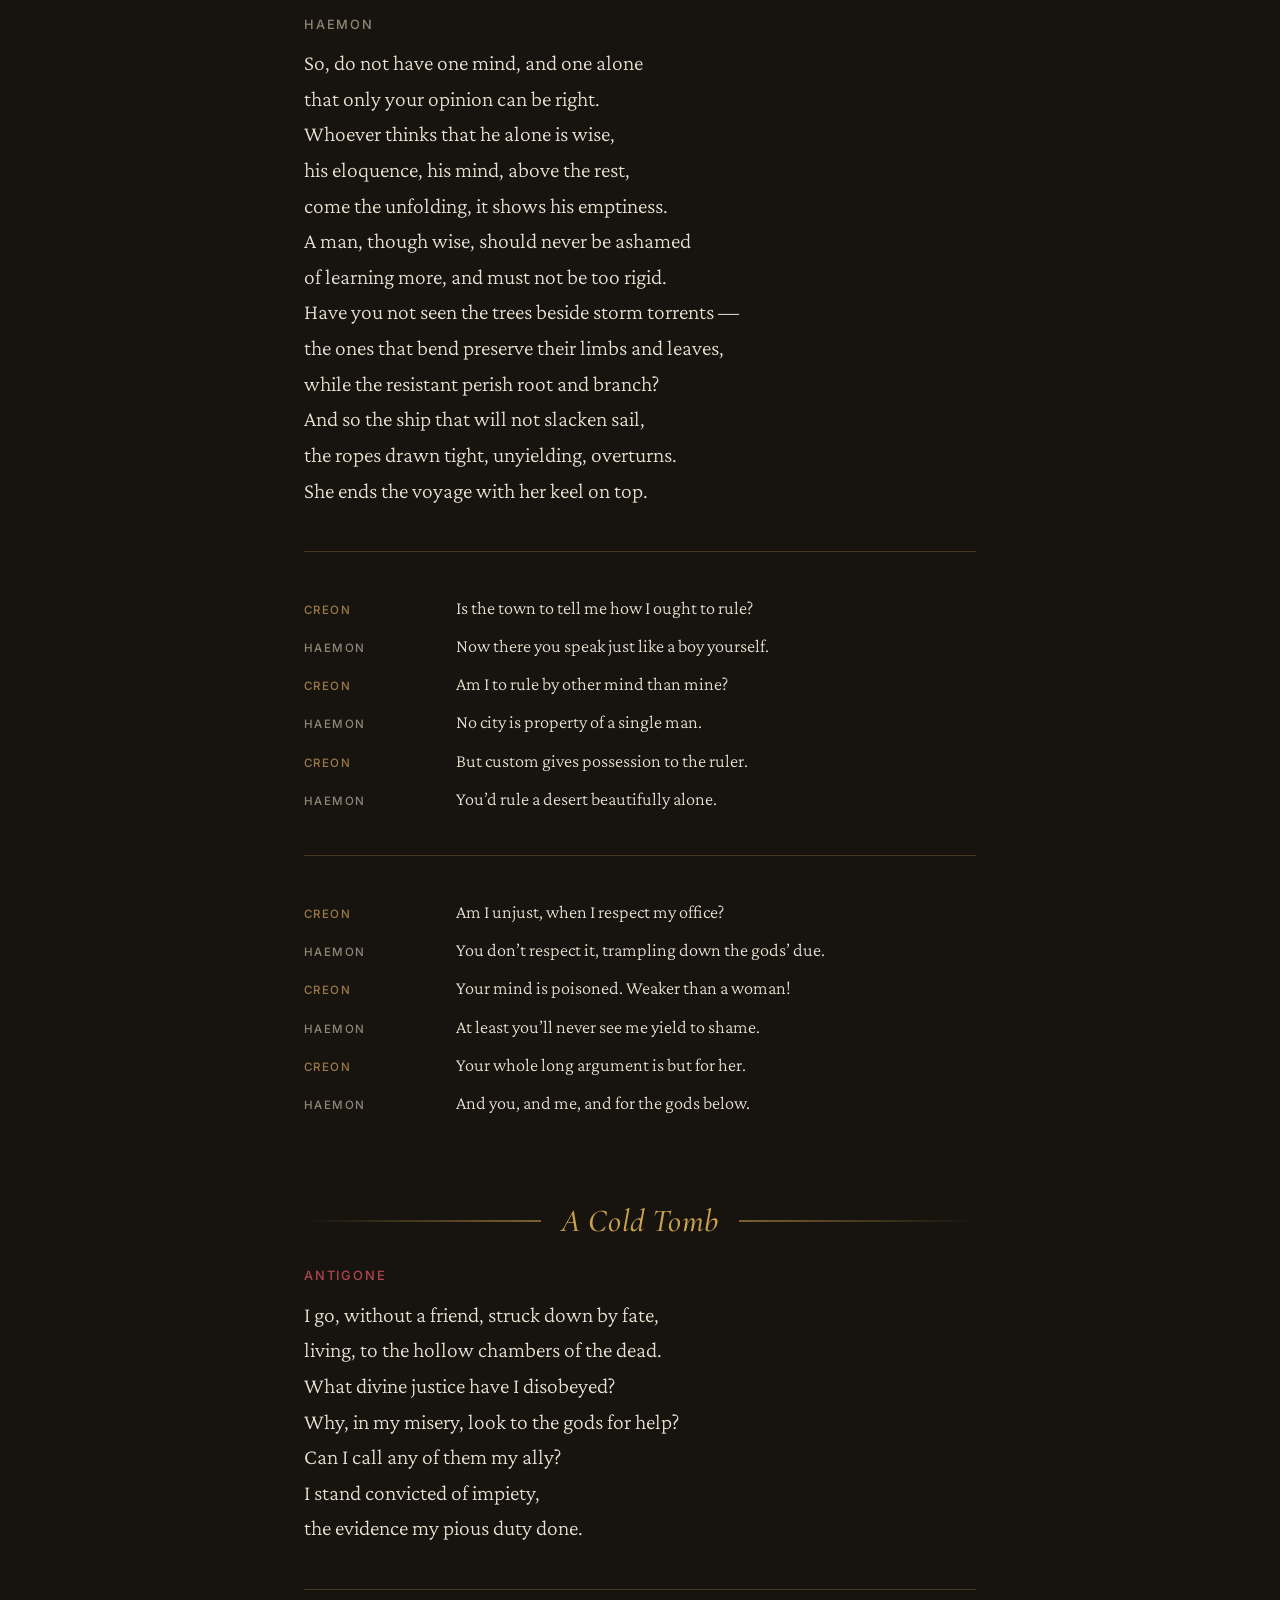
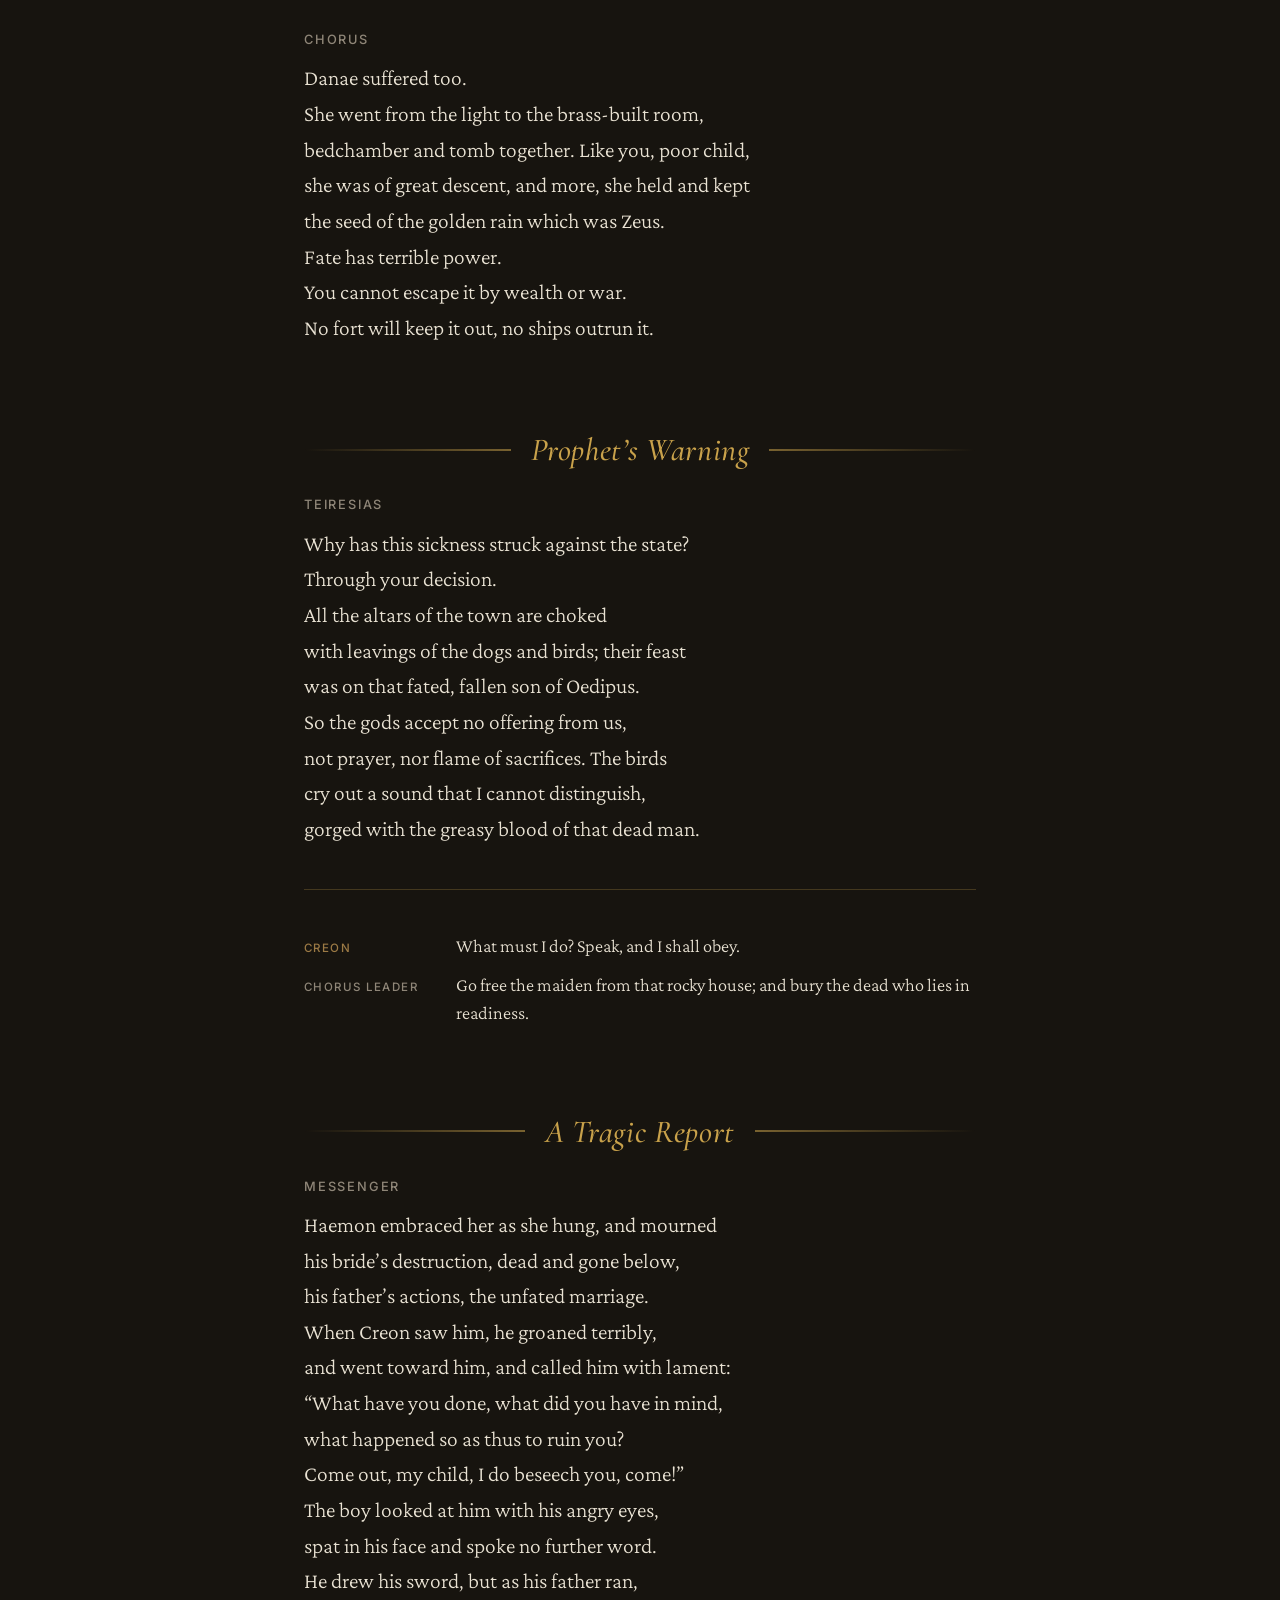
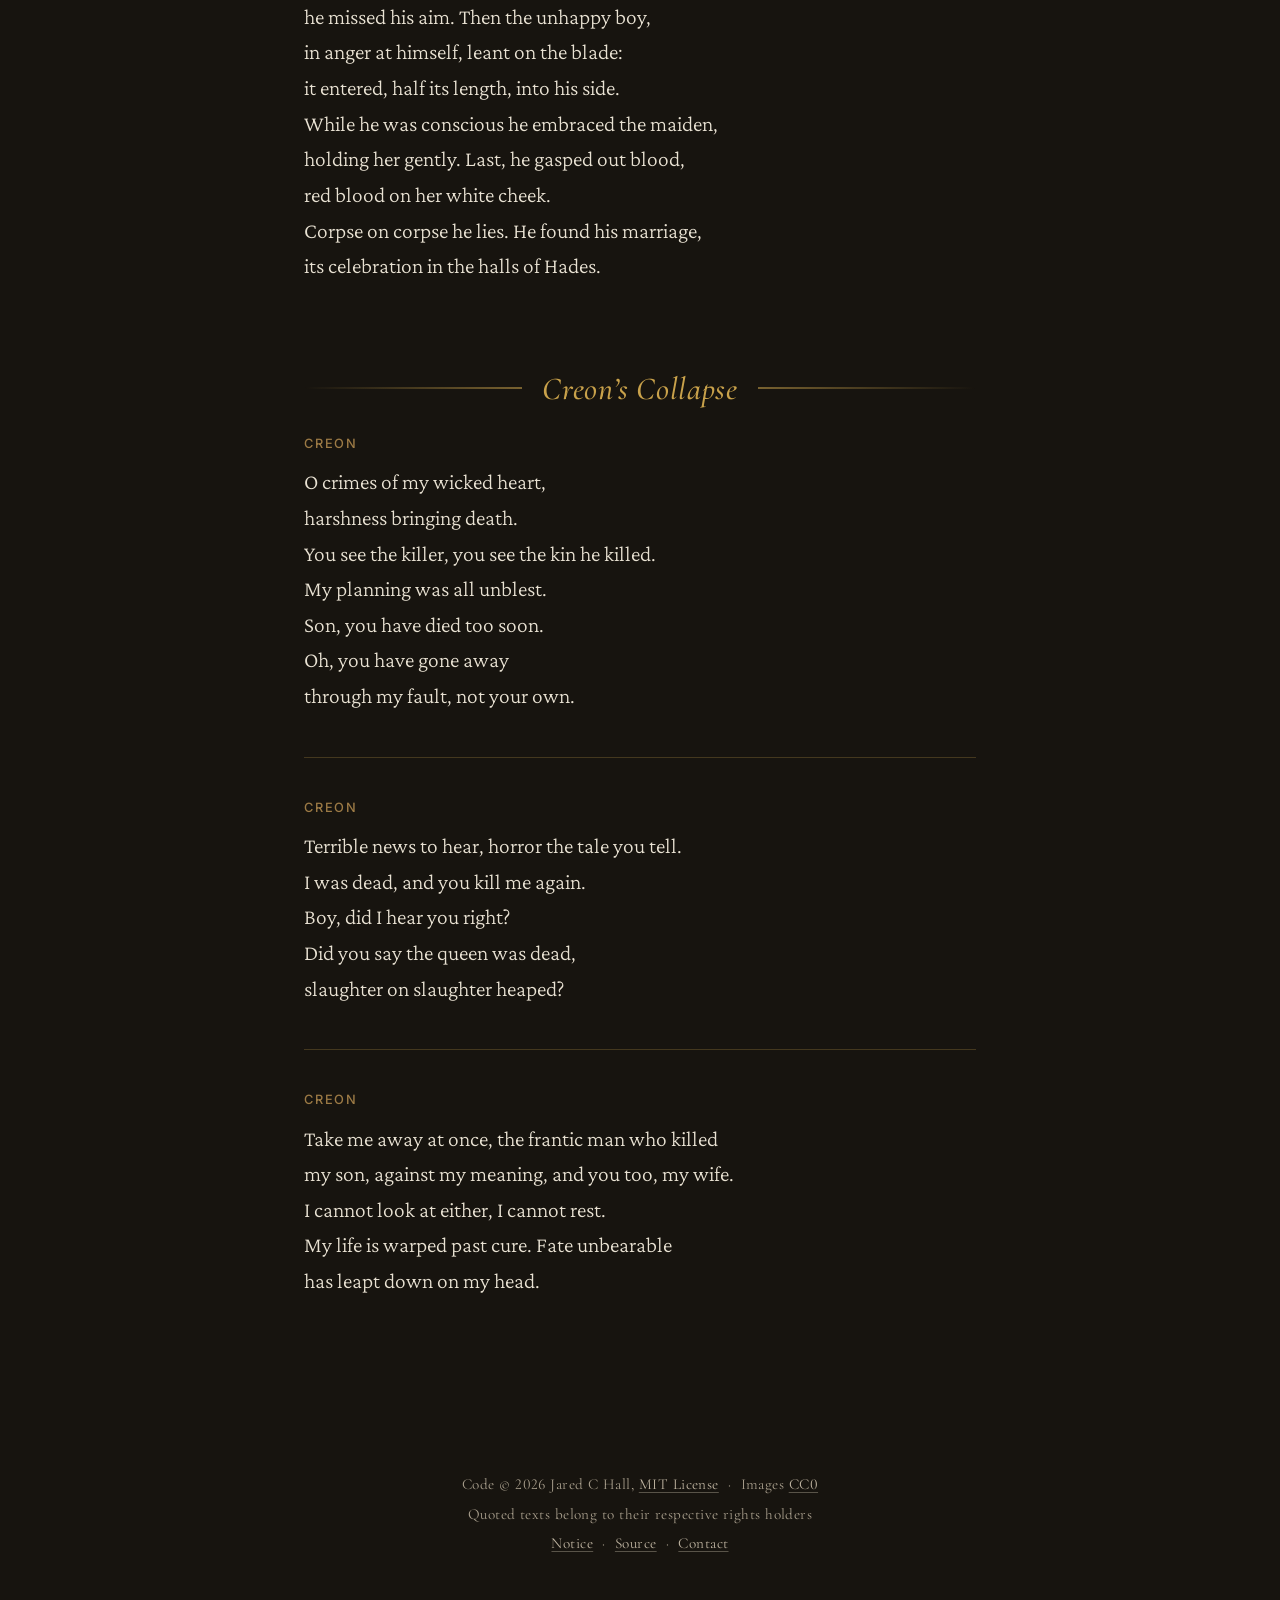
==== commit 506dfbc1: "hosted fonts again and consistent font for passages" ====
--- a/antigone/index.html
+++ b/antigone/index.html
@@ -3,15 +3,23 @@
 <head>
     <meta charset="UTF-8">
     <meta name="viewport" content="width=device-width, initial-scale=1.0">
+
     <title>Antigone</title>
+
     <link rel="icon" href="../favicon-32.png" sizes="32x32" type="image/png">
     <link rel="icon" href="../favicon.svg" type="image/svg+xml">
-    <link href="../fonts/fonts.css" rel="stylesheet">
+
+    <link href="../styles/fonts/crimson-pro/fonts.css" rel="stylesheet">
+    <link href="../styles/fonts/inter/fonts.css" rel="stylesheet">
+    <link href="../styles/fonts/cormorant-garamond/fonts.css" rel="stylesheet">
+
+
     <link href="../styles/colors.css" rel="stylesheet">
-    <link rel="stylesheet" href="../styles/mural.css">
-    <link rel="stylesheet" href="../styles/play.css">
-    <link rel="stylesheet" href="antigone.css">
+    <link href="../styles/mural.css" rel="stylesheet">
+    <link href="../styles/play.css" rel="stylesheet">
+    <link href="antigone.css" rel="stylesheet">
     <link href="../styles/footer.css" rel="stylesheet">
+
     <script type="module" src="../scripts/index.js"></script>
 </head>
 <body>
--- a/styles/fonts/crimson-pro/fonts.css
+++ b/styles/fonts/crimson-pro/fonts.css
@@ -0,0 +1,54 @@
+/* vietnamese */
+@font-face {
+  font-family: 'Crimson Pro';
+  font-style: italic;
+  font-weight: 200 900;
+  font-display: swap;
+  src: url(vietnamese-italic-200-900.woff2) format('woff2');
+  unicode-range: U+0102-0103, U+0110-0111, U+0128-0129, U+0168-0169, U+01A0-01A1, U+01AF-01B0, U+0300-0301, U+0303-0304, U+0308-0309, U+0323, U+0329, U+1EA0-1EF9, U+20AB;
+}
+/* latin-ext */
+@font-face {
+  font-family: 'Crimson Pro';
+  font-style: italic;
+  font-weight: 200 900;
+  font-display: swap;
+  src: url(latin-ext-italic-200-900.woff2) format('woff2');
+  unicode-range: U+0100-02BA, U+02BD-02C5, U+02C7-02CC, U+02CE-02D7, U+02DD-02FF, U+0304, U+0308, U+0329, U+1D00-1DBF, U+1E00-1E9F, U+1EF2-1EFF, U+2020, U+20A0-20AB, U+20AD-20C4, U+2113, U+2C60-2C7F, U+A720-A7FF;
+}
+/* latin */
+@font-face {
+  font-family: 'Crimson Pro';
+  font-style: italic;
+  font-weight: 200 900;
+  font-display: swap;
+  src: url(latin-italic-200-900.woff2) format('woff2');
+  unicode-range: U+0000-00FF, U+0131, U+0152-0153, U+02BB-02BC, U+02C6, U+02DA, U+02DC, U+0304, U+0308, U+0329, U+2000-206F, U+20AC, U+2122, U+2191, U+2193, U+2212, U+2215, U+FEFF, U+FFFD;
+}
+/* vietnamese */
+@font-face {
+  font-family: 'Crimson Pro';
+  font-style: normal;
+  font-weight: 200 900;
+  font-display: swap;
+  src: url(vietnamese-normal-200-900.woff2) format('woff2');
+  unicode-range: U+0102-0103, U+0110-0111, U+0128-0129, U+0168-0169, U+01A0-01A1, U+01AF-01B0, U+0300-0301, U+0303-0304, U+0308-0309, U+0323, U+0329, U+1EA0-1EF9, U+20AB;
+}
+/* latin-ext */
+@font-face {
+  font-family: 'Crimson Pro';
+  font-style: normal;
+  font-weight: 200 900;
+  font-display: swap;
+  src: url(latin-ext-normal-200-900.woff2) format('woff2');
+  unicode-range: U+0100-02BA, U+02BD-02C5, U+02C7-02CC, U+02CE-02D7, U+02DD-02FF, U+0304, U+0308, U+0329, U+1D00-1DBF, U+1E00-1E9F, U+1EF2-1EFF, U+2020, U+20A0-20AB, U+20AD-20C4, U+2113, U+2C60-2C7F, U+A720-A7FF;
+}
+/* latin */
+@font-face {
+  font-family: 'Crimson Pro';
+  font-style: normal;
+  font-weight: 200 900;
+  font-display: swap;
+  src: url(latin-normal-200-900.woff2) format('woff2');
+  unicode-range: U+0000-00FF, U+0131, U+0152-0153, U+02BB-02BC, U+02C6, U+02DA, U+02DC, U+0304, U+0308, U+0329, U+2000-206F, U+20AC, U+2122, U+2191, U+2193, U+2212, U+2215, U+FEFF, U+FFFD;
+}
--- a/styles/fonts/inter/fonts.css
+++ b/styles/fonts/inter/fonts.css
@@ -0,0 +1,126 @@
+/* cyrillic-ext */
+@font-face {
+  font-family: 'Inter';
+  font-style: italic;
+  font-weight: 100 900;
+  font-display: swap;
+  src: url(cyrillic-ext-italic-100-900.woff2) format('woff2');
+  unicode-range: U+0460-052F, U+1C80-1C8A, U+20B4, U+2DE0-2DFF, U+A640-A69F, U+FE2E-FE2F;
+}
+/* cyrillic */
+@font-face {
+  font-family: 'Inter';
+  font-style: italic;
+  font-weight: 100 900;
+  font-display: swap;
+  src: url(cyrillic-italic-100-900.woff2) format('woff2');
+  unicode-range: U+0301, U+0400-045F, U+0490-0491, U+04B0-04B1, U+2116;
+}
+/* greek-ext */
+@font-face {
+  font-family: 'Inter';
+  font-style: italic;
+  font-weight: 100 900;
+  font-display: swap;
+  src: url(greek-ext-italic-100-900.woff2) format('woff2');
+  unicode-range: U+1F00-1FFF;
+}
+/* greek */
+@font-face {
+  font-family: 'Inter';
+  font-style: italic;
+  font-weight: 100 900;
+  font-display: swap;
+  src: url(greek-italic-100-900.woff2) format('woff2');
+  unicode-range: U+0370-0377, U+037A-037F, U+0384-038A, U+038C, U+038E-03A1, U+03A3-03FF;
+}
+/* vietnamese */
+@font-face {
+  font-family: 'Inter';
+  font-style: italic;
+  font-weight: 100 900;
+  font-display: swap;
+  src: url(vietnamese-italic-100-900.woff2) format('woff2');
+  unicode-range: U+0102-0103, U+0110-0111, U+0128-0129, U+0168-0169, U+01A0-01A1, U+01AF-01B0, U+0300-0301, U+0303-0304, U+0308-0309, U+0323, U+0329, U+1EA0-1EF9, U+20AB;
+}
+/* latin-ext */
+@font-face {
+  font-family: 'Inter';
+  font-style: italic;
+  font-weight: 100 900;
+  font-display: swap;
+  src: url(latin-ext-italic-100-900.woff2) format('woff2');
+  unicode-range: U+0100-02BA, U+02BD-02C5, U+02C7-02CC, U+02CE-02D7, U+02DD-02FF, U+0304, U+0308, U+0329, U+1D00-1DBF, U+1E00-1E9F, U+1EF2-1EFF, U+2020, U+20A0-20AB, U+20AD-20C4, U+2113, U+2C60-2C7F, U+A720-A7FF;
+}
+/* latin */
+@font-face {
+  font-family: 'Inter';
+  font-style: italic;
+  font-weight: 100 900;
+  font-display: swap;
+  src: url(latin-italic-100-900.woff2) format('woff2');
+  unicode-range: U+0000-00FF, U+0131, U+0152-0153, U+02BB-02BC, U+02C6, U+02DA, U+02DC, U+0304, U+0308, U+0329, U+2000-206F, U+20AC, U+2122, U+2191, U+2193, U+2212, U+2215, U+FEFF, U+FFFD;
+}
+/* cyrillic-ext */
+@font-face {
+  font-family: 'Inter';
+  font-style: normal;
+  font-weight: 100 900;
+  font-display: swap;
+  src: url(cyrillic-ext-normal-100-900.woff2) format('woff2');
+  unicode-range: U+0460-052F, U+1C80-1C8A, U+20B4, U+2DE0-2DFF, U+A640-A69F, U+FE2E-FE2F;
+}
+/* cyrillic */
+@font-face {
+  font-family: 'Inter';
+  font-style: normal;
+  font-weight: 100 900;
+  font-display: swap;
+  src: url(cyrillic-normal-100-900.woff2) format('woff2');
+  unicode-range: U+0301, U+0400-045F, U+0490-0491, U+04B0-04B1, U+2116;
+}
+/* greek-ext */
+@font-face {
+  font-family: 'Inter';
+  font-style: normal;
+  font-weight: 100 900;
+  font-display: swap;
+  src: url(greek-ext-normal-100-900.woff2) format('woff2');
+  unicode-range: U+1F00-1FFF;
+}
+/* greek */
+@font-face {
+  font-family: 'Inter';
+  font-style: normal;
+  font-weight: 100 900;
+  font-display: swap;
+  src: url(greek-normal-100-900.woff2) format('woff2');
+  unicode-range: U+0370-0377, U+037A-037F, U+0384-038A, U+038C, U+038E-03A1, U+03A3-03FF;
+}
+/* vietnamese */
+@font-face {
+  font-family: 'Inter';
+  font-style: normal;
+  font-weight: 100 900;
+  font-display: swap;
+  src: url(vietnamese-normal-100-900.woff2) format('woff2');
+  unicode-range: U+0102-0103, U+0110-0111, U+0128-0129, U+0168-0169, U+01A0-01A1, U+01AF-01B0, U+0300-0301, U+0303-0304, U+0308-0309, U+0323, U+0329, U+1EA0-1EF9, U+20AB;
+}
+/* latin-ext */
+@font-face {
+  font-family: 'Inter';
+  font-style: normal;
+  font-weight: 100 900;
+  font-display: swap;
+  src: url(latin-ext-normal-100-900.woff2) format('woff2');
+  unicode-range: U+0100-02BA, U+02BD-02C5, U+02C7-02CC, U+02CE-02D7, U+02DD-02FF, U+0304, U+0308, U+0329, U+1D00-1DBF, U+1E00-1E9F, U+1EF2-1EFF, U+2020, U+20A0-20AB, U+20AD-20C4, U+2113, U+2C60-2C7F, U+A720-A7FF;
+}
+/* latin */
+@font-face {
+  font-family: 'Inter';
+  font-style: normal;
+  font-weight: 100 900;
+  font-display: swap;
+  src: url(latin-normal-100-900.woff2) format('woff2');
+  unicode-range: U+0000-00FF, U+0131, U+0152-0153, U+02BB-02BC, U+02C6, U+02DA, U+02DC, U+0304, U+0308, U+0329, U+2000-206F, U+20AC, U+2122, U+2191, U+2193, U+2212, U+2215, U+FEFF, U+FFFD;
+}
--- a/styles/fonts/cormorant-garamond/fonts.css
+++ b/styles/fonts/cormorant-garamond/fonts.css
@@ -0,0 +1,90 @@
+/* cyrillic-ext */
+@font-face {
+  font-family: 'Cormorant Garamond';
+  font-style: italic;
+  font-weight: 300 700;
+  font-display: swap;
+  src: url(cyrillic-ext-italic-300-700.woff2) format('woff2');
+  unicode-range: U+0460-052F, U+1C80-1C8A, U+20B4, U+2DE0-2DFF, U+A640-A69F, U+FE2E-FE2F;
+}
+/* cyrillic */
+@font-face {
+  font-family: 'Cormorant Garamond';
+  font-style: italic;
+  font-weight: 300 700;
+  font-display: swap;
+  src: url(cyrillic-italic-300-700.woff2) format('woff2');
+  unicode-range: U+0301, U+0400-045F, U+0490-0491, U+04B0-04B1, U+2116;
+}
+/* vietnamese */
+@font-face {
+  font-family: 'Cormorant Garamond';
+  font-style: italic;
+  font-weight: 300 700;
+  font-display: swap;
+  src: url(vietnamese-italic-300-700.woff2) format('woff2');
+  unicode-range: U+0102-0103, U+0110-0111, U+0128-0129, U+0168-0169, U+01A0-01A1, U+01AF-01B0, U+0300-0301, U+0303-0304, U+0308-0309, U+0323, U+0329, U+1EA0-1EF9, U+20AB;
+}
+/* latin-ext */
+@font-face {
+  font-family: 'Cormorant Garamond';
+  font-style: italic;
+  font-weight: 300 700;
+  font-display: swap;
+  src: url(latin-ext-italic-300-700.woff2) format('woff2');
+  unicode-range: U+0100-02BA, U+02BD-02C5, U+02C7-02CC, U+02CE-02D7, U+02DD-02FF, U+0304, U+0308, U+0329, U+1D00-1DBF, U+1E00-1E9F, U+1EF2-1EFF, U+2020, U+20A0-20AB, U+20AD-20C4, U+2113, U+2C60-2C7F, U+A720-A7FF;
+}
+/* latin */
+@font-face {
+  font-family: 'Cormorant Garamond';
+  font-style: italic;
+  font-weight: 300 700;
+  font-display: swap;
+  src: url(latin-italic-300-700.woff2) format('woff2');
+  unicode-range: U+0000-00FF, U+0131, U+0152-0153, U+02BB-02BC, U+02C6, U+02DA, U+02DC, U+0304, U+0308, U+0329, U+2000-206F, U+20AC, U+2122, U+2191, U+2193, U+2212, U+2215, U+FEFF, U+FFFD;
+}
+/* cyrillic-ext */
+@font-face {
+  font-family: 'Cormorant Garamond';
+  font-style: normal;
+  font-weight: 300 700;
+  font-display: swap;
+  src: url(cyrillic-ext-normal-300-700.woff2) format('woff2');
+  unicode-range: U+0460-052F, U+1C80-1C8A, U+20B4, U+2DE0-2DFF, U+A640-A69F, U+FE2E-FE2F;
+}
+/* cyrillic */
+@font-face {
+  font-family: 'Cormorant Garamond';
+  font-style: normal;
+  font-weight: 300 700;
+  font-display: swap;
+  src: url(cyrillic-normal-300-700.woff2) format('woff2');
+  unicode-range: U+0301, U+0400-045F, U+0490-0491, U+04B0-04B1, U+2116;
+}
+/* vietnamese */
+@font-face {
+  font-family: 'Cormorant Garamond';
+  font-style: normal;
+  font-weight: 300 700;
+  font-display: swap;
+  src: url(vietnamese-normal-300-700.woff2) format('woff2');
+  unicode-range: U+0102-0103, U+0110-0111, U+0128-0129, U+0168-0169, U+01A0-01A1, U+01AF-01B0, U+0300-0301, U+0303-0304, U+0308-0309, U+0323, U+0329, U+1EA0-1EF9, U+20AB;
+}
+/* latin-ext */
+@font-face {
+  font-family: 'Cormorant Garamond';
+  font-style: normal;
+  font-weight: 300 700;
+  font-display: swap;
+  src: url(latin-ext-normal-300-700.woff2) format('woff2');
+  unicode-range: U+0100-02BA, U+02BD-02C5, U+02C7-02CC, U+02CE-02D7, U+02DD-02FF, U+0304, U+0308, U+0329, U+1D00-1DBF, U+1E00-1E9F, U+1EF2-1EFF, U+2020, U+20A0-20AB, U+20AD-20C4, U+2113, U+2C60-2C7F, U+A720-A7FF;
+}
+/* latin */
+@font-face {
+  font-family: 'Cormorant Garamond';
+  font-style: normal;
+  font-weight: 300 700;
+  font-display: swap;
+  src: url(latin-normal-300-700.woff2) format('woff2');
+  unicode-range: U+0000-00FF, U+0131, U+0152-0153, U+02BB-02BC, U+02C6, U+02DA, U+02DC, U+0304, U+0308, U+0329, U+2000-206F, U+20AC, U+2122, U+2191, U+2193, U+2212, U+2215, U+FEFF, U+FFFD;
+}
--- a/styles/colors.css
+++ b/styles/colors.css
@@ -12,8 +12,10 @@
     --black:        #000000;
     --abyss:        #060e1a;
     --winedark-sea: #081223;
+    --forest-shade: #0a130d;
     --nightfall:    #0e0a16;
     --deep-sea:     #0b1a2e;
+    --greenwood:    #0f1c14;
     --charcoal:     #111111;
     --lamp-black:   #17140f;
     --dusk:         #1b1428;
@@ -41,4 +43,5 @@
     --cinnamon:     #d08850;
     --myrtle:       #8fae7c;
     --cornflower:   #8ea6da;
+    --rose:         #d4948a;
 }
--- a/styles/mural.css
+++ b/styles/mural.css
@@ -29,13 +29,24 @@
     --heading-rule:       color-mix(in srgb, var(--sandstone) 50%, transparent);
     --heading-rule-short: 8.75rem;  /* 140px: the single line on narrow screens */
 
-    /* Type roles: faces named for the job they do. Families only, from
-       fonts.css; each use site adds its own generic fallback. mural.css
-       applies only --font-text, to <body>; which element wears which role
-       is the mural's call. Stoa defaults; each mural overrides these. */
-    --font-text:    'Cormorant Garamond';  /* reading face: body and excerpts */
-    --font-display: 'Cormorant Garamond';  /* title and passage headings */
-    --font-label:   'Inter';               /* eyebrow, byline, translator, speakers */
+    /* Faces, one per element. Each is a whole stack, generic family
+       included, so a use site adds nothing after it. Families come
+       from fonts.css. mural.css applies all of these; play.css applies
+       --font-speaker. Stoa defaults; each mural overrides these. */
+    --font-title:           "IM Fell English", serif;
+    --font-author:          "Inter", sans-serif;
+    --font-translator:      "Inter", sans-serif;
+    --font-passage-heading: "IM Fell English", serif;
+    --font-passage:         "Crimson Pro", serif;  /* body and excerpts */
+    --font-stoa-link:       "Inter", sans-serif;
+
+    /* The stoa link. Its face is --font-stoa-link, above. Its ink is the
+       color on hover and focus; at rest the link shows it at 60%. The
+       default names --ink-bright, which the mural defines; a mural
+       without one must set --stoa-link-ink itself. */
+    --stoa-link-ink: var(--ivory);
+    --stoa-link-ink-hover: var(--sandstone);
+
 
     /* Scene ground: what shows when no image has loaded. Give opaque
        colors: the overlay applies its own transparency. Neutral
@@ -82,7 +93,7 @@
     margin: 0;
     min-height: 100vh;
     background: var(--scene-ground);
-    font-family: var(--font-text), serif;
+    font-family: var(--font-passage);
 }
 
 /* ============================================================
@@ -153,18 +164,50 @@
        <p class="author">…</p>
        <p class="translator">…</p>
    </header>
-   Each mural sets the type, colors, and spacing between the lines,
-   and draws any ornament in CSS rather than adding elements. */
+   The eyebrow is set in full below. The title, author, and translator
+   lines are sized, tracked, and spaced here, the same on every mural,
+   and take their faces from --font-title, --font-author, and
+   --font-translator. A mural sets only how each line is drawn in its
+   face (weight, italic, small caps or capitals) and its color, and
+   draws any ornament in CSS rather than adding elements. The header
+   ends with no trailing margin, so --space-after-header is the whole
+   gap below it. */
 
 .title-block {
     text-align: center;
 }
 
+/* clamp() carries the narrow-screen size: no breakpoint rule needed. */
+.work-title {
+    font-family: var(--font-title);
+    font-size: clamp(2.75rem, 7vw, 4.2rem);
+    line-height: 1.1;
+    letter-spacing: 0.04em;
+    margin-bottom: 0.9rem;
+    text-shadow: 0 2px 24px color-mix(in srgb, var(--black) 80%, transparent);
+}
+
+.author {
+    font-family: var(--font-author);
+    font-size: 1.3rem;
+    letter-spacing: 0.08em;
+}
+
+/* The gap sits above the translator rather than below the author, so a
+   mural without one ends its header on the author line, nothing trailing. */
+.translator {
+    font-family: var(--font-translator);
+    font-size: 0.8rem;
+    letter-spacing: 0.08em;
+    margin-top: 0.45rem;
+}
+
 /* ============================================================
    STOA LINK (eyebrow above the title, back to the landing page)
    ============================================================ */
 
-/* Each mural sets the face, size, spacing, and colors.
+/* Set here in full, so the way back looks and sits the same on every
+   mural. A mural changes only --font-stoa-link and --stoa-link-ink.
    Markup: <nav class="stoa-eyebrow" aria-label="Site">
              <a class="stoa-link" href="../index.html">Storied Stoa</a>
            </nav> */
@@ -173,16 +216,27 @@
 .stoa-eyebrow {
     display: flex;
     justify-content: center;
+    margin-bottom: 1.75rem;
 }
 
 .stoa-link {
     display: inline-flex;
     align-items: center;
     gap: 0.6em;
+    font-family: var(--font-stoa-link);
+    font-size: 0.7rem;
     line-height: 1;
+    letter-spacing: 0.2em;
+    text-transform: uppercase;
     text-decoration: none;
+    color: var(--stoa-link-ink);
     transition: color 0.3s ease;
     -webkit-tap-highlight-color: transparent;
+}
+
+.stoa-link:hover,
+.stoa-link:focus-visible {
+    color: var(--stoa-link-ink-hover);
 }
 
 /* The arrow: an SVG used as a mask over the link's own color, so it
@@ -221,8 +275,9 @@
      to continue the previous passage under the same title.
    - Inside an excerpt the markup is the mural's own: paragraphs and verse
      for a novel; for a play, the speakers and lines that play.css lays
-     out. So are the headings'
-     type and color, and the look of the dividers. The gaps between blocks
+     out. Excerpts inherit --font-passage from <body>. The headings take
+     --font-passage-heading here; their size, weight, and color are the
+     mural's, and so is the look of the dividers. The gaps between blocks
      are set here, from the --space-* tokens, and so are the heading's
      hairlines and how they stack on narrow screens. A mural's header
      should end with no trailing margin, so --space-after-header is the
@@ -246,6 +301,7 @@
 
 /* A jumped-to heading lands where the eyebrow sits at the top of the page. */
 .passage-heading {
+    font-family: var(--font-passage-heading);
     margin: 0 0 var(--space-after-heading);
     scroll-margin-top: var(--frame-top);
 }
--- a/styles/play.css
+++ b/styles/play.css
@@ -12,6 +12,7 @@
        :root value. Give a finished color. Neutral default; each
        mural overrides it. */
     --speaker-ink: var(--limestone);
+    --font-speaker: "Inter";
 
     /* Exchanges: the speaker column beside each line. Wide enough for
        the play's longest name at the mural's label size. */
@@ -58,6 +59,7 @@
 
 .speaker {
     margin: var(--space-around-speaker) 0;
+    font-family: var(--font-speaker), sans-serif;
 }
 
 /* No gap above the excerpt's first name, whether or not a song opens it. */
@@ -69,6 +71,7 @@
 .speaker,
 .speaker-inline {
     color: var(--speaker-ink);
+    font-family: var(--font-speaker), sans-serif;
 }
 
 /* pre-line: breaks kept, runs of spaces (and source indentation) collapsed. */
--- a/antigone/antigone.css
+++ b/antigone/antigone.css
@@ -6,17 +6,23 @@
     /* Default Background */
     --scene-ground: var(--lamp-black);
 
-    /* Type roles (see mural.css) */
-    --font-text:    "Cormorant Garamond";
-    --font-display: "Cormorant Garamond";
-    --font-label:   "Inter";
+    /* Faces (see mural.css; --font-speaker, play.css) */
+    --font-title:           'Cormorant Garamond', serif;
+    --font-author:          "Inter", sans-serif;
+    --font-translator:      "Inter", sans-serif;
+    --font-passage-heading: 'Cormorant Garamond', serif;
+    --font-passage:         "Crimson Pro", serif;
+    --font-speaker:         "Inter", sans-serif;
 
     /* Colors come from colors.css. --gold, used directly, sets the author
-       line and passage headings; the stoa link brightens to it on hover. */
+       line and passage headings. */
 
     /* Ink */
-    --ink:       var(--parchment);  /* base text, title, and lines; headings brighten to it on hover */
-    --ink-dim:   var(--sandstone);  /* stoa link at rest and translator line */
+    --ink:       var(--parchment);  /* base text, and lines; headings brighten to it on hover */
+    --ink-dim:   var(--sandstone);  /* translator line */
+    --ink-bright:   var(--ivory);   /* title */
+
+    /* No --ink-bright here: the title is in --ink, so the stoa link is too. */
     --footer-link-hover: var(--gold);
 
     /* Speaker names (see play.css) */
@@ -50,52 +56,22 @@
    TITLE BLOCK
    ============================================================ */
 
-/* Position, centering, and the gap below come from mural.css; type and
-   spacing between the lines live here. */
+/* Layout, faces, sizes, tracking, and spacing come from mural.css;
+   style and color live here. */
 
-/* Dim at rest: the gold caps belong to the author line below the title. */
-.stoa-eyebrow {
-    margin-bottom: 1.75rem;
+.work-title {
+    font-weight: 500;
+    font-style: italic;
+    color: var(--ink-bright);
 }
 
-.stoa-link {
-    font-family: var(--font-label), sans-serif;
-    font-size: 0.7rem;
-    letter-spacing: 0.2em;
+.author {
     text-transform: uppercase;
-    color: var(--ink-dim);
-}
-
-.stoa-link:hover,
-.stoa-link:focus-visible {
     color: var(--gold);
 }
 
-.work-title {
-    font-family: var(--font-display), serif;
-    font-weight: 500;
-    font-style: italic;
-    font-size: clamp(2.75rem, 6vw, 4rem);
-    letter-spacing: 0.02em;
-    margin: 0 0 0.75rem;
-    color: var(--ink);
-}
-
-.author {
-    font-family: var(--font-label), sans-serif;
-    font-size: 0.95rem;
-    letter-spacing: 0.12em;
-    text-transform: uppercase;
-    color: var(--gold);
-    margin: 0 0 0.4rem;
-}
-
 .translator {
-    font-family: var(--font-label), sans-serif;
-    font-size: 0.8rem;
-    letter-spacing: 0.08em;
     color: var(--ink-dim);
-    margin: 0;
 }
 
 /* ============================================================
@@ -106,11 +82,10 @@
    so do the hairlines around each heading and their narrow-screen stack. */
 
 .passage-heading {
-    font-family: var(--font-display), serif;
+    font-weight: 500;
+    font-size: 2rem;
+    letter-spacing: 0.02em;
     font-style: italic;
-    font-weight: 500;
-    font-size: 1.8rem;
-    letter-spacing: 0.02em;
     color: var(--gold);
 }
 
@@ -131,21 +106,21 @@
    SPEECHES AND EXCHANGES
    ============================================================ */
 
-/* Layout, rhythm, line breaks, and the narrow-screen stack come from
-   play.css; type and colors live here. */
+/* Layout, rhythm, line breaks, the speaker face, and the narrow-screen
+   stack come from play.css; sizes and colors live here. */
 
 .speaker {
-    font-family: var(--font-label), sans-serif;
-    font-size: 0.85rem;
+    font-size: 0.8rem;
     letter-spacing: 0.14em;
     text-transform: uppercase;
+    font-weight: 500;
 }
 
 .speaker-inline {
-    font-family: var(--font-label), sans-serif;
-    font-size: 0.75rem;
+    font-size: 0.72rem;
     letter-spacing: 0.12em;
     text-transform: uppercase;
+    font-weight: 500;
 }
 
 .speaker--antigone { --speaker-ink: var(--antigone); }
@@ -154,12 +129,13 @@
 .line {
     font-size: 1.35rem;
     line-height: 1.65;
-    font-weight: 400;
+    font-weight: 300;
     color: var(--ink);
 }
 
 .line-inline {
-    font-size: 1.25rem;
+    font-size: 1.15rem;
     line-height: 1.55;
+    font-weight: 300;
     color: var(--ink);
 }
--- a/styles/footer.css
+++ b/styles/footer.css
@@ -1,36 +1,17 @@
 /* ============================================================
    FOOTER — the colophon every page of the Stoa shares: who
    holds what, and where the source lives.
-   Load right after colors.css, before the page's other sheets,
-   so their :root can override the tokens below.
+   Load after colors.css, anywhere among the page's sheets: the
+   defaults below sit on :where(:root), which has no specificity,
+   so a page's own :root overrides them whatever the load order.
    ============================================================ */
 
-:root {
-    /* Type role: a family from fonts.css; the use site adds the
-       generic fallback. Upright: small italics read poorly on a
-       dark ground. */
+:where(:root) {
     --font-footer: 'Cormorant Garamond';
-
-    /* Neutral defaults from colors.css; each page overrides what it
-       needs. Give finished colors. */
     --footer-ink:        var(--sandstone);  /* text and separators */
     --footer-link:       var(--flax);       /* links at rest */
     --footer-link-hover: var(--parchment);  /* links on hover and focus */
 }
-
-/* Markup, after .content and before </body>:
-   <footer class="page-footer">
-       <p class="footer-line footer-line--terms">
-           <span class="footer-item">…</span>
-           …
-       </p>
-       <p class="footer-line">
-           <span class="footer-item"><a href="…">…</a></span>
-           …
-       </p>
-   </footer>
-   The landing page opens it with
-   <p class="footer-note">More murals forthcoming.</p> */
 
 /* Above the fixed scene layers (z-index 0 and 1), level with .content. */
 .page-footer {
@@ -44,12 +25,6 @@
     letter-spacing: 0.03em;
     color: var(--footer-ink);
     font-variant-numeric: lining-nums;
-}
-
-.footer-note {
-    font-style: italic;
-    font-size: 1rem;
-    margin-bottom: 1rem;
 }
 
 /* Flex, so a line breaks between items rather than mid-item (unless one
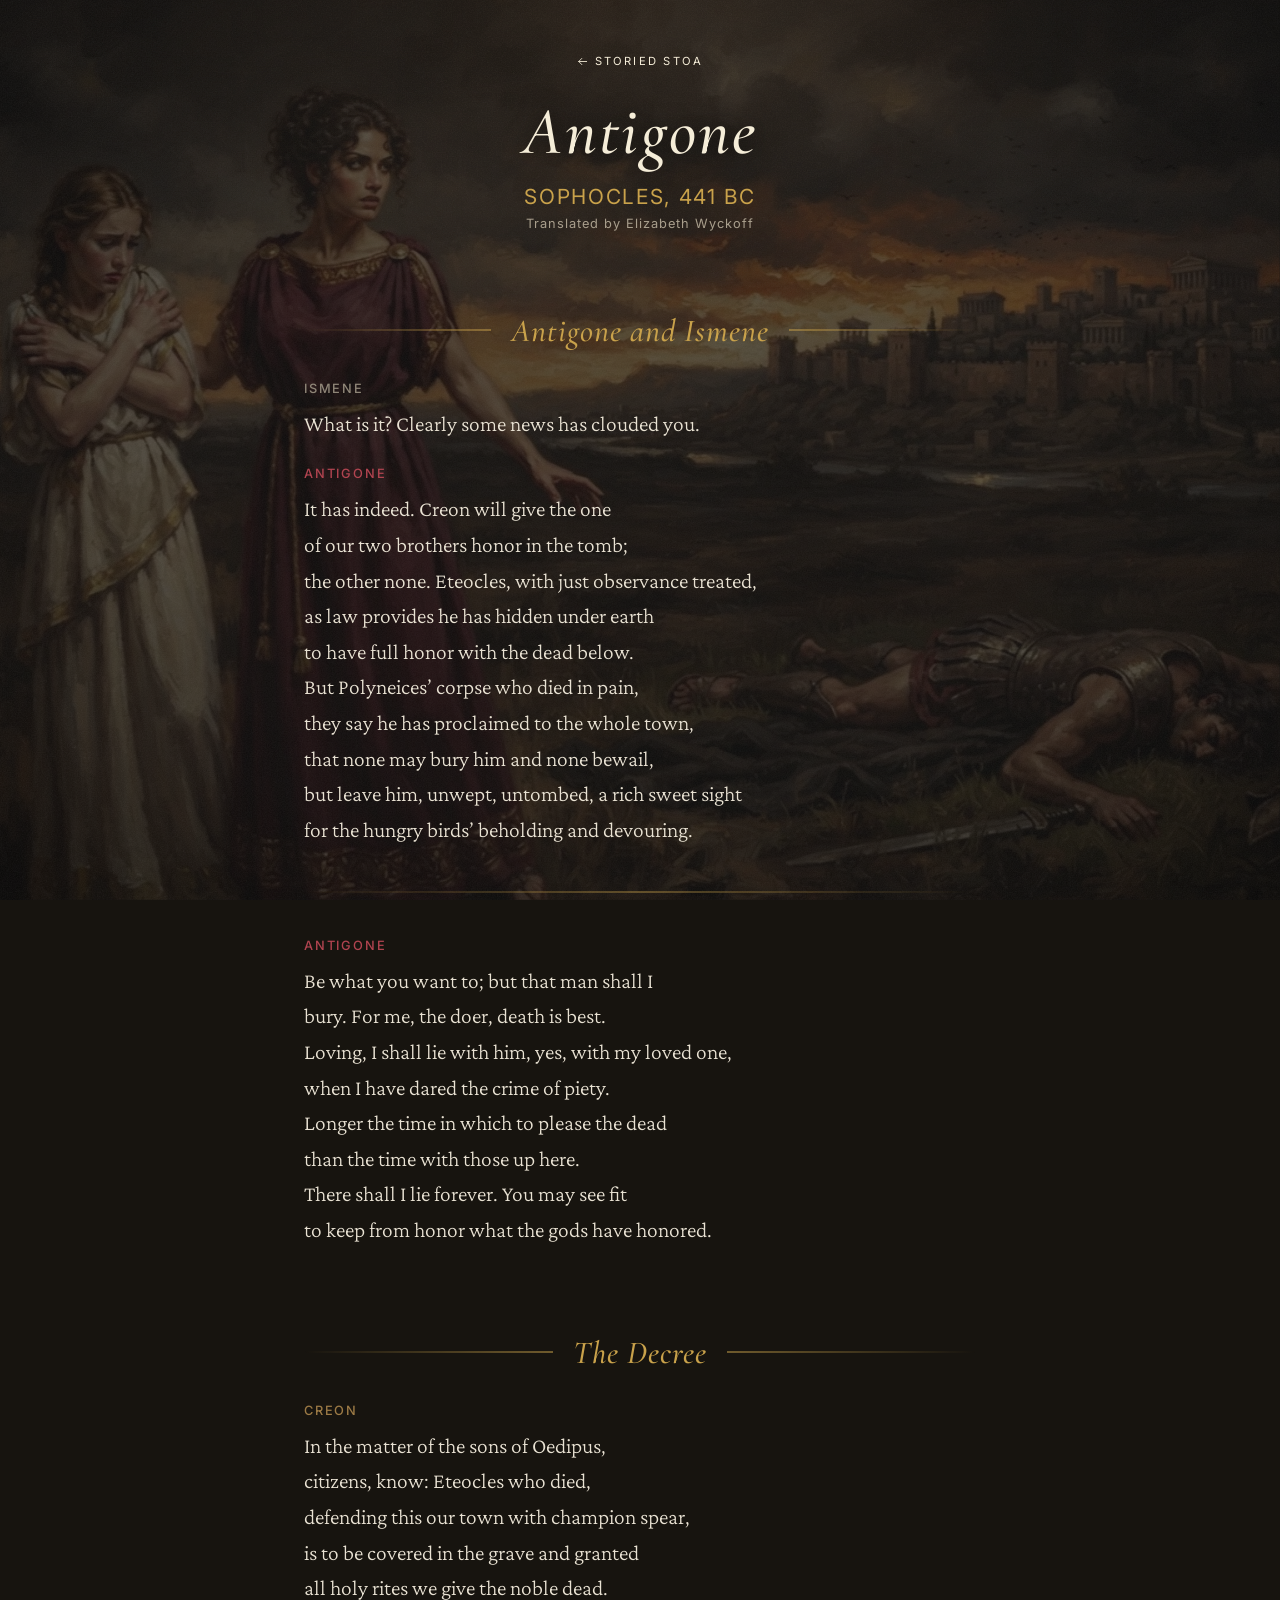
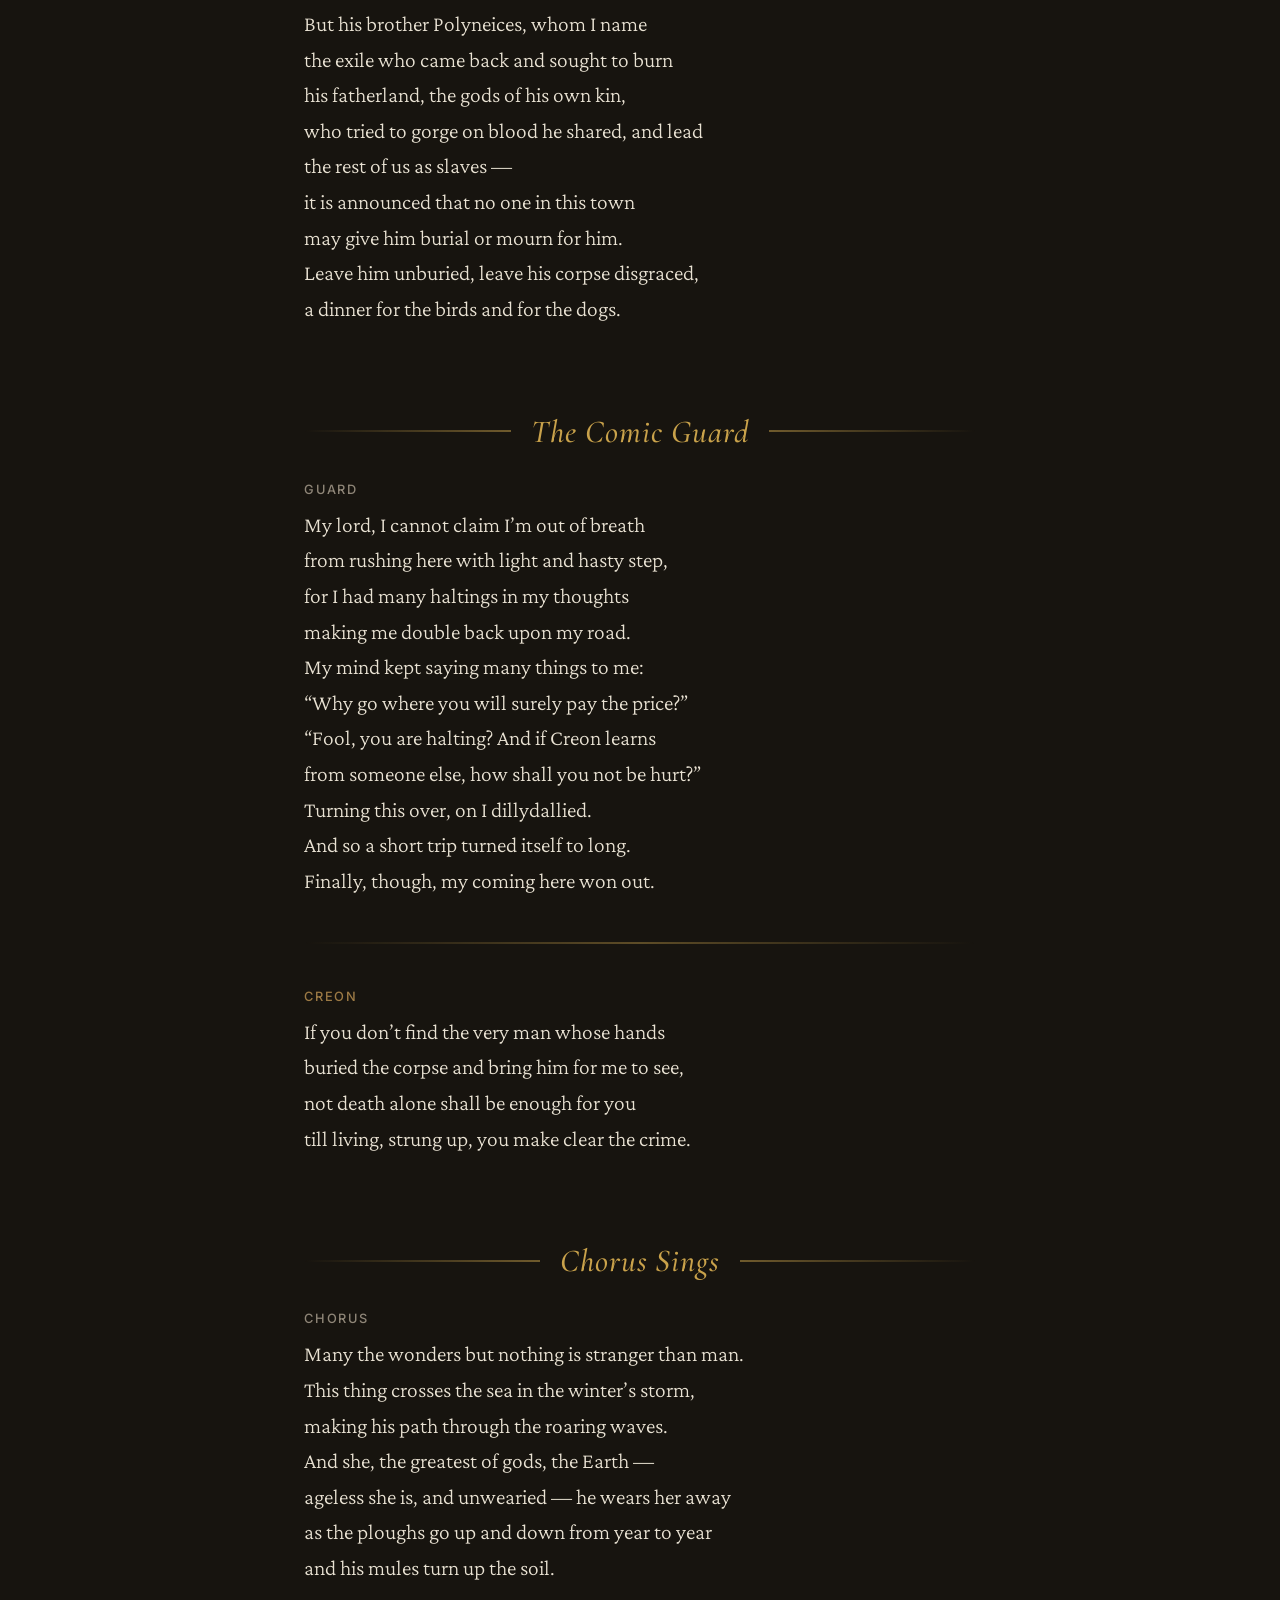
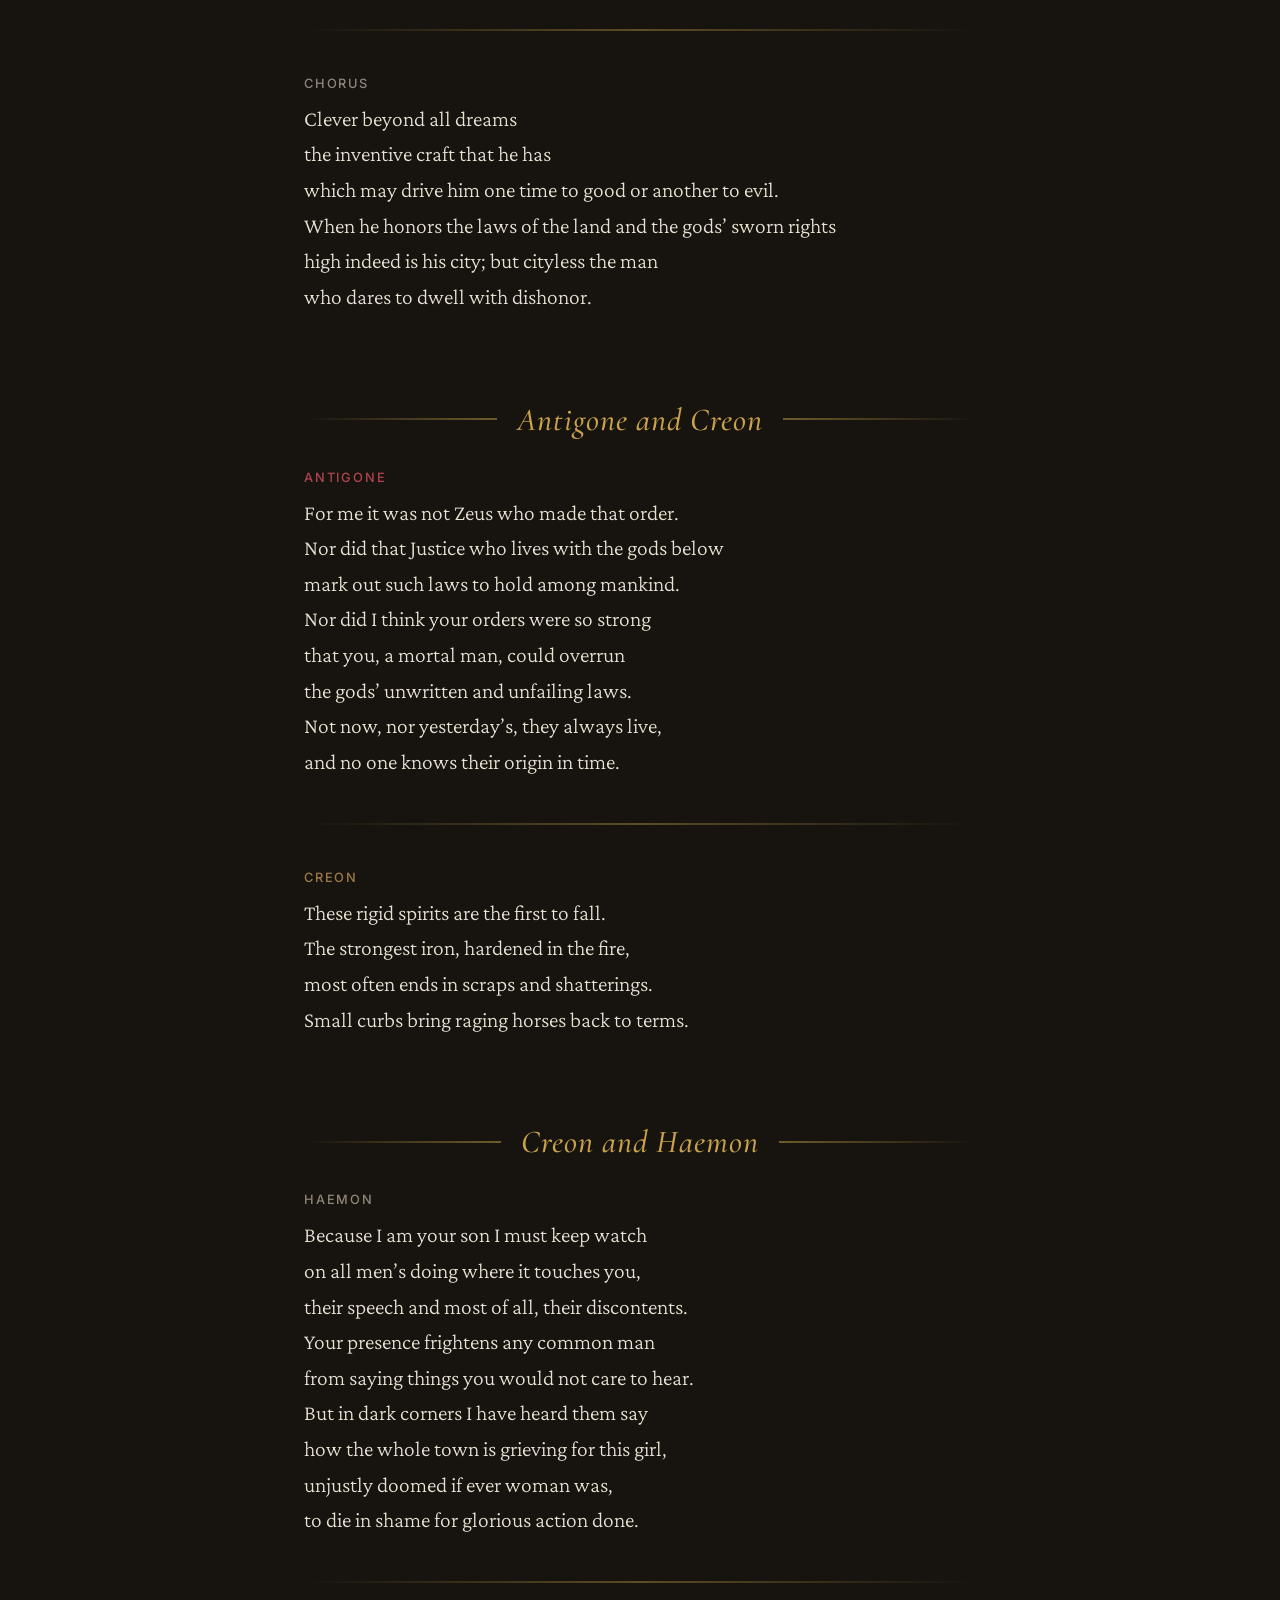
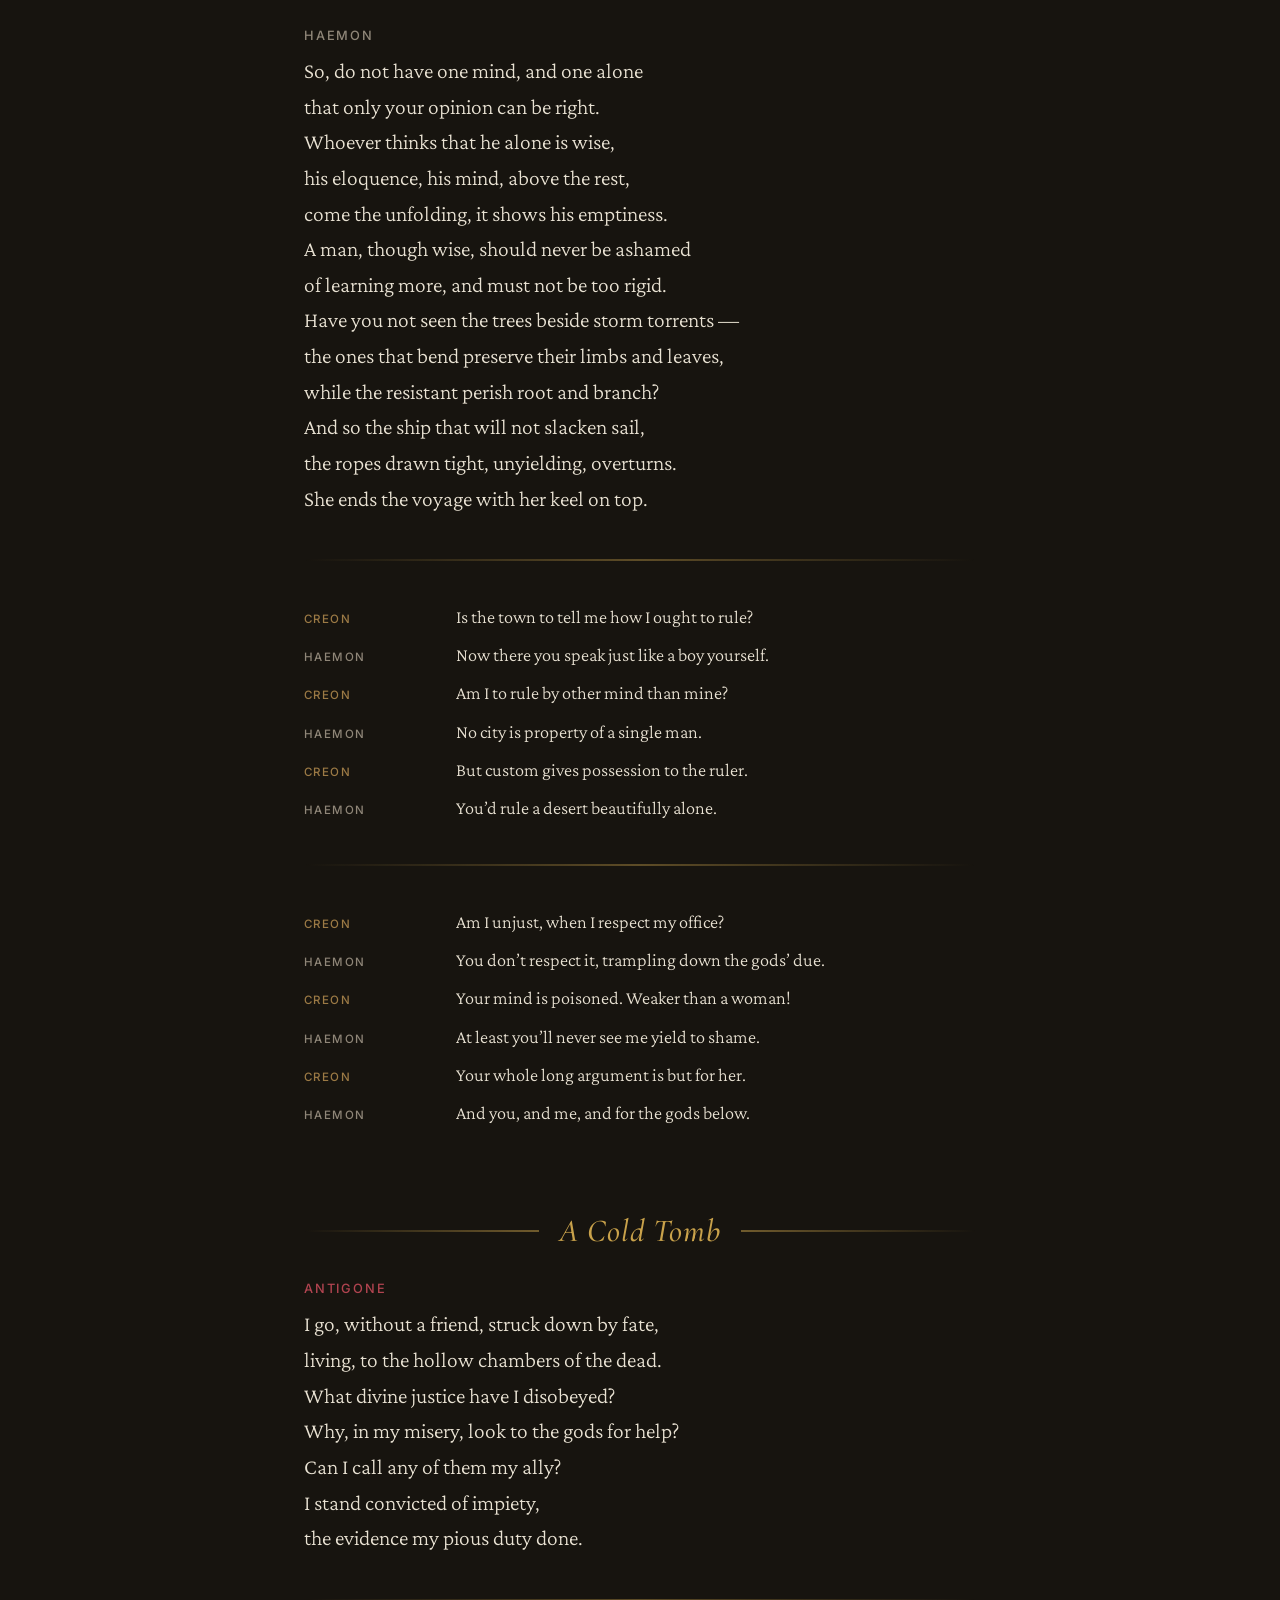
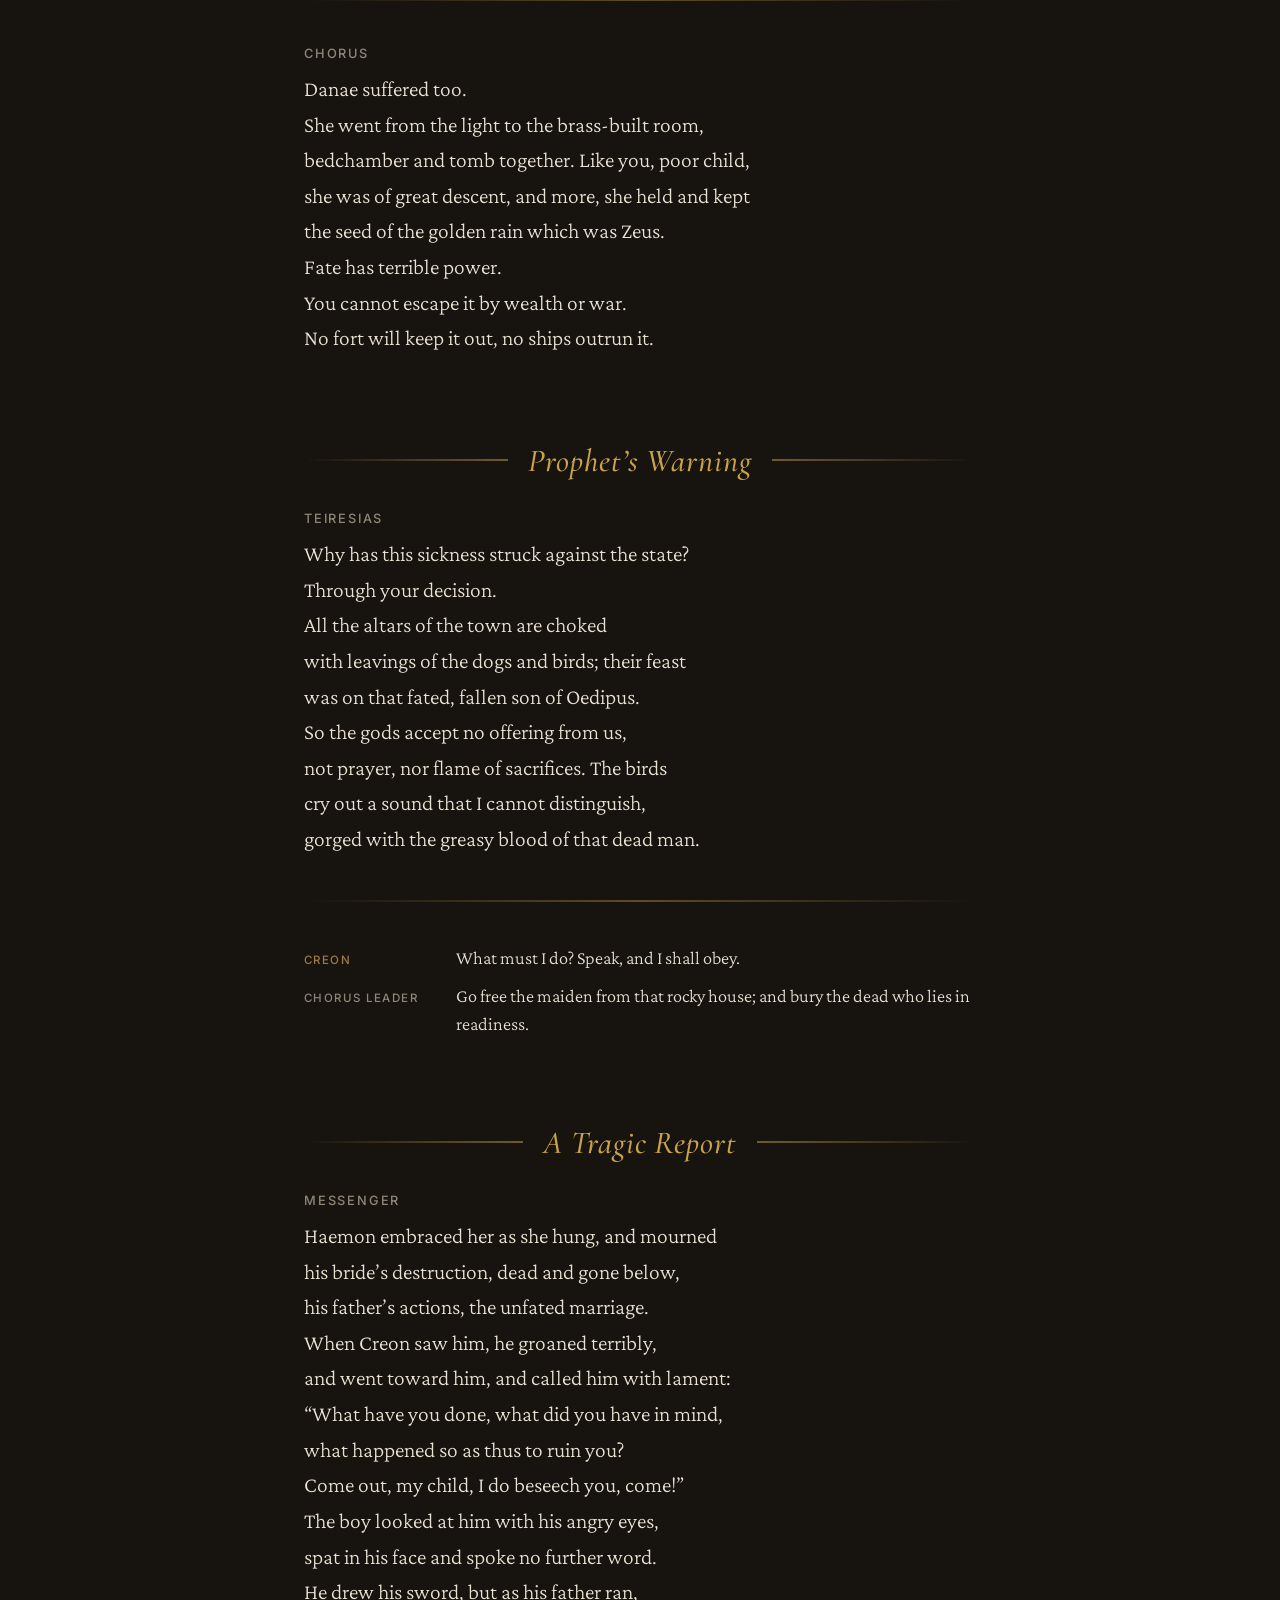
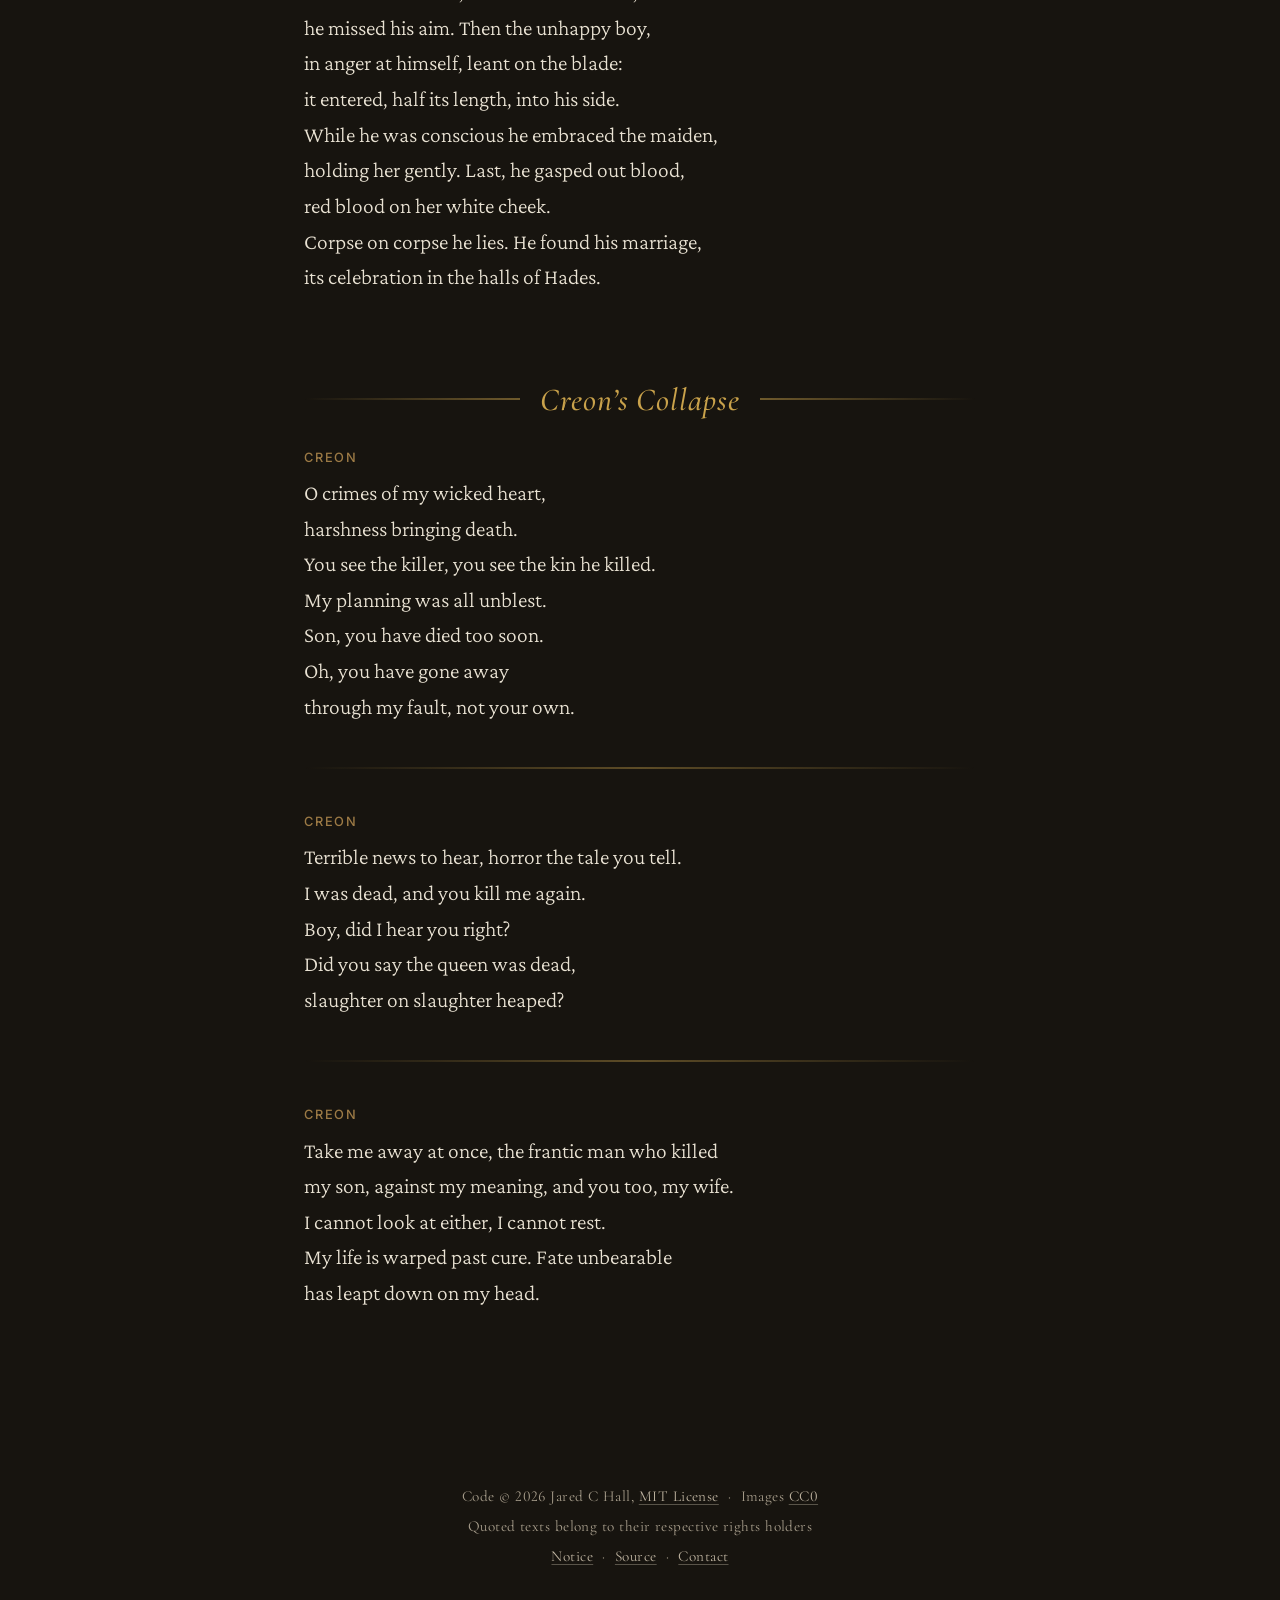
==== commit 522a03d3: "extract director.css and remove vars that match defaults" ====
--- a/antigone/index.html
+++ b/antigone/index.html
@@ -15,6 +15,7 @@
 
 
     <link href="../styles/colors.css" rel="stylesheet">
+    <link href="../styles/director.css" rel="stylesheet">
     <link href="../styles/mural.css" rel="stylesheet">
     <link href="../styles/play.css" rel="stylesheet">
     <link href="antigone.css" rel="stylesheet">
--- a/styles/director.css
+++ b/styles/director.css
@@ -0,0 +1,184 @@
+
+:root {
+    /* Scene ground: what shows when no image has loaded. Give opaque
+       colors: the overlay applies its own transparency. Neutral
+       defaults from colors.css; each mural overrides what it needs. */
+    --scene-ground:   var(--charcoal);      /* page background */
+    --scene-tint:     var(--charcoal);      /* overlay wash, at 70% */
+    --scene-glow:     var(--umber);         /* warm light from the top, at 25% */
+    --scene-vignette: var(--black);         /* darkened edges, at 45% */
+
+    /* Gallery toggle palette. Give opaque colors: the button applies its
+       own transparency. Neutral defaults; each mural overrides these. */
+    --toggle-ground:     var(--charcoal);   /* fill behind the glyph */
+    --toggle-line:       var(--sandstone);  /* ring */
+    --toggle-ink:        var(--limestone);  /* glyph at rest */
+    --toggle-ink-hover:  var(--parchment);  /* glyph on hover */
+}
+
+body {
+    background: var(--scene-ground);
+}
+
+/* ============================================================
+   SCENE / BACKGROUND LAYERS
+   ============================================================ */
+
+.scene-layer {
+    position: fixed;
+    top: 0; left: 0;
+    width: 100%;
+    height: 100lvh;
+    z-index: 0;
+    pointer-events: none;
+    transition: opacity 1.25s ease-in-out; /* the script reads this as the crossfade length */
+}
+
+.scene-layer img {
+    display: block;
+    width: 100%;
+    height: 100%;
+    object-fit: cover;        /* like background-size: cover */
+    object-position: center;  /* like background-position */
+}
+
+.scene-layer.hidden {
+    opacity: 0;
+}
+
+/* Colors come from the --scene-* tokens on :root. */
+.scene-overlay {
+    position: fixed;
+    top: 0; left: 0;
+    width: 100%;
+    height: 100lvh;
+    z-index: 1;
+    pointer-events: none;
+    transition: opacity 0.7s ease;
+    background:
+            url("data:image/svg+xml,%3Csvg xmlns='http://www.w3.org/2000/svg' width='200' height='200'%3E%3Cfilter id='n'%3E%3CfeTurbulence type='fractalNoise' baseFrequency='.8' numOctaves='3' stitchTiles='stitch'/%3E%3CfeColorMatrix type='saturate' values='0'/%3E%3C/filter%3E%3Crect width='100%25' height='100%25' filter='url(%23n)' opacity='.07'/%3E%3C/svg%3E"),
+            radial-gradient(ellipse 70% 50% at 50% 0%, color-mix(in srgb, var(--scene-glow) 25%, transparent) 0%, transparent 70%),
+            radial-gradient(ellipse at center, transparent 55%, color-mix(in srgb, var(--scene-vignette) 45%, transparent) 100%),
+            color-mix(in srgb, var(--scene-tint) 70%, transparent);
+}
+
+/* ============================================================
+   GALLERY BUTTONS (toggle and pause; the script inserts both)
+   ============================================================ */
+
+/* Colors come from the --toggle-* tokens on :root. */
+#gallery-toggle,
+#gallery-pause {
+    position: fixed;
+    bottom: 32px;
+    right: 36px;
+    z-index: 10;
+    background: color-mix(in srgb, var(--toggle-ground) 55%, transparent);
+    border: 1px solid color-mix(in srgb, var(--toggle-line) 28%, transparent);
+    border-radius: 50%;
+    color: var(--toggle-ink);
+    width: 44px;
+    height: 44px;
+    display: flex;
+    align-items: center;
+    justify-content: center;
+    cursor: pointer;
+    opacity: 0;
+    transition: opacity 0.3s ease;
+    backdrop-filter: blur(4px);
+    font-size: 1.2rem;
+    line-height: 1;
+    user-select: none;
+}
+
+/* Pause sits left of the toggle: 36px offset + 44px toggle + 12px gap. */
+#gallery-pause {
+    right: 92px;
+}
+
+/* The script draws both buttons' icons as SVG; 1em ties them to the font-size above. */
+#gallery-toggle svg,
+#gallery-pause svg {
+    display: block;
+    width: 1em;
+    height: 1em;
+}
+
+/* Pause only means something during the slideshow. `display: none`
+   also takes it out of the tab order. */
+body:not(.gallery-mode) #gallery-pause {
+    display: none;
+}
+
+#gallery-toggle:hover,
+#gallery-pause:hover {
+    background: color-mix(in srgb, var(--toggle-ground) 85%, transparent);
+    border-color: color-mix(in srgb, var(--toggle-line) 55%, transparent);
+    color: var(--toggle-ink-hover);
+}
+
+body:hover #gallery-toggle,
+body:hover #gallery-pause {
+    opacity: 1;
+}
+
+/* ---------- Gallery buttons on touch devices ---------- */
+/* These must follow `body:hover #gallery-toggle`: same specificity.
+   The portrait rule needs no pause selector: pause is already
+   display: none outside gallery mode. */
+
+/* Portrait, reading: hidden and untappable. */
+@media (hover: none) and (orientation: portrait) {
+    body:not(.gallery-mode) #gallery-toggle {
+        opacity: 0;
+        pointer-events: none;
+    }
+}
+
+/* Landscape: visible, dimmed. */
+@media (hover: none) and (orientation: landscape) {
+    #gallery-toggle,
+    #gallery-pause,
+    body:hover #gallery-toggle,
+    body:hover #gallery-pause {
+        opacity: 0.5;
+    }
+}
+
+/* Gallery mode, any orientation: always visible, so the reader can get back. */
+@media (hover: none) {
+    body.gallery-mode #gallery-toggle,
+    body.gallery-mode #gallery-pause {
+        opacity: 0.5;
+    }
+}
+
+/* ============================================================
+   GALLERY MODE
+   ============================================================ */
+
+body.gallery-mode .content,
+body.gallery-mode .page-footer {
+    opacity: 0;
+    pointer-events: none;
+}
+
+body.gallery-mode .scene-overlay {
+    opacity: 0;
+}
+
+html:has(body.gallery-mode) {
+    overflow: hidden;
+    scrollbar-gutter: stable;
+}
+
+/* Leave sideways drags to the script's swipe handling; vertical panning and
+   pinch-zoom stay with the browser. Set on both, since a touch can land on either. */
+html:has(body.gallery-mode),
+body.gallery-mode {
+    touch-action: pan-y pinch-zoom;
+}
+
+.page-footer {
+    transition: opacity 0.7s ease;
+}
--- a/styles/mural.css
+++ b/styles/mural.css
@@ -22,46 +22,41 @@
     --space-after-heading:    1.75rem;   /* 28px: heading to its first excerpt */
     --space-around-divider:   2.625rem;  /* 42px above and below a divider */
 
-    /* Passage-heading hairlines: the label sits between two lines that
-       fade outward, or below the breakpoint under one short line. Give
-       the finished color, transparency included: the lines use it as is.
-       A mural that draws its own divider can reuse both tokens. */
-    --heading-rule:       color-mix(in srgb, var(--sandstone) 50%, transparent);
-    --heading-rule-short: 8.75rem;  /* 140px: the single line on narrow screens */
-
-    /* Faces, one per element. Each is a whole stack, generic family
-       included, so a use site adds nothing after it. Families come
-       from fonts.css. mural.css applies all of these; play.css applies
-       --font-speaker. Stoa defaults; each mural overrides these. */
-    --font-title:           "IM Fell English", serif;
-    --font-author:          "Inter", sans-serif;
-    --font-translator:      "Inter", sans-serif;
-    --font-passage-heading: "IM Fell English", serif;
-    --font-passage:         "Crimson Pro", serif;  /* body and excerpts */
-    --font-stoa-link:       "Inter", sans-serif;
-
-    /* The stoa link. Its face is --font-stoa-link, above. Its ink is the
-       color on hover and focus; at rest the link shows it at 60%. The
-       default names --ink-bright, which the mural defines; a mural
-       without one must set --stoa-link-ink itself. */
-    --stoa-link-ink: var(--ivory);
-    --stoa-link-ink-hover: var(--sandstone);
-
-
-    /* Scene ground: what shows when no image has loaded. Give opaque
-       colors: the overlay applies its own transparency. Neutral
-       defaults from colors.css; each mural overrides what it needs. */
-    --scene-ground:   var(--charcoal);      /* page background */
-    --scene-tint:     var(--charcoal);      /* overlay wash, at 70% */
-    --scene-glow:     var(--umber);         /* warm light from the top, at 25% */
-    --scene-vignette: var(--black);         /* darkened edges, at 45% */
-
-    /* Gallery toggle palette. Give opaque colors: the button applies its
-       own transparency. Neutral defaults; each mural overrides these. */
-    --toggle-ground:     var(--charcoal);   /* fill behind the glyph */
-    --toggle-line:       var(--sandstone);  /* ring */
-    --toggle-ink:        var(--limestone);  /* glyph at rest */
-    --toggle-ink-hover:  var(--parchment);  /* glyph on hover */
+    --title-font:   "IM Fell English", serif;
+    --title-size:   clamp(2.75rem, 7vw, 4.2rem);
+    --title-style:  normal;
+    --title-weight: 400;
+    --title-ink:    var(--ivory);
+
+    --author-font:      "Inter", sans-serif;
+    --author-size:      1.3rem;
+    --author-weight:    400;
+    --author-style:     normal;
+    --author-transform: none;
+    --author-ink:       var(--sandstone);
+
+    --translator-font:  "Inter", sans-serif;
+    --translator-ink:   var(--sandstone);
+
+    --passage-heading-font:       "IM Fell English", serif;
+    --passage-heading-weight:     400;
+    --passage-heading-style:      normal;
+    --passage-heading-size:       clamp(1.4rem, 0.7rem + 1.75vw, 1.75rem);
+    --passage-heading-transform:  none;
+    --passage-heading-ink:        var(--gold);
+    --passage-heading-ink-hover:  var(--ivory);
+    --passage-heading-rule:       color-mix(in srgb, var(--passage-heading-ink) 50%, transparent);
+    --passage-heading-rule-short: 8.75rem;  /* 140px: the single line on narrow screens */
+
+    /* body and excerpts */
+    --passage-font: "Crimson Pro", serif;
+    --passage-ink:  var(--parchment);
+    --passage-rule: color-mix(in srgb, var(--passage-heading-ink) 40%, transparent);
+
+    /* The stoa link. */
+    --stoa-link-font:       "Inter", sans-serif;
+    --stoa-link-ink:        var(--ivory);
+    --stoa-link-ink-hover:  var(--sandstone);
 }
 
 /* Murals should put their own mobile rules at this same breakpoint,
@@ -92,50 +87,10 @@
 body {
     margin: 0;
     min-height: 100vh;
-    background: var(--scene-ground);
-    font-family: var(--font-passage);
-}
-
-/* ============================================================
-   SCENE / BACKGROUND LAYERS
-   ============================================================ */
-
-.scene-layer {
-    position: fixed;
-    top: 0; left: 0;
-    width: 100%;
-    height: 100lvh;
-    z-index: 0;
-    pointer-events: none;
-    transition: opacity 1.25s ease-in-out; /* the script reads this as the crossfade length */
-}
-
-.scene-layer img {
-    display: block;
-    width: 100%;
-    height: 100%;
-    object-fit: cover;        /* like background-size: cover */
-    object-position: center;  /* like background-position */
-}
-
-.scene-layer.hidden {
-    opacity: 0;
-}
-
-/* Colors come from the --scene-* tokens on :root. */
-.scene-overlay {
-    position: fixed;
-    top: 0; left: 0;
-    width: 100%;
-    height: 100lvh;
-    z-index: 1;
-    pointer-events: none;
-    transition: opacity 0.7s ease;
-    background:
-            url("data:image/svg+xml,%3Csvg xmlns='http://www.w3.org/2000/svg' width='200' height='200'%3E%3Cfilter id='n'%3E%3CfeTurbulence type='fractalNoise' baseFrequency='.8' numOctaves='3' stitchTiles='stitch'/%3E%3CfeColorMatrix type='saturate' values='0'/%3E%3C/filter%3E%3Crect width='100%25' height='100%25' filter='url(%23n)' opacity='.07'/%3E%3C/svg%3E"),
-            radial-gradient(ellipse 70% 50% at 50% 0%, color-mix(in srgb, var(--scene-glow) 25%, transparent) 0%, transparent 70%),
-            radial-gradient(ellipse at center, transparent 55%, color-mix(in srgb, var(--scene-vignette) 45%, transparent) 100%),
-            color-mix(in srgb, var(--scene-tint) 70%, transparent);
+    font-family: var(--passage-font);
+    -webkit-font-smoothing: antialiased;
+    text-rendering: optimizeLegibility;
+    color: var(--passage-ink);
 }
 
 /* ============================================================
@@ -157,30 +112,17 @@
    TITLE BLOCK (the page header every mural shares)
    ============================================================ */
 
-/* Markup, in this order; translator is optional:
-   <header class="title-block">
-       <nav class="stoa-eyebrow" aria-label="Site">…</nav>
-       <h1 class="work-title">…</h1>
-       <p class="author">…</p>
-       <p class="translator">…</p>
-   </header>
-   The eyebrow is set in full below. The title, author, and translator
-   lines are sized, tracked, and spaced here, the same on every mural,
-   and take their faces from --font-title, --font-author, and
-   --font-translator. A mural sets only how each line is drawn in its
-   face (weight, italic, small caps or capitals) and its color, and
-   draws any ornament in CSS rather than adding elements. The header
-   ends with no trailing margin, so --space-after-header is the whole
-   gap below it. */
-
 .title-block {
     text-align: center;
 }
 
 /* clamp() carries the narrow-screen size: no breakpoint rule needed. */
 .work-title {
-    font-family: var(--font-title);
-    font-size: clamp(2.75rem, 7vw, 4.2rem);
+    font-family: var(--title-font);
+    font-size:   var(--title-size);
+    font-weight: var(--title-weight);
+    font-style:  var(--title-style);
+    color:       var(--title-ink);
     line-height: 1.1;
     letter-spacing: 0.04em;
     margin-bottom: 0.9rem;
@@ -188,29 +130,140 @@
 }
 
 .author {
-    font-family: var(--font-author);
-    font-size: 1.3rem;
+    font-family: var(--author-font);
+    font-size: var(--author-size);
+    font-weight: var(--author-weight);
+    font-style:  var(--author-style);
+    text-transform:  var(--author-transform);
+    color: var(--author-ink);
     letter-spacing: 0.08em;
 }
 
 /* The gap sits above the translator rather than below the author, so a
    mural without one ends its header on the author line, nothing trailing. */
 .translator {
-    font-family: var(--font-translator);
+    font-family: var(--translator-font);
+    color: var(--translator-ink);
     font-size: 0.8rem;
     letter-spacing: 0.08em;
     margin-top: 0.45rem;
 }
 
 /* ============================================================
+   READING BODY (the skeleton every mural shares)
+   ============================================================ */
+
+.reading {
+    margin-top: var(--space-after-header);
+}
+
+/* flow-root, so a leading divider's margin-top adds to the gap above
+   instead of collapsing into it. */
+.passage {
+    display: flow-root;
+}
+
+.passage + .passage {
+    margin-top: var(--space-between-passages);
+}
+
+.excerpt {
+    margin: 0;
+    font-size: 1.35rem;
+    line-height: 1.65;
+    font-weight: 300;
+    color: var(--passage-ink);
+}
+
+.excerpt p {
+    margin-bottom: 16px;
+}
+
+.excerpt p:last-child {
+    margin-bottom: 0;
+}
+
+.excerpt + .divider {
+    margin-block: var(--space-around-divider);
+}
+
+.divider {
+    height: 2px;
+    border: none;
+    background: linear-gradient(to right, transparent, var(--passage-rule), transparent);
+}
+
+/* A jumped-to heading lands where the eyebrow sits at the top of the page. */
+.passage-heading {
+    font-family: var(--passage-heading-font);
+    font-size: var(--passage-heading-size);
+    font-weight: var(--passage-heading-weight);
+    font-style:  var(--passage-heading-style);
+    text-transform:  var(--passage-heading-transform);
+    margin: 0 0 var(--space-after-heading);
+    scroll-margin-top: var(--frame-top);
+}
+
+.passage-heading a {
+    color: var(--passage-heading-ink);
+    text-decoration: none;
+    -webkit-tap-highlight-color: transparent;
+}
+
+.passage-heading a:hover,
+.passage-heading a:focus-visible {
+    color: var(--passage-heading-ink-hover);
+}
+
+/* The label between two hairlines that fade outward. */
+.passage-heading {
+    display: flex;
+    align-items: center;
+    gap: 1.25rem;
+    text-align: center;
+    text-wrap: balance;  /* if a label must break, break it evenly */
+    letter-spacing: 0.03em;
+}
+
+.passage-heading::before,
+.passage-heading::after {
+    content: "";
+    flex: 1;
+    min-width: 1.5rem;
+    height: 2px;
+}
+
+.passage-heading::before {
+    background: linear-gradient(to right, transparent, var(--passage-heading-rule));
+}
+
+.passage-heading::after {
+    background: linear-gradient(to left, transparent, var(--passage-heading-rule));
+}
+
+/* Too narrow for flanking lines: most labels would wrap or leave stubs
+   that read as dashes. Stack one short hairline above the label instead.
+   Same breakpoint as the frame tokens above. */
+@media (max-width: 40rem) {
+    .passage-heading {
+        flex-direction: column;
+        gap: 1.125rem;  /* 18px */
+    }
+
+    .passage-heading::before {
+        flex: none;
+        width: var(--passage-heading-rule-short);
+        background: linear-gradient(to right, transparent, var(--passage-heading-rule), transparent);
+    }
+
+    .passage-heading::after {
+        display: none;
+    }
+}
+
+/* ============================================================
    STOA LINK (eyebrow above the title, back to the landing page)
    ============================================================ */
-
-/* Set here in full, so the way back looks and sits the same on every
-   mural. A mural changes only --font-stoa-link and --stoa-link-ink.
-   Markup: <nav class="stoa-eyebrow" aria-label="Site">
-             <a class="stoa-link" href="../index.html">Storied Stoa</a>
-           </nav> */
 
 /* Flex, so the eyebrow is exactly as tall as the link: no stray line box. */
 .stoa-eyebrow {
@@ -223,7 +276,7 @@
     display: inline-flex;
     align-items: center;
     gap: 0.6em;
-    font-family: var(--font-stoa-link);
+    font-family: var(--stoa-link-font);
     font-size: 0.7rem;
     line-height: 1;
     letter-spacing: 0.2em;
@@ -254,237 +307,4 @@
 .stoa-link:focus-visible {
     outline: 1px solid currentColor;
     outline-offset: 6px;
-}
-
-/* ============================================================
-   READING BODY (the skeleton every mural shares)
-   ============================================================ */
-
-/* Markup:
-   <main class="reading">
-       <section class="passage">
-           <h2 class="passage-heading" id="…"><a href="#…">…</a></h2>
-           <blockquote class="excerpt">…</blockquote>
-           <hr class="divider">
-           <blockquote class="excerpt">…</blockquote>
-       </section>
-   </main>
-   - A heading that changes the backdrop also takes `scene-marker` and a
-     `data-scene` image path. That pair is the script's hook.
-   - A passage may open with <hr class="divider"> in place of a heading,
-     to continue the previous passage under the same title.
-   - Inside an excerpt the markup is the mural's own: paragraphs and verse
-     for a novel; for a play, the speakers and lines that play.css lays
-     out. Excerpts inherit --font-passage from <body>. The headings take
-     --font-passage-heading here; their size, weight, and color are the
-     mural's, and so is the look of the dividers. The gaps between blocks
-     are set here, from the --space-* tokens, and so are the heading's
-     hairlines and how they stack on narrow screens. A mural's header
-     should end with no trailing margin, so --space-after-header is the
-     whole gap below it.
-   - A divider that opens a passage is placed by the mural (its margins),
-     since where it belongs depends on the heading it stands in for. */
-
-.reading {
-    margin-top: var(--space-after-header);
-}
-
-/* flow-root, so a leading divider's margin-top adds to the gap above
-   instead of collapsing into it. */
-.passage {
-    display: flow-root;
-}
-
-.passage + .passage {
-    margin-top: var(--space-between-passages);
-}
-
-/* A jumped-to heading lands where the eyebrow sits at the top of the page. */
-.passage-heading {
-    font-family: var(--font-passage-heading);
-    margin: 0 0 var(--space-after-heading);
-    scroll-margin-top: var(--frame-top);
-}
-
-.excerpt {
-    margin: 0;
-}
-
-.excerpt + .divider {
-    margin-block: var(--space-around-divider);
-}
-
-.passage-heading a {
-    color: inherit;
-    text-decoration: none;
-    -webkit-tap-highlight-color: transparent;
-}
-
-/* ---------- Passage-heading hairlines ---------- */
-
-/* The label between two hairlines that fade outward. Color from
-   --heading-rule; the mural sets the label's type and color. */
-.passage-heading {
-    display: flex;
-    align-items: center;
-    gap: 1.25rem;
-    text-align: center;
-    text-wrap: balance;  /* if a label must break, break it evenly */
-}
-
-.passage-heading::before,
-.passage-heading::after {
-    content: "";
-    flex: 1;
-    min-width: 1.5rem;
-    height: 2px;
-}
-
-.passage-heading::before {
-    background: linear-gradient(to right, transparent, var(--heading-rule));
-}
-
-.passage-heading::after {
-    background: linear-gradient(to left, transparent, var(--heading-rule));
-}
-
-/* Too narrow for flanking lines: most labels would wrap or leave stubs
-   that read as dashes. Stack one short hairline above the label instead.
-   Same breakpoint as the frame tokens above. */
-@media (max-width: 40rem) {
-    .passage-heading {
-        flex-direction: column;
-        gap: 1.125rem;  /* 18px */
-    }
-
-    .passage-heading::before {
-        flex: none;
-        width: var(--heading-rule-short);
-        background: linear-gradient(to right, transparent, var(--heading-rule), transparent);
-    }
-
-    .passage-heading::after {
-        display: none;
-    }
-}
-
-/* ============================================================
-   GALLERY BUTTONS (toggle and pause; the script inserts both)
-   ============================================================ */
-
-/* Colors come from the --toggle-* tokens on :root. */
-#gallery-toggle,
-#gallery-pause {
-    position: fixed;
-    bottom: 32px;
-    right: 36px;
-    z-index: 10;
-    background: color-mix(in srgb, var(--toggle-ground) 55%, transparent);
-    border: 1px solid color-mix(in srgb, var(--toggle-line) 28%, transparent);
-    border-radius: 50%;
-    color: var(--toggle-ink);
-    width: 44px;
-    height: 44px;
-    display: flex;
-    align-items: center;
-    justify-content: center;
-    cursor: pointer;
-    opacity: 0;
-    transition: opacity 0.3s ease;
-    backdrop-filter: blur(4px);
-    font-size: 1.2rem;
-    line-height: 1;
-    user-select: none;
-}
-
-/* Pause sits left of the toggle: 36px offset + 44px toggle + 12px gap. */
-#gallery-pause {
-    right: 92px;
-}
-
-/* The script draws both buttons' icons as SVG; 1em ties them to the font-size above. */
-#gallery-toggle svg,
-#gallery-pause svg {
-    display: block;
-    width: 1em;
-    height: 1em;
-}
-
-/* Pause only means something during the slideshow. `display: none`
-   also takes it out of the tab order. */
-body:not(.gallery-mode) #gallery-pause {
-    display: none;
-}
-
-#gallery-toggle:hover,
-#gallery-pause:hover {
-    background: color-mix(in srgb, var(--toggle-ground) 85%, transparent);
-    border-color: color-mix(in srgb, var(--toggle-line) 55%, transparent);
-    color: var(--toggle-ink-hover);
-}
-
-body:hover #gallery-toggle,
-body:hover #gallery-pause {
-    opacity: 1;
-}
-
-/* ---------- Gallery buttons on touch devices ---------- */
-/* These must follow `body:hover #gallery-toggle`: same specificity.
-   The portrait rule needs no pause selector: pause is already
-   display: none outside gallery mode. */
-
-/* Portrait, reading: hidden and untappable. */
-@media (hover: none) and (orientation: portrait) {
-    body:not(.gallery-mode) #gallery-toggle {
-        opacity: 0;
-        pointer-events: none;
-    }
-}
-
-/* Landscape: visible, dimmed. */
-@media (hover: none) and (orientation: landscape) {
-    #gallery-toggle,
-    #gallery-pause,
-    body:hover #gallery-toggle,
-    body:hover #gallery-pause {
-        opacity: 0.5;
-    }
-}
-
-/* Gallery mode, any orientation: always visible, so the reader can get back. */
-@media (hover: none) {
-    body.gallery-mode #gallery-toggle,
-    body.gallery-mode #gallery-pause {
-        opacity: 0.5;
-    }
-}
-
-/* ============================================================
-   GALLERY MODE
-   ============================================================ */
-
-body.gallery-mode .content,
-body.gallery-mode .page-footer {
-    opacity: 0;
-    pointer-events: none;
-}
-
-body.gallery-mode .scene-overlay {
-    opacity: 0;
-}
-
-html:has(body.gallery-mode) {
-    overflow: hidden;
-    scrollbar-gutter: stable;
-}
-
-/* Leave sideways drags to the script's swipe handling; vertical panning and
-   pinch-zoom stay with the browser. Set on both, since a touch can land on either. */
-html:has(body.gallery-mode),
-body.gallery-mode {
-    touch-action: pan-y pinch-zoom;
-}
-
-.page-footer {
-    transition: opacity 0.7s ease;
 }
--- a/styles/play.css
+++ b/styles/play.css
@@ -7,19 +7,25 @@
    ============================================================ */
 
 :root {
+
     /* Speaker color. Each speaker class the mural defines sets this
        to that character's color; a speaker with no class takes the
        :root value. Give a finished color. Neutral default; each
        mural overrides it. */
-    --speaker-ink: var(--limestone);
-    --font-speaker: "Inter";
+    --speaker-ink:    var(--limestone);
+    --speaker-font:   'Inter', sans-serif;
+    --speaker-column: 8.5rem; /* Wide enough for the play's longest name at the mural's label size. */
 
-    /* Exchanges: the speaker column beside each line. Wide enough for
-       the play's longest name at the mural's label size. */
-    --speaker-column: 8.5rem;
+    --stage-direction-font: 'Inter', sans-serif;
+    --stage-direction-ink:  var(--flax);
+
+    /* Written Letters / Notes; Phoebe's letter, the tree verses */
+    --written-font: 'IM Fell English', serif;
+    --written-rule: color-mix(in srgb, var(--parchment) 40%, transparent);
 
     /* Speech rhythm */
-    --space-around-speaker:         0.9rem;  /* above and below a name; none above the first */
+    --space-above-speaker:          1.3rem;  /* the turn: last line to the next name; none above the first */
+    --space-below-speaker:          0.5rem;  /* a name to its own speech: tighter, so the name belongs to it */
     --space-between-exchange-lines: 0.6rem;
     --space-around-song:            1.75rem; /* where a song meets speech in one excerpt */
 
@@ -28,38 +34,28 @@
     --song-inset: 3.5rem;
 }
 
-/* Markup, inside an excerpt:
-   Speeches:
-       <p class="speaker speaker--antigone">Antigone</p>
-       <p class="line">…</p>
-   Exchanges (stichomythia):
-       <blockquote class="excerpt excerpt--exchange">
-           <div class="exchange-line">
-               <span class="speaker-inline speaker--creon">Creon</span>
-               <span class="line-inline">…</span>
-           </div>
-       </blockquote>
-   Songs: wrap a sung speech, or a run of them, speakers included:
-       <div class="song">
-           <p class="speaker …">…</p>
-           <p class="line">…</p>
-       </div>
-     Only what the play sets as song: a translation that puts every
-     line in verse still keeps its spoken lines out of this.
-   - The mural defines each speaker modifier and sets only the token in
-     it: .speaker--antigone { --speaker-ink: var(--antigone); }
-   - Line breaks in the source are line breaks on the page; indentation
-     in the source is not.
-   - The type of names and lines is the mural's: face, size, spacing,
-     case, line height, and the lines' color. */
-
 /* ============================================================
    SPEECHES
    ============================================================ */
 
-.speaker {
-    margin: var(--space-around-speaker) 0;
-    font-family: var(--font-speaker), sans-serif;
+.excerpt .speaker {
+    margin: var(--space-above-speaker) 0 var(--space-below-speaker);
+    font-family: var(--speaker-font);
+    color: var(--speaker-ink);
+    font-size: 0.8rem;
+    letter-spacing: 0.14em;
+    text-transform: uppercase;
+    font-weight: 500;
+}
+
+.excerpt .speaker-inline {
+    font-family: var(--speaker-font);
+    color: var(--speaker-ink);
+    font-size: 0.72rem;
+    letter-spacing: 0.12em;
+    text-transform: uppercase;
+    font-weight: 500;
+    white-space: pre-line;
 }
 
 /* No gap above the excerpt's first name, whether or not a song opens it. */
@@ -68,16 +64,17 @@
     margin-top: 0;
 }
 
-.speaker,
-.speaker-inline {
-    color: var(--speaker-ink);
-    font-family: var(--font-speaker), sans-serif;
+.line {
+    font-size: 1.35rem;
+    line-height: 1.65;
+    font-weight: 300;
+    white-space: pre-line;
 }
 
-/* pre-line: breaks kept, runs of spaces (and source indentation) collapsed. */
-.line,
-.speaker-inline,
 .line-inline {
+    font-size: 1.15rem;
+    line-height: 1.55;
+    font-weight: 300;
     white-space: pre-line;
 }
 
@@ -103,6 +100,8 @@
 
 .song .line {
     font-style: italic;
+    line-height: 1.75;
+    font-weight: 400;
 }
 
 /* ============================================================
@@ -123,6 +122,34 @@
     align-items: baseline;
 }
 
+/* ============================================================
+   Stage Directions
+   ============================================================ */
+
+.stage-direction {
+    font-family: var(--stage-direction-font);
+    font-size: 0.85rem;
+    letter-spacing: 0.04em;
+    color: var(--stage-direction-ink);
+    margin: 0.6rem 0;
+}
+
+/* ============================================================
+   Written Lines
+   ============================================================ */
+
+/* Words read off the page (Phoebe's letter, the verses on the trees) */
+.line--written {
+    font-family: var(--written-font);
+    font-size: 1.2rem;
+    line-height: 1.7;
+    padding-left: 1.5rem;
+    border-left: 1px solid var(--written-rule);
+    margin-block: 0.75rem;
+    font-weight: 400;
+}
+
+
 /* Too narrow for two columns: stack each speaker above the line.
    Same breakpoint as the shared frame in mural.css. */
 @media (max-width: 40rem) {
--- a/antigone/antigone.css
+++ b/antigone/antigone.css
@@ -1,39 +1,35 @@
-/* Load ../styles/colors.css, then ../styles/mural.css, then
-   ../styles/play.css, then this. */
-
 :root {
-
     /* Default Background */
     --scene-ground: var(--lamp-black);
 
-    /* Faces (see mural.css; --font-speaker, play.css) */
-    --font-title:           'Cormorant Garamond', serif;
-    --font-author:          "Inter", sans-serif;
-    --font-translator:      "Inter", sans-serif;
-    --font-passage-heading: 'Cormorant Garamond', serif;
-    --font-passage:         "Crimson Pro", serif;
-    --font-speaker:         "Inter", sans-serif;
+    /* Work Title */
+    --title-font: 'Cormorant Garamond', serif;
+    --title-weight: 500;
+    --title-style: italic;
 
-    /* Colors come from colors.css. --gold, used directly, sets the author
-       line and passage headings. */
+    /* Author */
+    --author-transform: uppercase;
+    --author-ink:  var(--gold);
 
-    /* Ink */
-    --ink:       var(--parchment);  /* base text, and lines; headings brighten to it on hover */
-    --ink-dim:   var(--sandstone);  /* translator line */
-    --ink-bright:   var(--ivory);   /* title */
+    /* Translator */
+    --translator-font: 'Inter', sans-serif;
+    --translator-ink:  var(--sandstone);
 
-    /* No --ink-bright here: the title is in --ink, so the stoa link is too. */
+    /* Passage Headings */
+    --passage-heading-font:     'Cormorant Garamond', serif;
+    --passage-heading-size:      2rem;
+    --passage-heading-weight:    500;
+    --passage-heading-style:     italic;
+    --passage-heading-ink:       var(--gold);
+    --passage-heading-ink-hover: var(--parchment);
+
+    /* Speakers */
+    --speaker-ink:  var(--limestone);
+    --antigone:     var(--wine);
+    --creon:        var(--bronze);
+
+    /* Footer */
     --footer-link-hover: var(--gold);
-
-    /* Speaker names (see play.css) */
-    --antigone:    var(--wine);
-    --creon:       var(--bronze);
-    --speaker-ink: var(--limestone);  /* everyone else */
-
-    /* Hairlines: around the passage headings (drawn by mural.css), and
-       between quotes */
-    --heading-rule: color-mix(in srgb, var(--gold) 55%, transparent);
-    --quote-rule:   color-mix(in srgb, var(--gold) 25%, transparent);
 
     /* Gallery toggle */
     --toggle-ground:    var(--lamp-black);
@@ -43,99 +39,8 @@
 }
 
 /* ============================================================
-   BASE
+   ADDITIONAL CUSTOM RULES
    ============================================================ */
-
-body {
-    color: var(--ink);
-    -webkit-font-smoothing: antialiased;
-    text-rendering: optimizeLegibility;
-}
-
-/* ============================================================
-   TITLE BLOCK
-   ============================================================ */
-
-/* Layout, faces, sizes, tracking, and spacing come from mural.css;
-   style and color live here. */
-
-.work-title {
-    font-weight: 500;
-    font-style: italic;
-    color: var(--ink-bright);
-}
-
-.author {
-    text-transform: uppercase;
-    color: var(--gold);
-}
-
-.translator {
-    color: var(--ink-dim);
-}
-
-/* ============================================================
-   PASSAGES
-   ============================================================ */
-
-/* Gaps between passages, headings, and excerpts come from mural.css, and
-   so do the hairlines around each heading and their narrow-screen stack. */
-
-.passage-heading {
-    font-weight: 500;
-    font-size: 2rem;
-    letter-spacing: 0.02em;
-    font-style: italic;
-    color: var(--gold);
-}
-
-.passage-heading a:hover,
-.passage-heading a:focus-visible {
-    color: var(--ink);
-}
-
-/* A plain gold hairline between the quotes of one scene. Between excerpts,
-   mural.css spaces it. */
-.divider {
-    height: 0;
-    border: none;
-    border-top: 1px solid var(--quote-rule);
-}
-
-/* ============================================================
-   SPEECHES AND EXCHANGES
-   ============================================================ */
-
-/* Layout, rhythm, line breaks, the speaker face, and the narrow-screen
-   stack come from play.css; sizes and colors live here. */
-
-.speaker {
-    font-size: 0.8rem;
-    letter-spacing: 0.14em;
-    text-transform: uppercase;
-    font-weight: 500;
-}
-
-.speaker-inline {
-    font-size: 0.72rem;
-    letter-spacing: 0.12em;
-    text-transform: uppercase;
-    font-weight: 500;
-}
 
 .speaker--antigone { --speaker-ink: var(--antigone); }
 .speaker--creon    { --speaker-ink: var(--creon); }
-
-.line {
-    font-size: 1.35rem;
-    line-height: 1.65;
-    font-weight: 300;
-    color: var(--ink);
-}
-
-.line-inline {
-    font-size: 1.15rem;
-    line-height: 1.55;
-    font-weight: 300;
-    color: var(--ink);
-}
--- a/styles/footer.css
+++ b/styles/footer.css
@@ -7,7 +7,7 @@
    ============================================================ */
 
 :where(:root) {
-    --font-footer: 'Cormorant Garamond';
+    --footer-font:       'Cormorant Garamond';
     --footer-ink:        var(--sandstone);  /* text and separators */
     --footer-link:       var(--flax);       /* links at rest */
     --footer-link-hover: var(--parchment);  /* links on hover and focus */
@@ -19,7 +19,7 @@
     z-index: 2;
     padding: 2rem 1.5rem 3rem;
     text-align: center;
-    font-family: var(--font-footer), serif;
+    font-family: var(--footer-font), serif;
     font-size: 0.95rem;
     line-height: 1.6;
     letter-spacing: 0.03em;
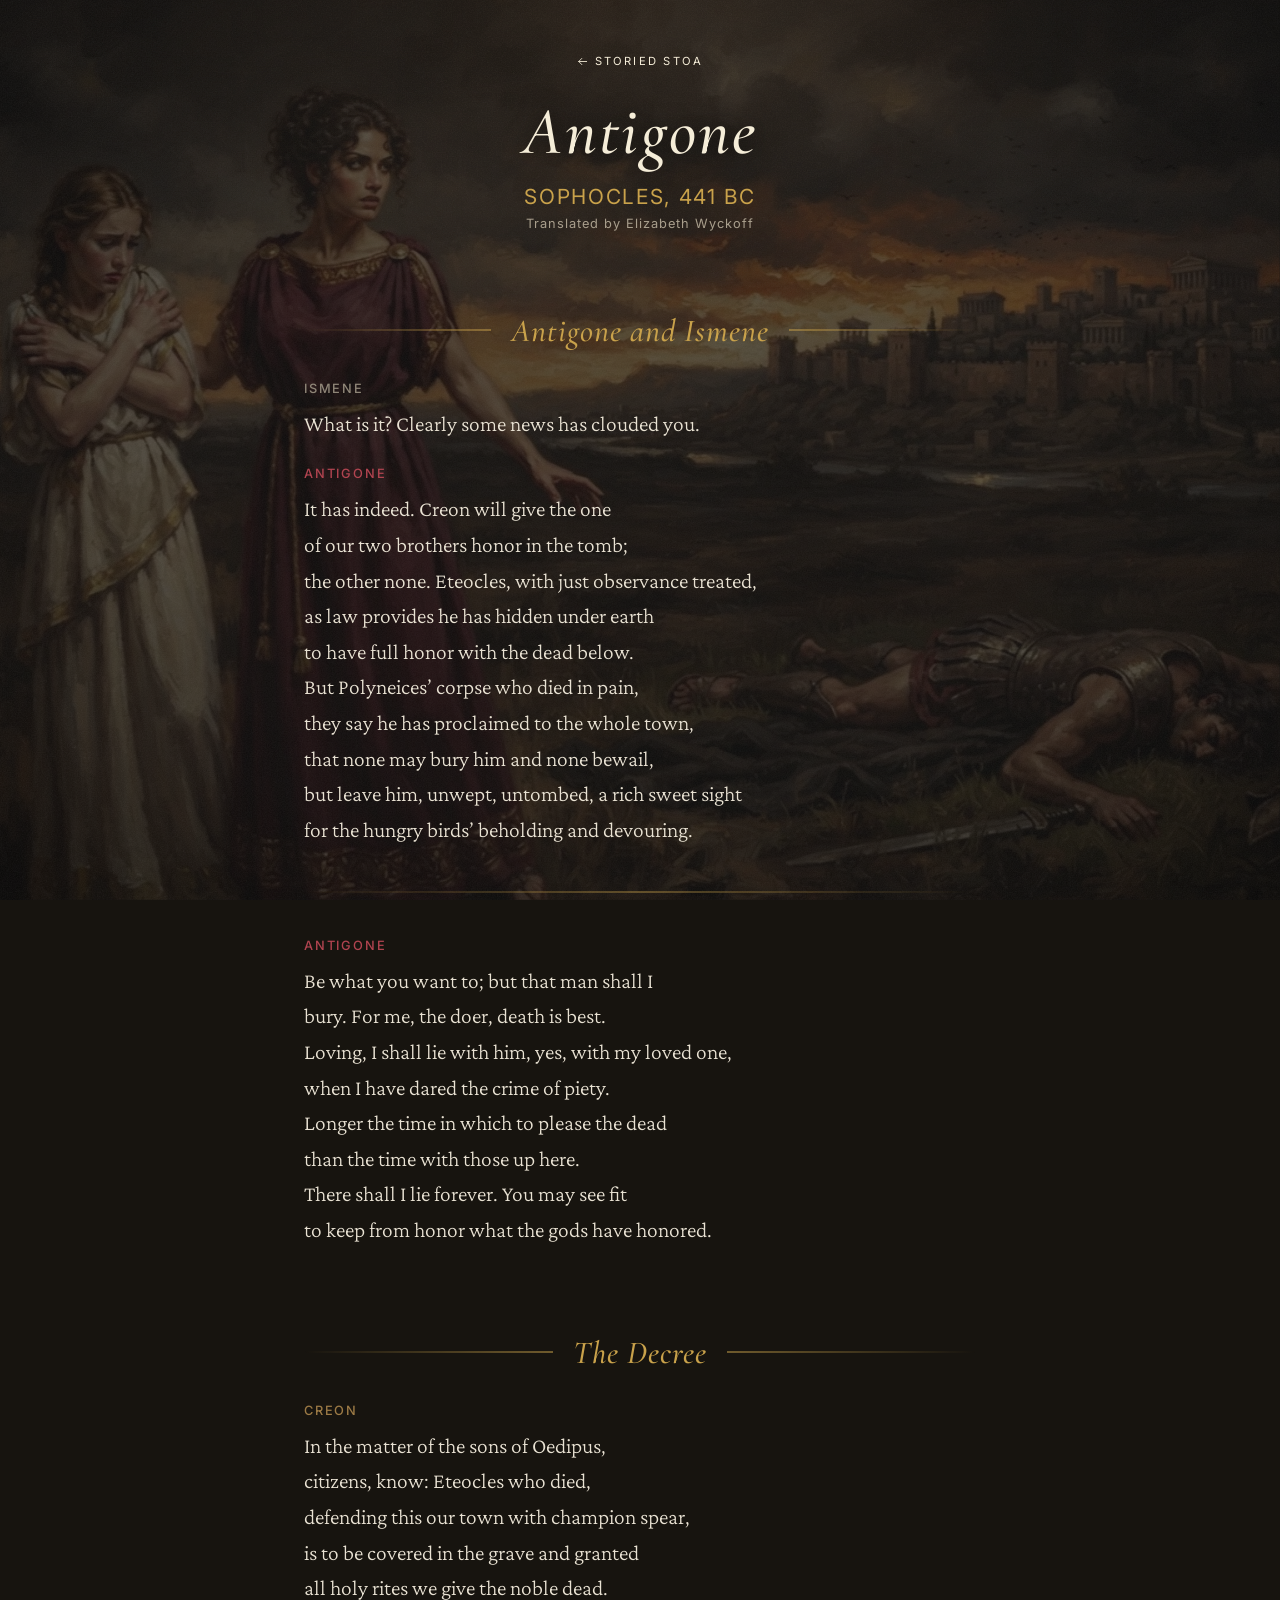
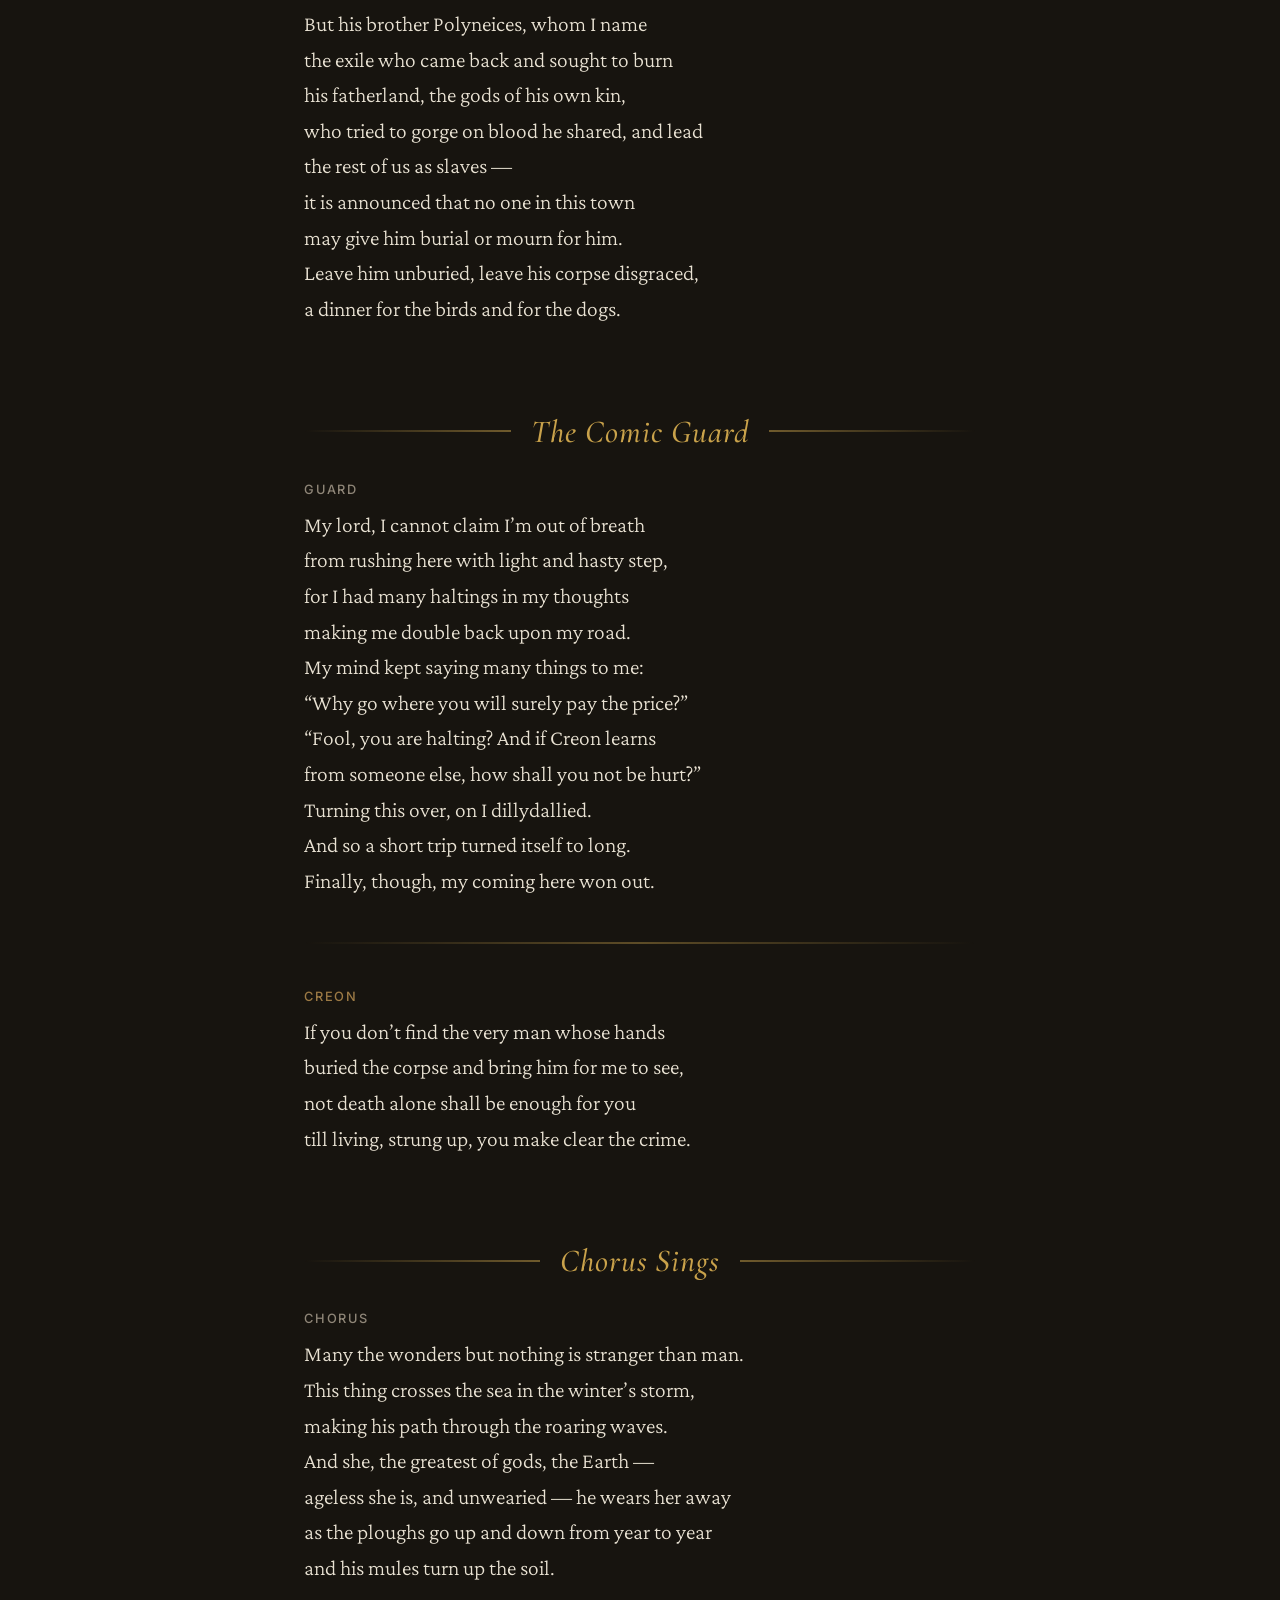
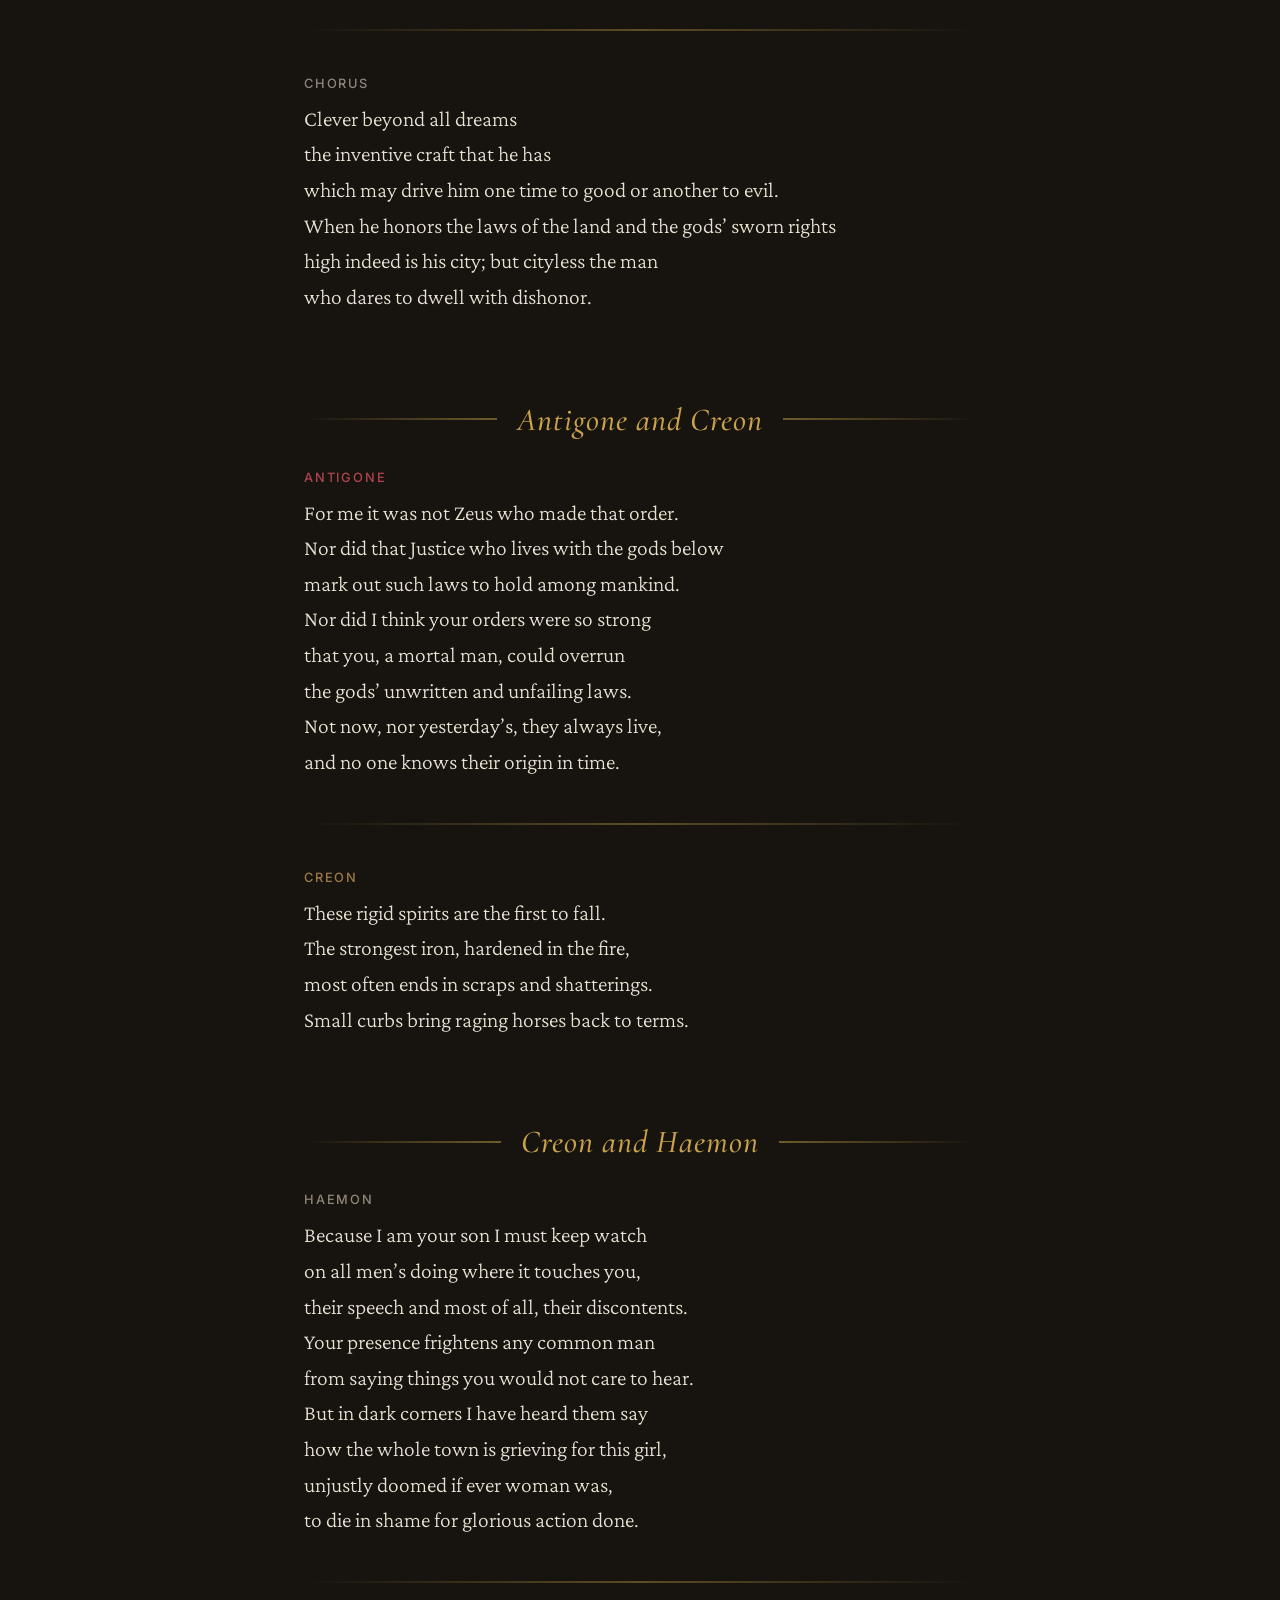
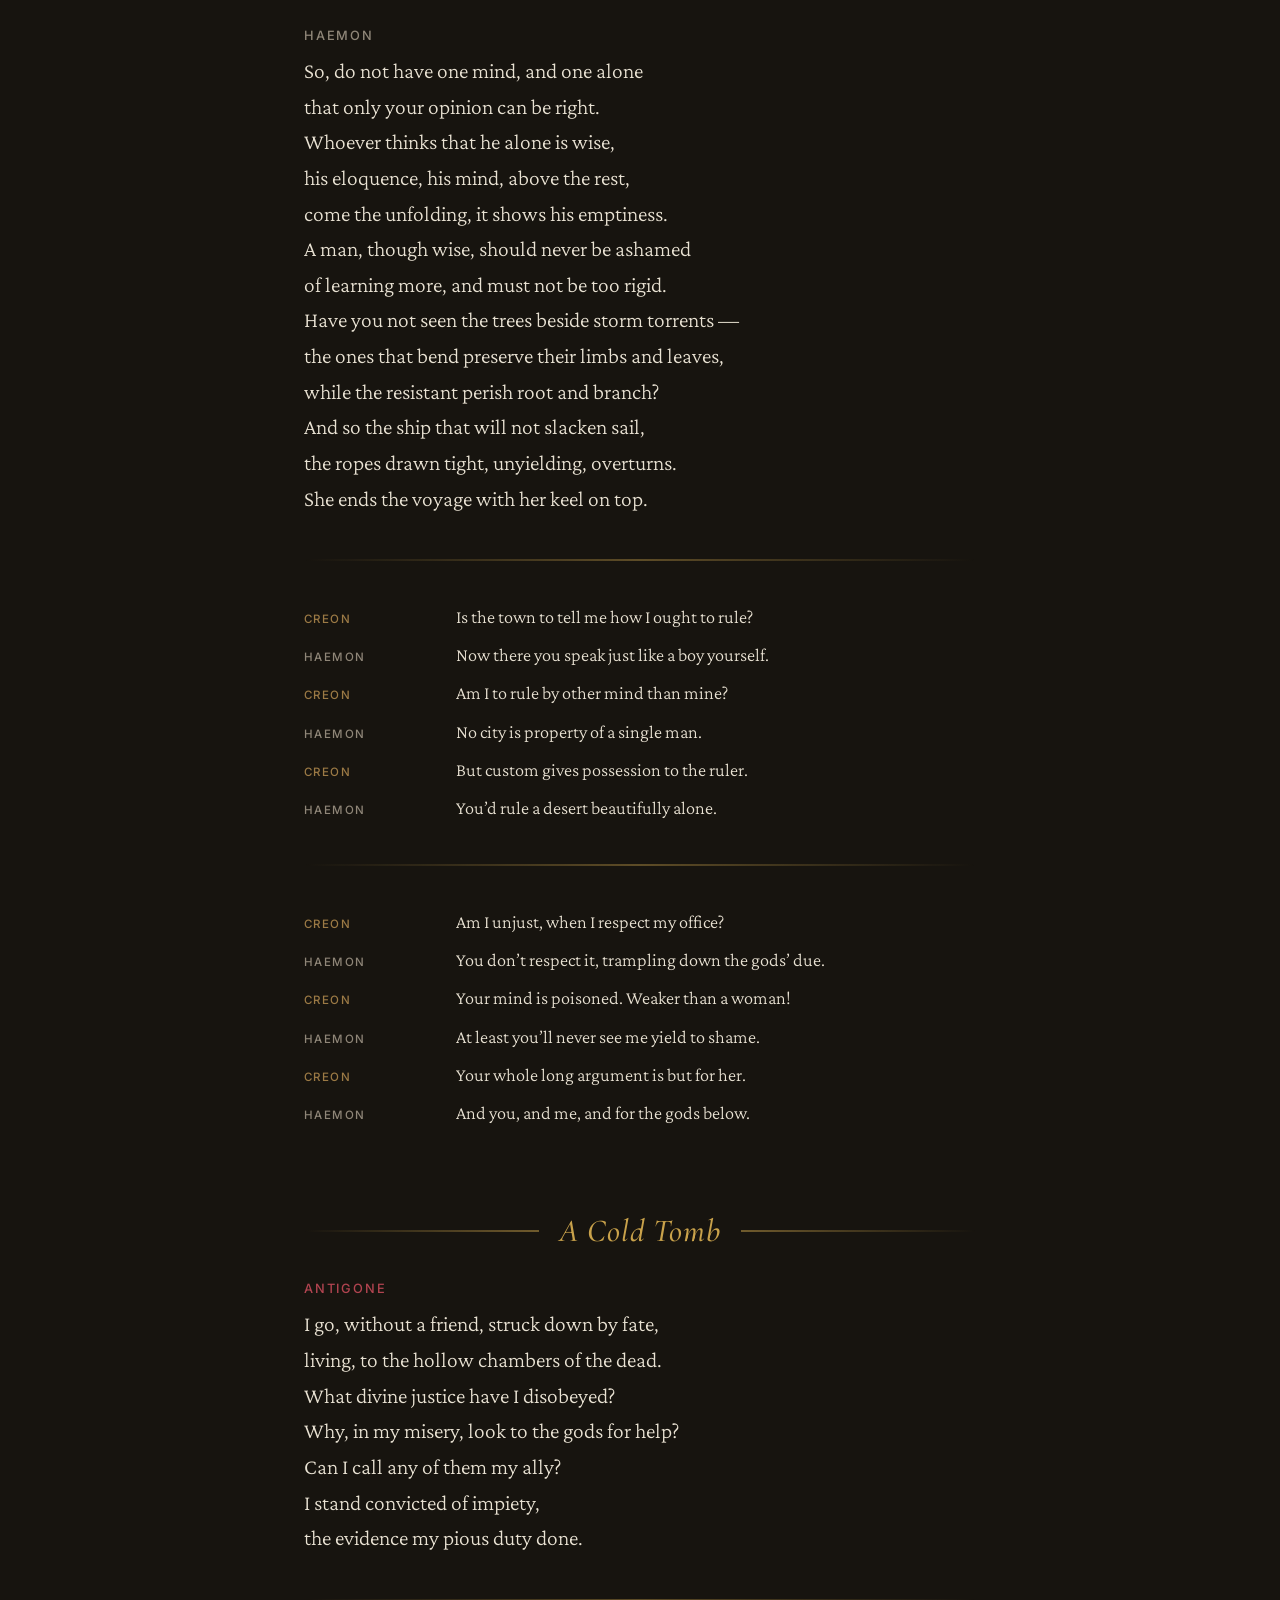
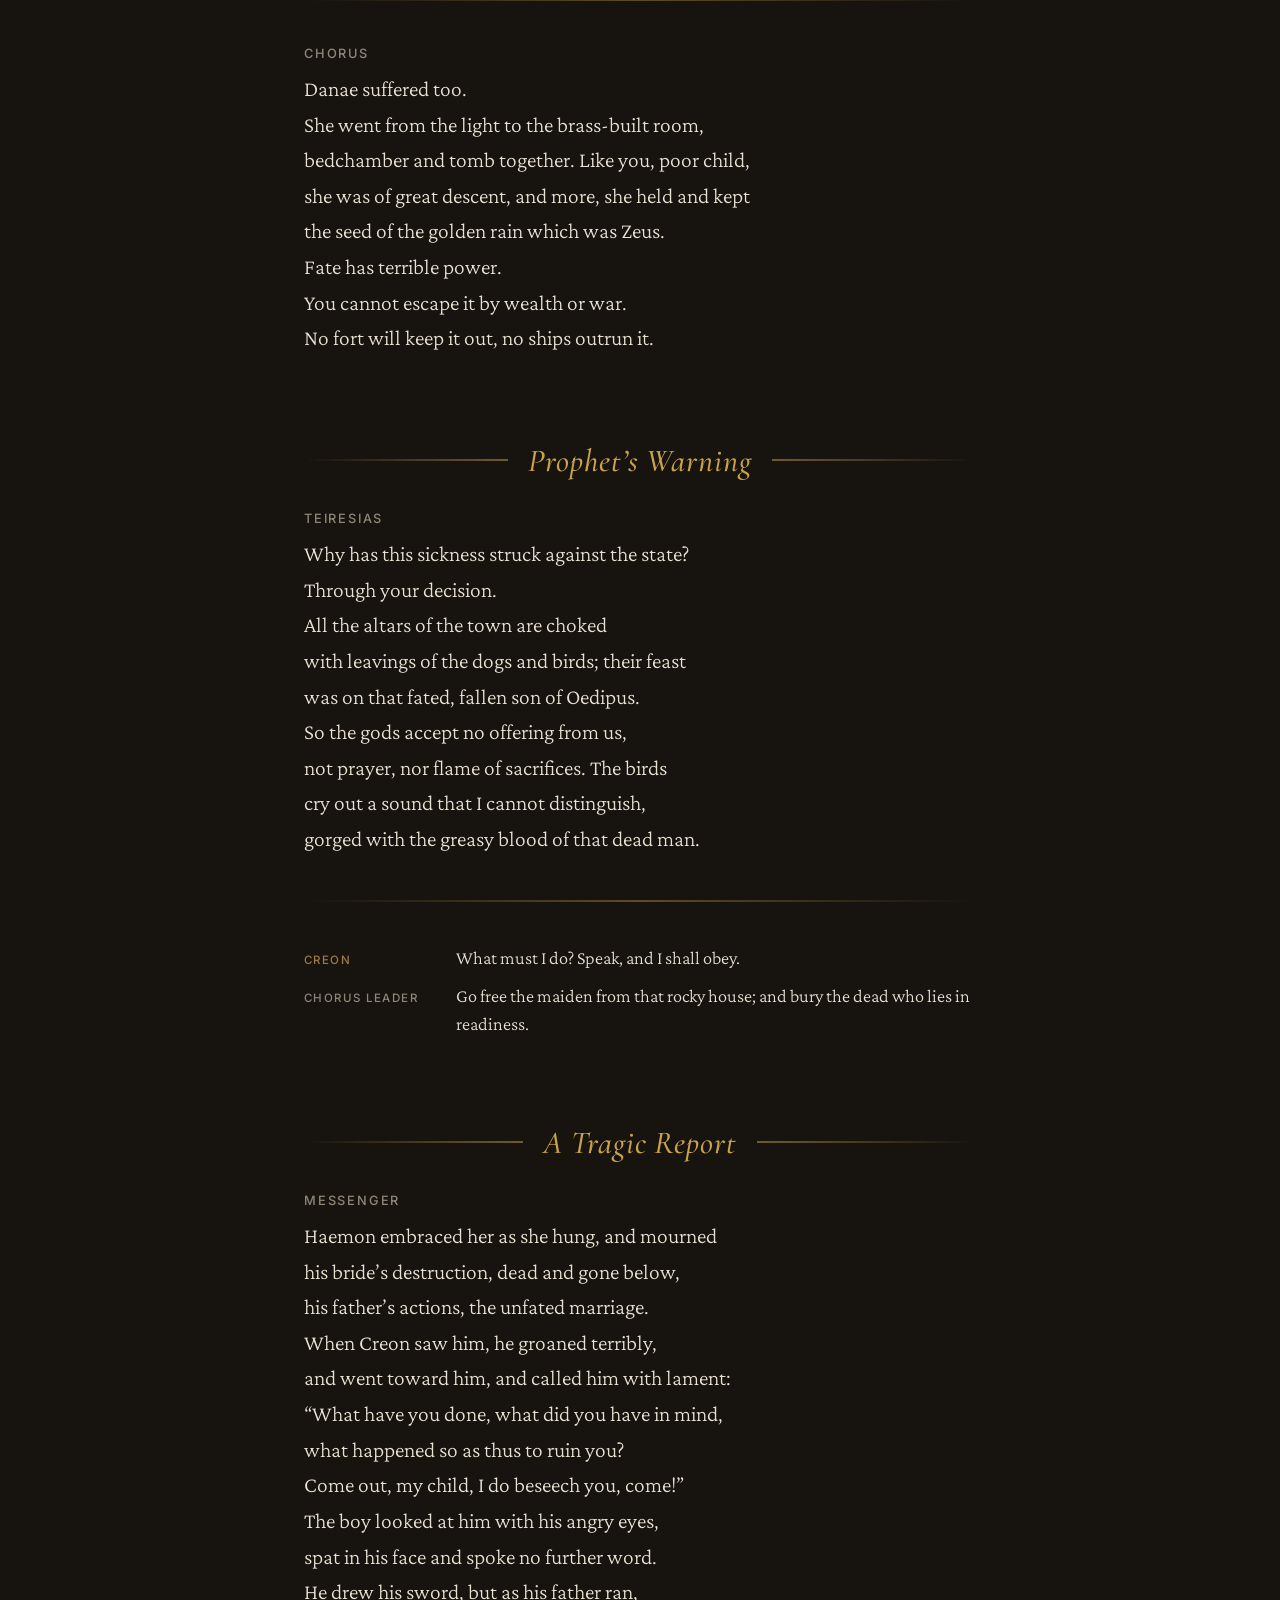
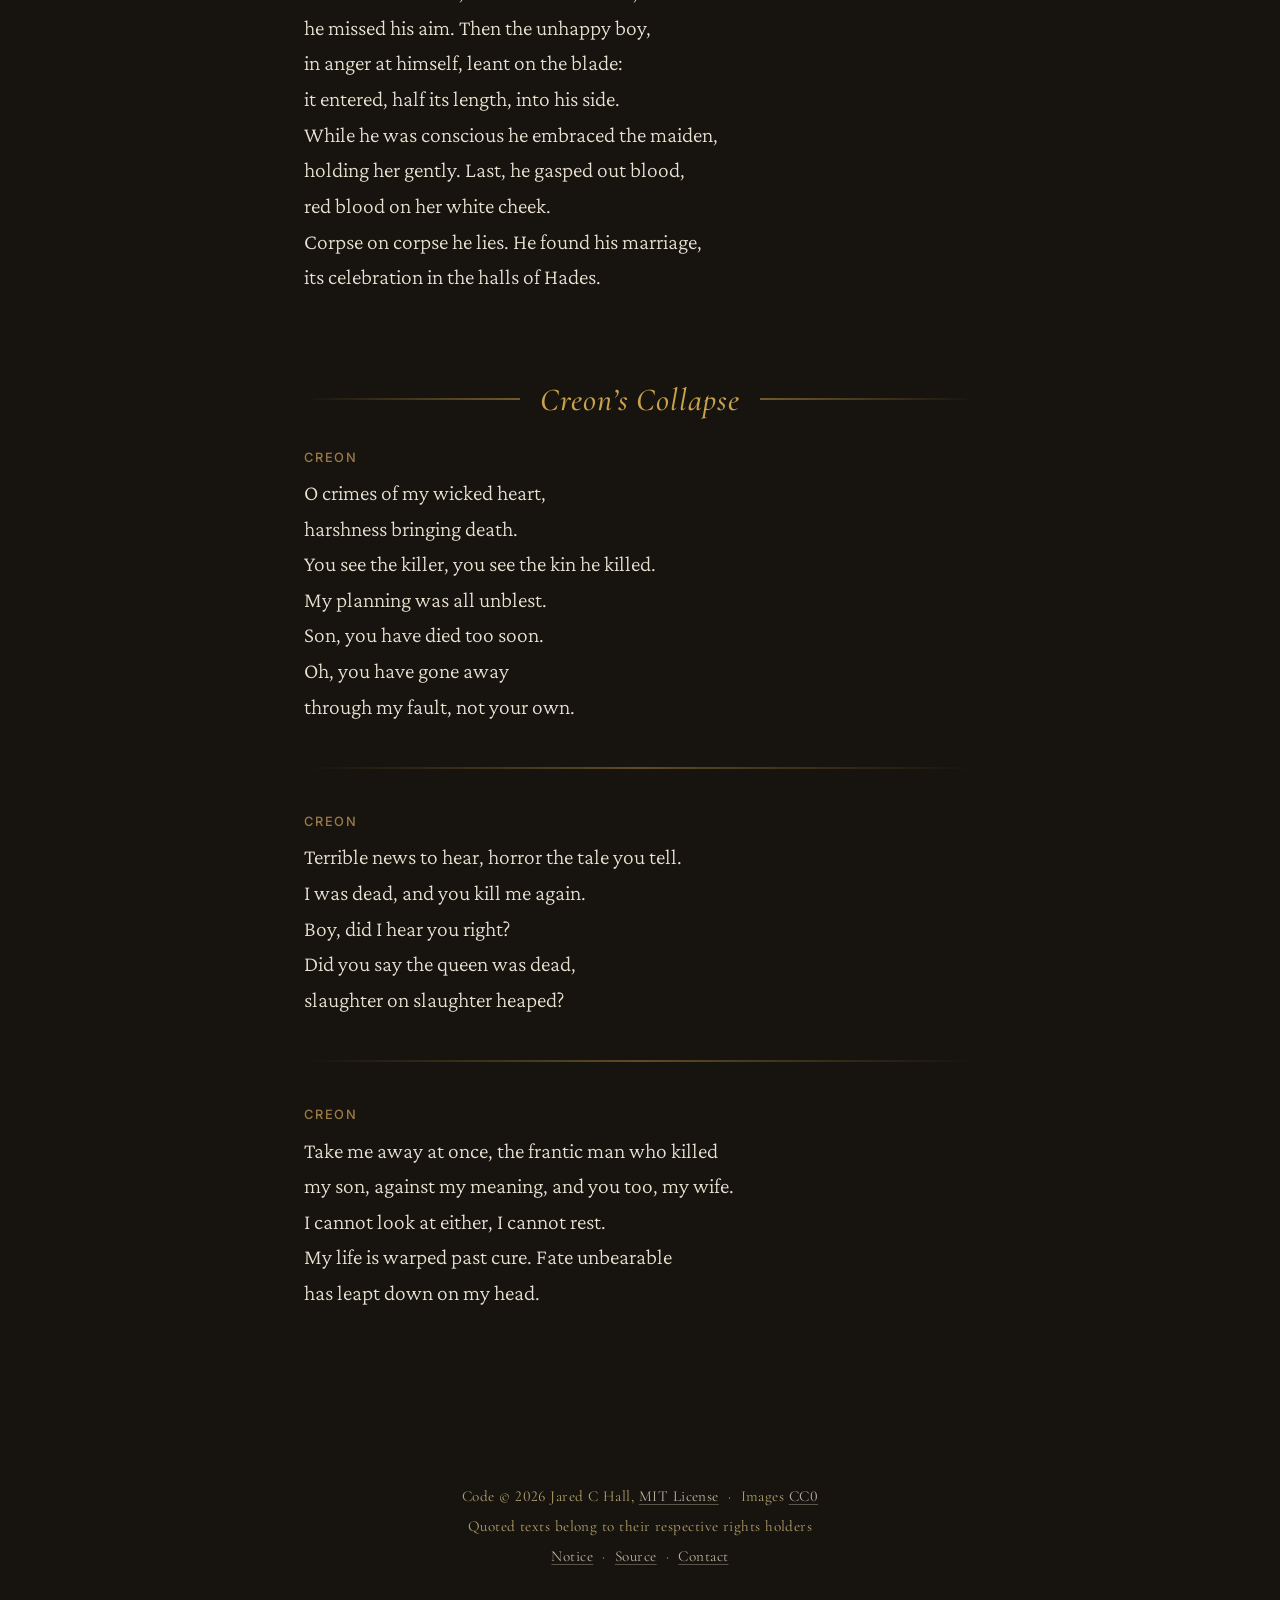
==== commit 58d31076: "more style fixes" ====
--- a/antigone/index.html
+++ b/antigone/index.html
@@ -15,7 +15,7 @@
 
 
     <link href="../styles/colors.css" rel="stylesheet">
-    <link href="../styles/director.css" rel="stylesheet">
+    <link href="../styles/skene.css" rel="stylesheet">
     <link href="../styles/mural.css" rel="stylesheet">
     <link href="../styles/play.css" rel="stylesheet">
     <link href="antigone.css" rel="stylesheet">
--- a/styles/skene.css
+++ b/styles/skene.css
@@ -0,0 +1,232 @@
+
+:where(:root) {
+    /* Scene ground: what shows when no image has loaded. Give opaque
+       colors: the overlay applies its own transparency. Neutral
+       defaults from colors.css; each mural overrides what it needs. */
+    --scene-ground:   var(--charcoal);      /* page background */
+    --scene-tint:     var(--charcoal);      /* overlay wash, at 70% */
+    --scene-glow:     var(--umber);         /* warm light from the top, at 25% */
+    --scene-vignette: var(--black);         /* darkened edges, at 45% */
+
+    /* Gallery toggle palette. Give opaque colors: the button applies its
+       own transparency. Neutral defaults; each mural overrides these. */
+    --toggle-ground:     var(--charcoal);   /* fill behind the glyph */
+    --toggle-line:       var(--sandstone);  /* ring */
+    --toggle-ink:        var(--limestone);  /* glyph at rest */
+    --toggle-ink-hover:  var(--parchment);  /* glyph on hover */
+}
+
+body {
+    background: var(--scene-ground);
+}
+
+/* ============================================================
+   SCENE / BACKGROUND LAYERS
+   ============================================================ */
+
+.scene-layer {
+    position: fixed;
+    top: 0; left: 0;
+    width: 100%;
+    height: 100lvh;
+    z-index: 0;
+    pointer-events: none;
+    transition: opacity 1.25s ease-in-out; /* the script reads this as the crossfade length */
+}
+
+.scene-layer img {
+    display: block;
+    width: 100%;
+    height: 100%;
+    object-fit: cover;        /* like background-size: cover */
+    object-position: center;  /* like background-position */
+}
+
+.scene-layer.hidden {
+    opacity: 0;
+}
+
+/* Colors come from the --scene-* tokens on :root. */
+.scene-overlay {
+    position: fixed;
+    top: 0; left: 0;
+    width: 100%;
+    height: 100lvh;
+    z-index: 1;
+    pointer-events: none;
+    transition: opacity 0.7s ease;
+    background:
+            url("data:image/svg+xml,%3Csvg xmlns='http://www.w3.org/2000/svg' width='200' height='200'%3E%3Cfilter id='n'%3E%3CfeTurbulence type='fractalNoise' baseFrequency='.8' numOctaves='3' stitchTiles='stitch'/%3E%3CfeColorMatrix type='saturate' values='0'/%3E%3C/filter%3E%3Crect width='100%25' height='100%25' filter='url(%23n)' opacity='.07'/%3E%3C/svg%3E"),
+            radial-gradient(ellipse 70% 50% at 50% 0%, color-mix(in srgb, var(--scene-glow) 25%, transparent) 0%, transparent 70%),
+            radial-gradient(ellipse at center, transparent 55%, color-mix(in srgb, var(--scene-vignette) 45%, transparent) 100%),
+            color-mix(in srgb, var(--scene-tint) 70%, transparent);
+}
+
+/* ============================================================
+   STOA LINK (eyebrow above the title, back to the landing page)
+   ============================================================ */
+
+/* Flex, so the eyebrow is exactly as tall as the link: no stray line box. */
+.stoa-eyebrow {
+    display: flex;
+    justify-content: center;
+    margin-bottom: 1.75rem;
+}
+
+.stoa-link {
+    display: inline-flex;
+    align-items: center;
+    gap: 0.6em;
+    font-family: var(--stoa-link-font);
+    font-size: 0.7rem;
+    line-height: 1;
+    letter-spacing: 0.2em;
+    text-transform: uppercase;
+    text-decoration: none;
+    color: var(--stoa-link-ink);
+    transition: color 0.3s ease;
+    -webkit-tap-highlight-color: transparent;
+}
+
+.stoa-link:hover,
+.stoa-link:focus-visible {
+    color: var(--stoa-link-ink-hover);
+}
+
+/* The arrow: an SVG used as a mask over the link's own color, so it
+   brightens with the text on hover and needs no glyph from any font.
+   Inline as a data: URI, so nothing is fetched. */
+.stoa-link::before {
+    content: "";
+    flex: none;
+    width: 1em;   /* no taller than the text, so the link is 1em tall */
+    height: 1em;
+    background: currentColor;
+    mask: url("data:image/svg+xml,%3Csvg xmlns='http://www.w3.org/2000/svg' viewBox='0 0 16 16'%3E%3Cpath d='M14 8H2.5M7 3.5 2.5 8 7 12.5' fill='none' stroke='%23000' stroke-width='1.25' stroke-linecap='round' stroke-linejoin='round'/%3E%3C/svg%3E") center / contain no-repeat;
+}
+
+.stoa-link:focus-visible {
+    outline: 1px solid currentColor;
+    outline-offset: 6px;
+}
+
+/* ============================================================
+   GALLERY BUTTONS (toggle and pause; the script inserts both)
+   ============================================================ */
+
+/* Colors come from the --toggle-* tokens on :root. */
+#gallery-toggle,
+#gallery-pause {
+    position: fixed;
+    bottom: 32px;
+    right: 36px;
+    z-index: 10;
+    background: color-mix(in srgb, var(--toggle-ground) 55%, transparent);
+    border: 1px solid color-mix(in srgb, var(--toggle-line) 28%, transparent);
+    border-radius: 50%;
+    color: var(--toggle-ink);
+    width: 44px;
+    height: 44px;
+    display: flex;
+    align-items: center;
+    justify-content: center;
+    cursor: pointer;
+    opacity: 0;
+    transition: opacity 0.3s ease;
+    backdrop-filter: blur(4px);
+    font-size: 1.2rem;
+    line-height: 1;
+    user-select: none;
+}
+
+/* Pause sits left of the toggle: 36px offset + 44px toggle + 12px gap. */
+#gallery-pause {
+    right: 92px;
+}
+
+/* The script draws both buttons' icons as SVG; 1em ties them to the font-size above. */
+#gallery-toggle svg,
+#gallery-pause svg {
+    display: block;
+    width: 1em;
+    height: 1em;
+}
+
+/* Pause only means something during the slideshow. `display: none`
+   also takes it out of the tab order. */
+body:not(.gallery-mode) #gallery-pause {
+    display: none;
+}
+
+#gallery-toggle:hover,
+#gallery-pause:hover {
+    background: color-mix(in srgb, var(--toggle-ground) 85%, transparent);
+    border-color: color-mix(in srgb, var(--toggle-line) 55%, transparent);
+    color: var(--toggle-ink-hover);
+}
+
+body:hover #gallery-toggle,
+body:hover #gallery-pause {
+    opacity: 1;
+}
+
+/* ---------- Gallery buttons on touch devices ---------- */
+/* These must follow `body:hover #gallery-toggle`: same specificity.
+   The portrait rule needs no pause selector: pause is already
+   display: none outside gallery mode. */
+
+/* Portrait, reading: hidden and untappable. */
+@media (hover: none) and (orientation: portrait) {
+    body:not(.gallery-mode) #gallery-toggle {
+        opacity: 0;
+        pointer-events: none;
+    }
+}
+
+/* Landscape: visible, dimmed. */
+@media (hover: none) and (orientation: landscape) {
+    #gallery-toggle,
+    #gallery-pause,
+    body:hover #gallery-toggle,
+    body:hover #gallery-pause {
+        opacity: 0.5;
+    }
+}
+
+/* Gallery mode, any orientation: always visible, so the reader can get back. */
+@media (hover: none) {
+    body.gallery-mode #gallery-toggle,
+    body.gallery-mode #gallery-pause {
+        opacity: 0.5;
+    }
+}
+
+/* ============================================================
+   GALLERY MODE
+   ============================================================ */
+
+body.gallery-mode .content,
+body.gallery-mode .page-footer {
+    opacity: 0;
+    pointer-events: none;
+}
+
+body.gallery-mode .scene-overlay {
+    opacity: 0;
+}
+
+html:has(body.gallery-mode) {
+    overflow: hidden;
+    scrollbar-gutter: stable;
+}
+
+/* Leave sideways drags to the script's swipe handling; vertical panning and
+   pinch-zoom stay with the browser. Set on both, since a touch can land on either. */
+html:has(body.gallery-mode),
+body.gallery-mode {
+    touch-action: pan-y pinch-zoom;
+}
+
+.page-footer {
+    transition: opacity 0.7s ease;
+}
--- a/styles/mural.css
+++ b/styles/mural.css
@@ -259,52 +259,4 @@
     .passage-heading::after {
         display: none;
     }
-}
-
-/* ============================================================
-   STOA LINK (eyebrow above the title, back to the landing page)
-   ============================================================ */
-
-/* Flex, so the eyebrow is exactly as tall as the link: no stray line box. */
-.stoa-eyebrow {
-    display: flex;
-    justify-content: center;
-    margin-bottom: 1.75rem;
-}
-
-.stoa-link {
-    display: inline-flex;
-    align-items: center;
-    gap: 0.6em;
-    font-family: var(--stoa-link-font);
-    font-size: 0.7rem;
-    line-height: 1;
-    letter-spacing: 0.2em;
-    text-transform: uppercase;
-    text-decoration: none;
-    color: var(--stoa-link-ink);
-    transition: color 0.3s ease;
-    -webkit-tap-highlight-color: transparent;
-}
-
-.stoa-link:hover,
-.stoa-link:focus-visible {
-    color: var(--stoa-link-ink-hover);
-}
-
-/* The arrow: an SVG used as a mask over the link's own color, so it
-   brightens with the text on hover and needs no glyph from any font.
-   Inline as a data: URI, so nothing is fetched. */
-.stoa-link::before {
-    content: "";
-    flex: none;
-    width: 1em;   /* no taller than the text, so the link is 1em tall */
-    height: 1em;
-    background: currentColor;
-    mask: url("data:image/svg+xml,%3Csvg xmlns='http://www.w3.org/2000/svg' viewBox='0 0 16 16'%3E%3Cpath d='M14 8H2.5M7 3.5 2.5 8 7 12.5' fill='none' stroke='%23000' stroke-width='1.25' stroke-linecap='round' stroke-linejoin='round'/%3E%3C/svg%3E") center / contain no-repeat;
-}
-
-.stoa-link:focus-visible {
-    outline: 1px solid currentColor;
-    outline-offset: 6px;
 }
--- a/antigone/antigone.css
+++ b/antigone/antigone.css
@@ -29,6 +29,7 @@
     --creon:        var(--bronze);
 
     /* Footer */
+    --footer-ink: var(--brass-pale);
     --footer-link-hover: var(--gold);
 
     /* Gallery toggle */
